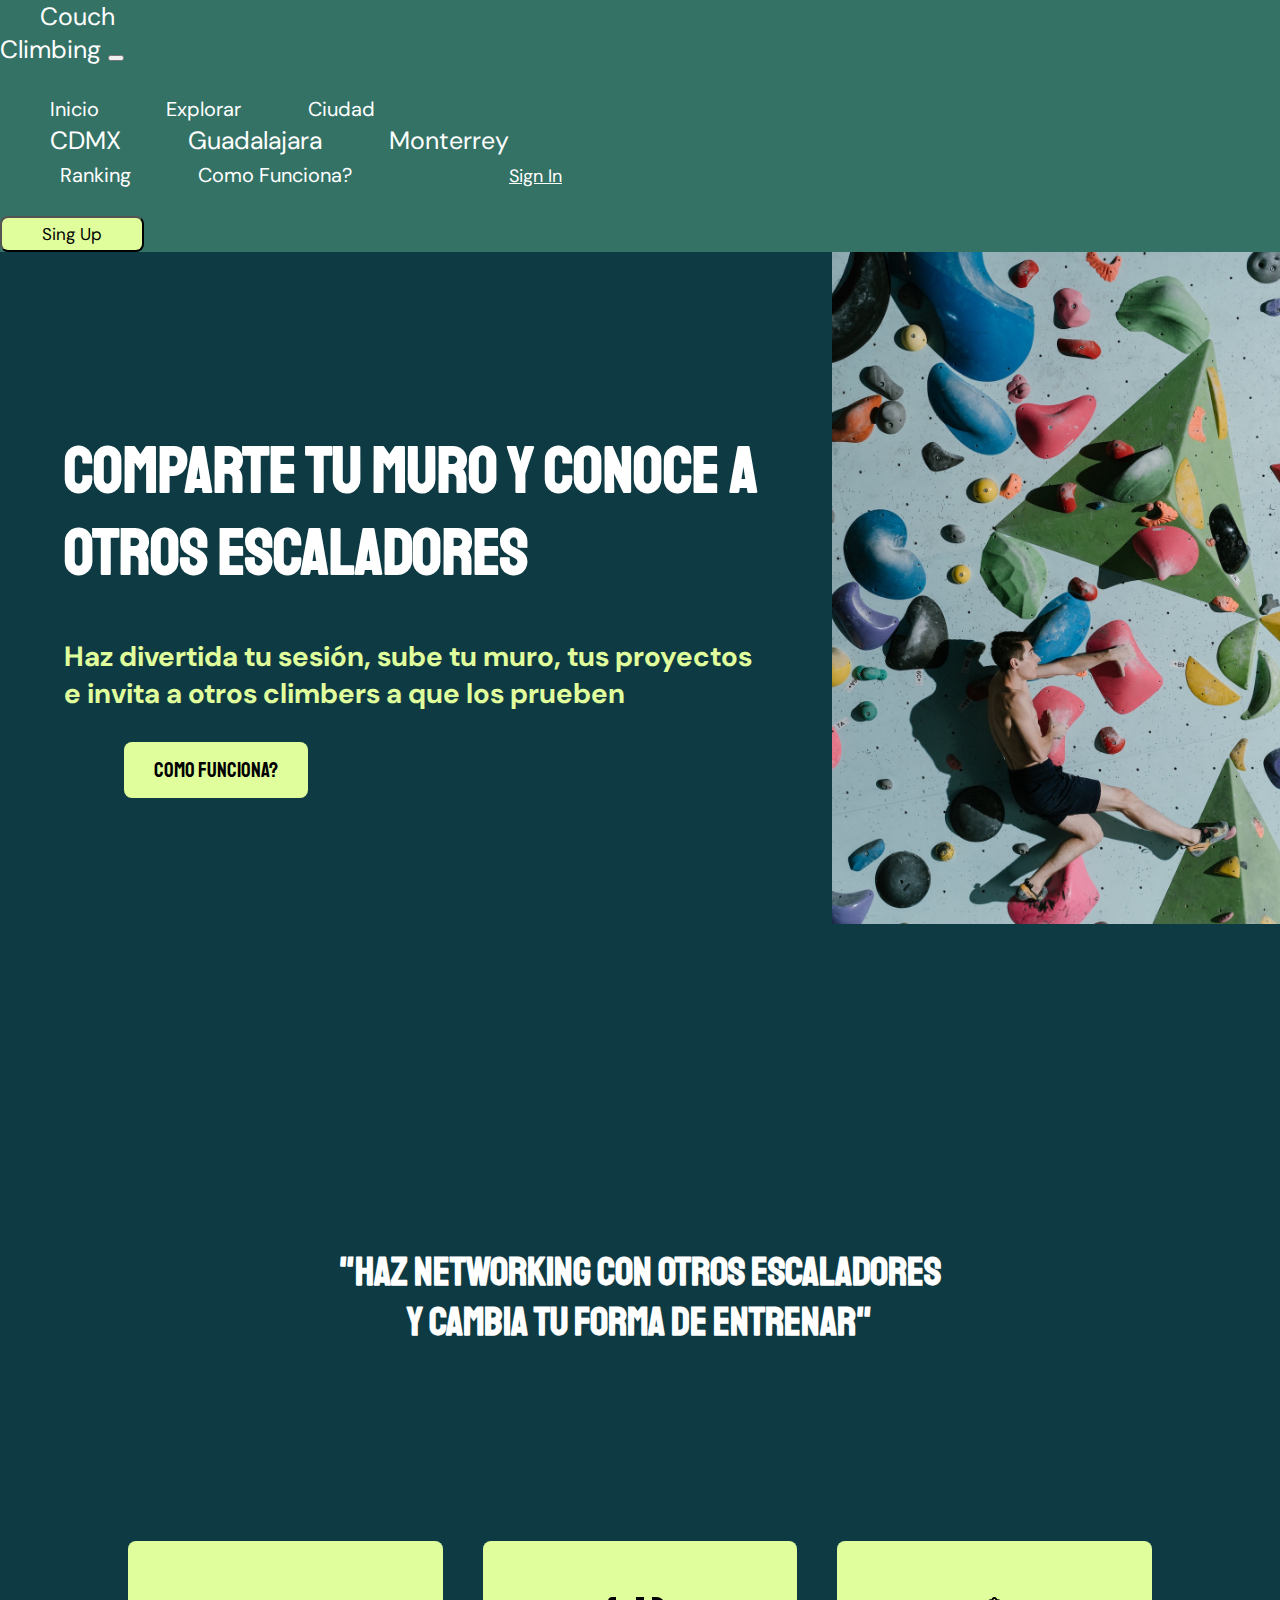
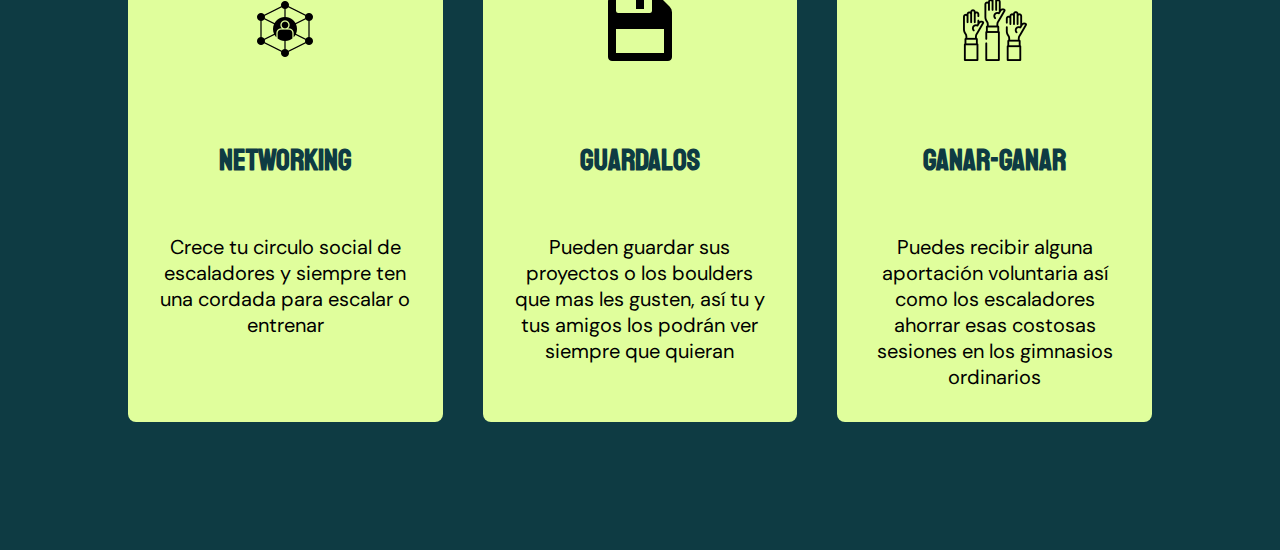
==== index.html @ 0b3b74e3 "Primera y segunda parte de la pagina" ====
<!DOCTYPE html>
<html lang="en">
<head>
    <meta charset="UTF-8">
    <meta http-equiv="X-UA-Compatible" content="IE=edge">
    <meta name="viewport" content="width=device-width, initial-scale=1.0">
    <link href="https://cdn.jsdelivr.net/npm/bootstrap@5.1.3/dist/css/bootstrap.min.css" rel="stylesheet" integrity="sha384-1BmE4kWBq78iYhFldvKuhfTAU6auU8tT94WrHftjDbrCEXSU1oBoqyl2QvZ6jIW3" crossorigin="anonymous">
    <link rel="preconnect" href="https://fonts.googleapis.com">
<link rel="preconnect" href="https://fonts.gstatic.com" crossorigin>
<link href="https://fonts.googleapis.com/css2?family=DM+Sans:ital,wght@1,500&family=Rock+3D&family=Staatliches&display=swap" rel="stylesheet">
    <link rel="stylesheet" href="style.css">
    <title>CouchClimbing</title>
</head>
<body>

    <nav class="navbar fixed-top header navbar-expand-lg navbar-light " style="background-color: #357266;">
        <div class="container-fluid">
          <a class="navbar" href="#"> Couch <br> Climbing</a>
          <button class="navbar-toggler" type="button" data-bs-toggle="collapse" data-bs-target="#navbarSupportedContent" aria-controls="navbarSupportedContent" aria-expanded="false" aria-label="Toggle navigation">
            <span class="navbar-toggler-icon"></span>
          </button>
          <div class="collapse navbar-collapse" id="navbarSupportedContent">
            <ul class="navbar-nav me-auto mb-2 mb-lg-0">
              <li class="nav-item">
                <a class="nav-link" href="#">Inicio</a>
              </li>
              <li class="nav-item">
                <a class="nav-link" href="#">Explorar</a>
              </li>
              <li class="nav-item dropdown">
                <a class="nav-link dropdown-toggle" href="#" id="navbarDropdown" role="button" data-bs-toggle="dropdown" aria-expanded="false">
                  Ciudad
                </a>
                <ul class="dropdown-menu" aria-labelledby="navbarDropdown">
                  <li><a class="dropdown-item" href="#">CDMX</a></li>
                  <li><a class="dropdown-item" href="#">Guadalajara</a></li>
                  <li><a class="dropdown-item" href="#">Monterrey</a></li>
                </ul>
              </li>
              <li class="nav-item">
                <a class="nav-link" href="#">Ranking</a>
              </li>
              <li class="nav-item">
                <a class="nav-link" href="#">Como Funciona?</a>
              </li>
              <li class="nav-item">
                <a class="nav-link1" href="#"> Sign In</a>
              </li>
            </ul>
            <form class="d-flex">
              <button class="btn btn-outline-success" type="submit">Sing Up</button>
            </form>
          </div>
        </div>
      </nav>

   <main class="flex-container">
     <article class="comparte">
      <h1>Comparte Tu Muro y Conoce a Otros Escaladores</h1>
      <h4>Haz divertida tu sesión, sube tu muro, tus proyectos e invita a otros climbers a que los prueben</h4>
      <button class="boton1">Como funciona?</button>
     </article>
     <article class="imagen">
      <img class="imagen1" src="Assets/couchclimbing1.jpg">
     </article>
   </main>
  <section class="caracteristicas">
    <article class="caracteristica-principal">
      <h2>"Haz NetWorking Con Otros Escaladores <br> Y Cambia Tu Forma De Entrenar"</h2>
    </article>
    <article class="caracteristicas-carta1">
      <div class="caracteristicas-contenido">
        <figure class="caracteristicas-contenido-imagen">
          <img src="Assets/Iconos/network (1).png" alt="net-working">
        </figure>
      <h4> NetWorking </h4>
      <p> Crece tu circulo social de escaladores y siempre ten una cordada para escalar o entrenar </p>
    </div>
  </article>
  <article class="caracteristicas-carta2">
    <div class="caracteristicas-contenido">
      <figure class="caracteristicas-contenido-imagen">
        <img src="Assets/Iconos/save.png" alt="net-working">
      </figure>
    <h4> Guardalos </h4>
    <p> Pueden guardar sus proyectos o los boulders que mas les gusten, así tu y tus amigos los podrán ver siempre que quieran </p>
  </div>
</article>
<article class="caracteristicas-carta3">
  <div class="caracteristicas-contenido">
    <figure class="caracteristicas-contenido-imagen">
      <img src="Assets/Iconos/raise-hand.png" alt="net-working">
    </figure>
  <h4> Ganar-Ganar </h4>
  <p> Puedes recibir alguna aportación voluntaria así como los escaladores ahorrar esas costosas sesiones en los gimnasios ordinarios
  </p>
</div>
</article>
  </section>
</body>
</html>
---- style.css ----
body {
    background-color: #0E3B43;
    margin:0;
    font-family: 'DM Sans', sans-serif;
    font-size: 25px;
}

.navbar-light .navbar-nav .nav-link {
    color: #fff;
    font-size: 20px;
}

.container-fluid {
    background-color: #357266;
}

a {
    color: #fff;
    text-decoration:none;
    margin-left: 40px;
    }
.nav-link1 {
    padding-left: 90px;
    font-size: 18px;
    text-decoration: underline;
}

.main{
        margin-top: 255px;
        text-align: center;
    }

.btn-outline-success {
    color: #000 ;
    background-color:#E0FE9C;
    font-family: 'DM Sans', sans-serif;
    font-size: 17px;
    margin-right: 30px;
    padding: 5px 40px;
    border-radius: 8px;
}

.header li {
    display: inline;
    margin: 0 10px;
}
.header ul {
    padding: 0;
}
.header .navbar {
    width: 10%;
    text-align: center;
}

/* Primera parte de la introduccion en flex*/

.flex-container{
    display: flex;
    background-color: #0E3B43;
    padding: 0;
    align-items: center;
}

.flex-container .comparte {
   padding: 5%;
   flex: 1;
}

.flex-container .comparte h1 {
    color: #fff;
    font-family: 'Staatliches', cursive;
    font-weight: 900;
    font-size: 65px;
}

.comparte h4 {
    color: #E0FE9C;
    font-family: 'DM Sans', sans-serif;
    font-size: 28px;
    margin-bottom: 30px;
}

.comparte .boton1 {
    color: rgb(0, 0, 0);
    background-color: #E0FE9C;
    font-family:'Staatliches', cursive;
    font-size: 21px;
    border: none;
    margin-left: 60px;
    padding: 15px 30px;
    border-radius: 8px;
}


.flex-container .imagen {
    width: 35%;
}

.imagen .imagen1{
    width: 100%;
}

/* segunda parte de la introduccion en grid*/

.caracteristicas {
    display: grid;
    grid-template-columns: repeat(3, 1fr);
    grid-template-rows: repeat(2, 1fr);
    grid-column-gap: 40px;
    grid-row-gap: 0px;
    margin: 10%
}

 .caracteristicas .caracteristica-principal {
     grid-area: 1 / 1 / 2 / 4;
     padding: 15%;
}

.caracteristicas .caracteristica-principal  h2{
    font-size: 40px;
    text-align: center;
    color: #fff;
    font-family: 'Staatliches', cursive;
}




.caracteristicas .caracteristicas-carta1 {
    border-radius: 8px;
    background-color: #E0FE9C;
    grid-area: 2 / 1 / 3 / 2;
}
.caracteristicas .caracteristicas-carta1 h4 {
    font-size: 30px;
    text-align: center;
    color:#0E3B43;
    font-family: 'Staatliches', cursive;
}
.caracteristicas .caracteristicas-carta1 .caracteristicas-contenido-imagen{
    text-align: center;
    padding: 10%;
}

.caracteristicas .caracteristicas-carta1 p {
    font-size: 20px;
    text-align: center;
    margin: 5%;
    padding: 5%;
    font-family: 'DM Sans', sans-serif;
}





.caracteristicas .caracteristicas-carta2 {
    border-radius: 8px;
    background-color: #E0FE9C;
    grid-area: 2 / 2 / 3 / 3;
}
.caracteristicas .caracteristicas-carta2 h4 {
    font-size: 30px;
    text-align: center;
    color: #0E3B43;
    font-family: 'Staatliches', cursive;
}

.caracteristicas .caracteristicas-carta2 .caracteristicas-contenido-imagen{
    text-align: center;
    padding: 10%;
}

.caracteristicas .caracteristicas-carta2 p {
    font-size: 20px;
    text-align: center;
    padding: 5%;
    margin: 5%;
    font-family: 'DM Sans', sans-serif;
}






.caracteristicas .caracteristicas-carta3 {
    border-radius: 8px;
    background-color: #E0FE9C;
    grid-area: 2 / 3 / 3 / 4;
}

.caracteristicas .caracteristicas-carta3 h4 {
    font-size: 30px;
    text-align: center;
    color: #0E3B43;
    font-family: 'Staatliches', cursive;
}

.caracteristicas .caracteristicas-carta3 .caracteristicas-contenido-imagen{
    text-align: center;
    padding: 10%;
}

.caracteristicas .caracteristicas-carta3 p {
    font-size: 20px;
    text-align: center;
    padding: 5%;
    margin: 5%;
    font-family: 'DM Sans', sans-serif;
}
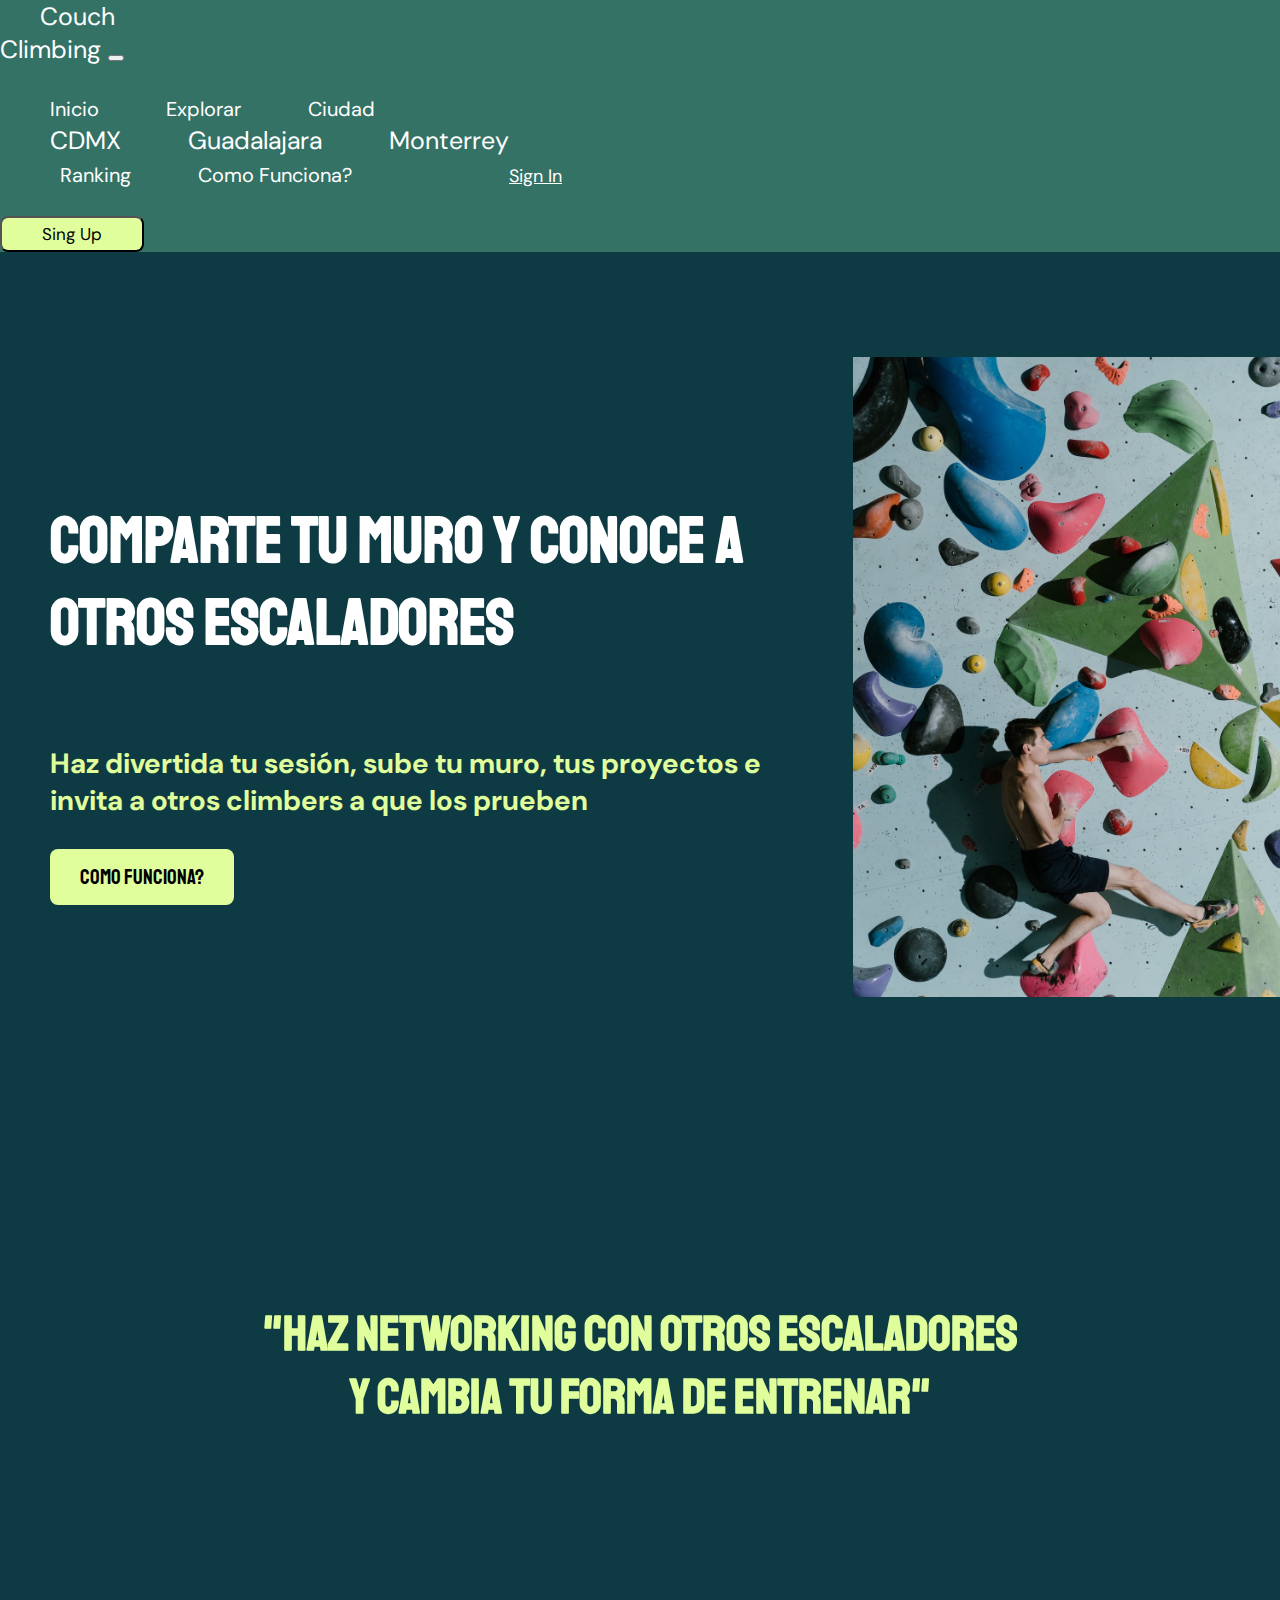
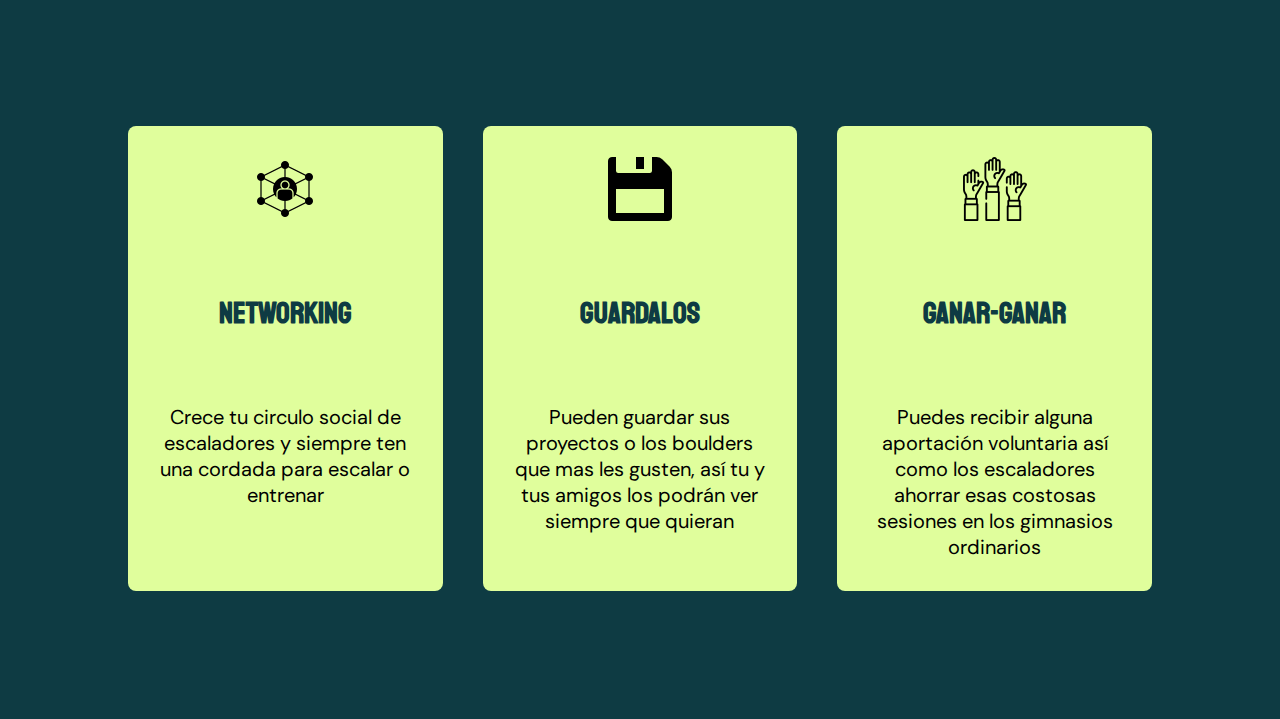
==== commit 094b2651: "Mejoras1.1" ====
--- a/index.html
+++ b/index.html
@@ -64,38 +64,41 @@
       <img class="imagen1" src="Assets/couchclimbing1.jpg">
      </article>
    </main>
+
+  <section class="lema">
+      <h2>"Haz NetWorking Con Otros Escaladores <br> Y Cambia Tu Forma De Entrenar"</h2>
+  </section>
+
+
   <section class="caracteristicas">
-    <article class="caracteristica-principal">
-      <h2>"Haz NetWorking Con Otros Escaladores <br> Y Cambia Tu Forma De Entrenar"</h2>
-    </article>
-    <article class="caracteristicas-carta1">
+
       <div class="caracteristicas-contenido">
         <figure class="caracteristicas-contenido-imagen">
           <img src="Assets/Iconos/network (1).png" alt="net-working">
         </figure>
-      <h4> NetWorking </h4>
-      <p> Crece tu circulo social de escaladores y siempre ten una cordada para escalar o entrenar </p>
-    </div>
-  </article>
-  <article class="caracteristicas-carta2">
-    <div class="caracteristicas-contenido">
-      <figure class="caracteristicas-contenido-imagen">
-        <img src="Assets/Iconos/save.png" alt="net-working">
-      </figure>
-    <h4> Guardalos </h4>
-    <p> Pueden guardar sus proyectos o los boulders que mas les gusten, así tu y tus amigos los podrán ver siempre que quieran </p>
-  </div>
-</article>
-<article class="caracteristicas-carta3">
-  <div class="caracteristicas-contenido">
-    <figure class="caracteristicas-contenido-imagen">
-      <img src="Assets/Iconos/raise-hand.png" alt="net-working">
-    </figure>
-  <h4> Ganar-Ganar </h4>
-  <p> Puedes recibir alguna aportación voluntaria así como los escaladores ahorrar esas costosas sesiones en los gimnasios ordinarios
-  </p>
-</div>
-</article>
-  </section>
+        <h4> NetWorking </h4>
+        <p> Crece tu circulo social de escaladores y siempre ten una cordada para escalar o entrenar </p>
+      </div>
+
+  
+      <div class="caracteristicas-contenido">
+        <figure class="caracteristicas-contenido-imagen">
+          <img src="Assets/Iconos/save.png" alt="net-working">
+        </figure>
+        <h4> Guardalos </h4>
+        <p> Pueden guardar sus proyectos o los boulders que mas les gusten, así tu y tus amigos los podrán ver siempre que quieran </p>
+      </div>
+
+
+      <div class="caracteristicas-contenido">
+       <figure class="caracteristicas-contenido-imagen">
+        <img src="Assets/Iconos/raise-hand.png" alt="net-working">
+       </figure>
+       <h4> Ganar-Ganar </h4>
+        <p> Puedes recibir alguna aportación voluntaria así como los escaladores ahorrar esas costosas sesiones en los gimnasios ordinarios
+        </p>
+      </div>  
+      
+ </section>
 </body>
 </html>--- a/style.css
+++ b/style.css
@@ -55,15 +55,22 @@
 /* Primera parte de la introduccion en flex*/
 
 .flex-container{
-    display: flex;
+    display: grid;
+    margin-top: 105px;
     background-color: #0E3B43;
-    padding: 0;
-    align-items: center;
+    grid-template-columns: 2fr 1fr;
+    grid-template-rows: 1fr;
+    grid-column-gap: 0px;
+    grid-row-gap: 0px;
+
 }
 
 .flex-container .comparte {
-   padding: 5%;
-   flex: 1;
+    display: flex;
+    padding: 50px;
+    flex-direction: column;
+    align-items: flex-start;
+    justify-content: center;
 }
 
 .flex-container .comparte h1 {
@@ -86,126 +93,70 @@
     font-family:'Staatliches', cursive;
     font-size: 21px;
     border: none;
-    margin-left: 60px;
+    margin-left: 0px;
     padding: 15px 30px;
     border-radius: 8px;
 }
 
 
 .flex-container .imagen {
-    width: 35%;
+    width: 100%;
 }
 
 .imagen .imagen1{
     width: 100%;
 }
 
-/* segunda parte de la introduccion en grid*/
+/* parte dos lema */
+.lema {
+  display: flex;
+  justify-content: center;
+  margin: 20%;
+}
+
+ .lema h2 {
+  font-size: 2em;
+  color: #E0FE9C;
+  font-family: 'Staatliches', cursive;
+  text-align: center;
+}
+
+/* segunda parte de la introduccion en grid  */
 
 .caracteristicas {
     display: grid;
     grid-template-columns: repeat(3, 1fr);
-    grid-template-rows: repeat(2, 1fr);
-    grid-column-gap: 40px;
-    grid-row-gap: 0px;
-    margin: 10%
+    grid-template-rows: 1fr;
+    column-gap: 40px;
+    margin: 10%;
+ }
+
+.caracteristicas .caracteristicas-contenido {
+    display: flex;
+    flex-direction: column;
+    justify-content: flex-start;
+    align-items: center;
+    border-radius: 8px;
+    background-color: #E0FE9C;
 }
 
- .caracteristicas .caracteristica-principal {
-     grid-area: 1 / 1 / 2 / 4;
-     padding: 15%;
+.caracteristicas :hover{ 
+    background-color: #fff;
 }
 
-.caracteristicas .caracteristica-principal  h2{
-    font-size: 40px;
-    text-align: center;
-    color: #fff;
+.caracteristicas .caracteristicas-contenido h4 {
+    font-size: 30px;
+    color:#0E3B43;
     font-family: 'Staatliches', cursive;
 }
 
-
-
-
-.caracteristicas .caracteristicas-carta1 {
-    border-radius: 8px;
-    background-color: #E0FE9C;
-    grid-area: 2 / 1 / 3 / 2;
-}
-.caracteristicas .caracteristicas-carta1 h4 {
-    font-size: 30px;
-    text-align: center;
-    color:#0E3B43;
-    font-family: 'Staatliches', cursive;
-}
-.caracteristicas .caracteristicas-carta1 .caracteristicas-contenido-imagen{
-    text-align: center;
-    padding: 10%;
+.caracteristicas .caracteristicas-contenido .caracteristicas-contenido-imagen{
+  margin-top: 10%;
 }
 
-.caracteristicas .caracteristicas-carta1 p {
+.caracteristicas .caracteristicas-contenido p {
     font-size: 20px;
+    margin:  10%;
+    font-family: 'DM Sans', sans-serif;
     text-align: center;
-    margin: 5%;
-    padding: 5%;
-    font-family: 'DM Sans', sans-serif;
 }
-
-
-
-
-
-.caracteristicas .caracteristicas-carta2 {
-    border-radius: 8px;
-    background-color: #E0FE9C;
-    grid-area: 2 / 2 / 3 / 3;
-}
-.caracteristicas .caracteristicas-carta2 h4 {
-    font-size: 30px;
-    text-align: center;
-    color: #0E3B43;
-    font-family: 'Staatliches', cursive;
-}
-
-.caracteristicas .caracteristicas-carta2 .caracteristicas-contenido-imagen{
-    text-align: center;
-    padding: 10%;
-}
-
-.caracteristicas .caracteristicas-carta2 p {
-    font-size: 20px;
-    text-align: center;
-    padding: 5%;
-    margin: 5%;
-    font-family: 'DM Sans', sans-serif;
-}
-
-
-
-
-
-
-.caracteristicas .caracteristicas-carta3 {
-    border-radius: 8px;
-    background-color: #E0FE9C;
-    grid-area: 2 / 3 / 3 / 4;
-}
-
-.caracteristicas .caracteristicas-carta3 h4 {
-    font-size: 30px;
-    text-align: center;
-    color: #0E3B43;
-    font-family: 'Staatliches', cursive;
-}
-
-.caracteristicas .caracteristicas-carta3 .caracteristicas-contenido-imagen{
-    text-align: center;
-    padding: 10%;
-}
-
-.caracteristicas .caracteristicas-carta3 p {
-    font-size: 20px;
-    text-align: center;
-    padding: 5%;
-    margin: 5%;
-    font-family: 'DM Sans', sans-serif;
-}
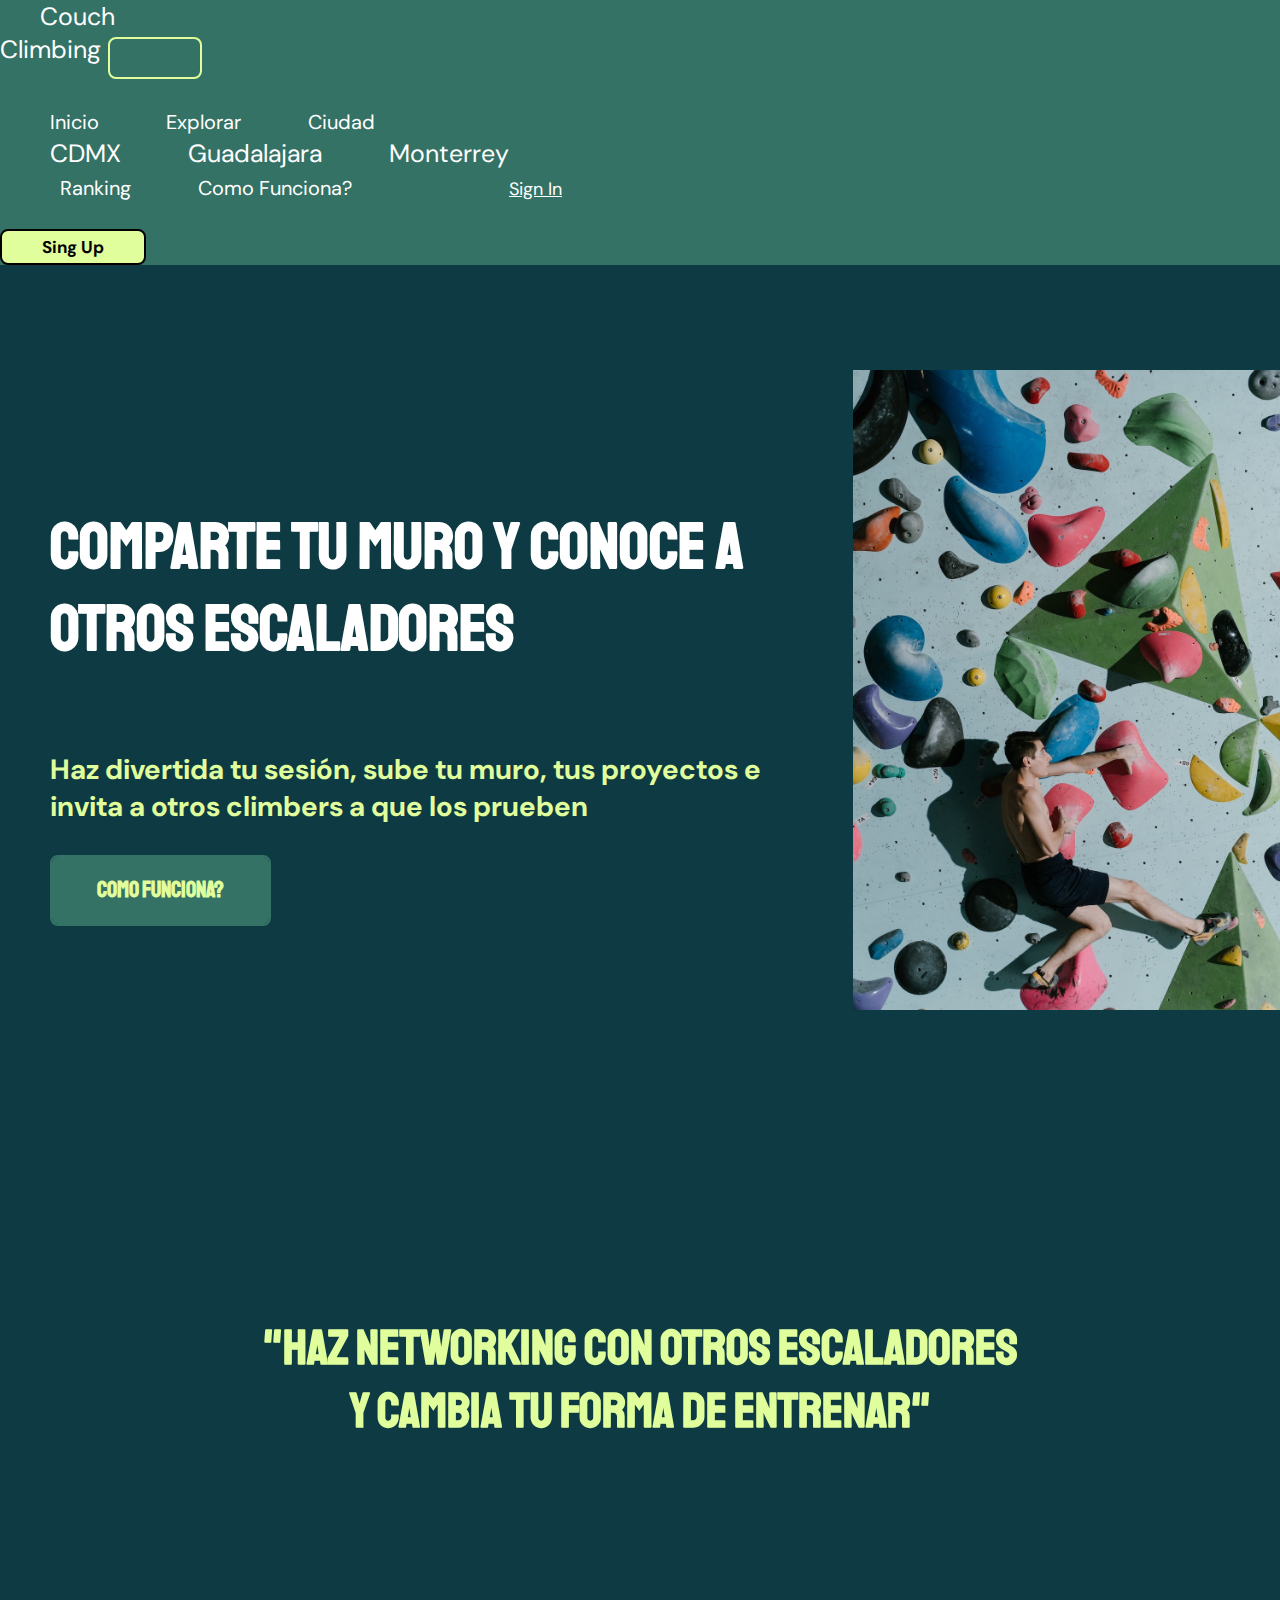
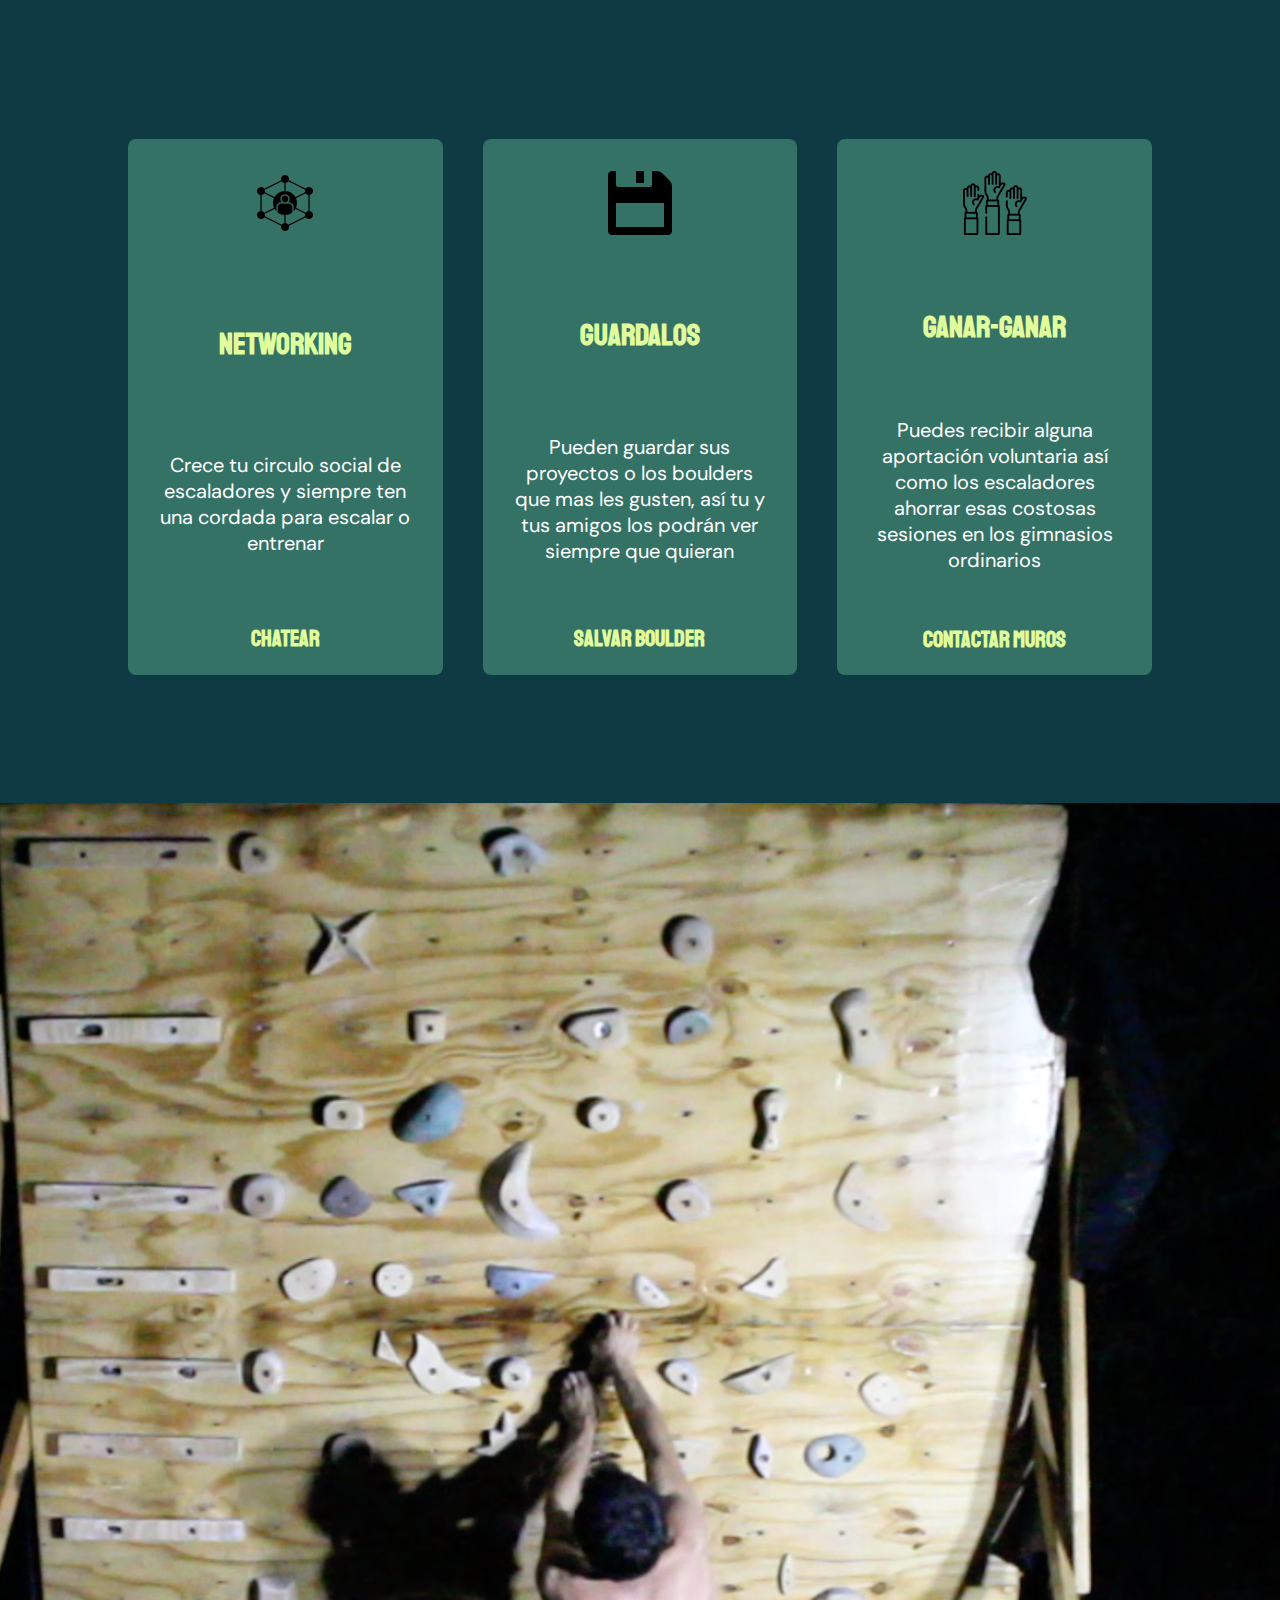
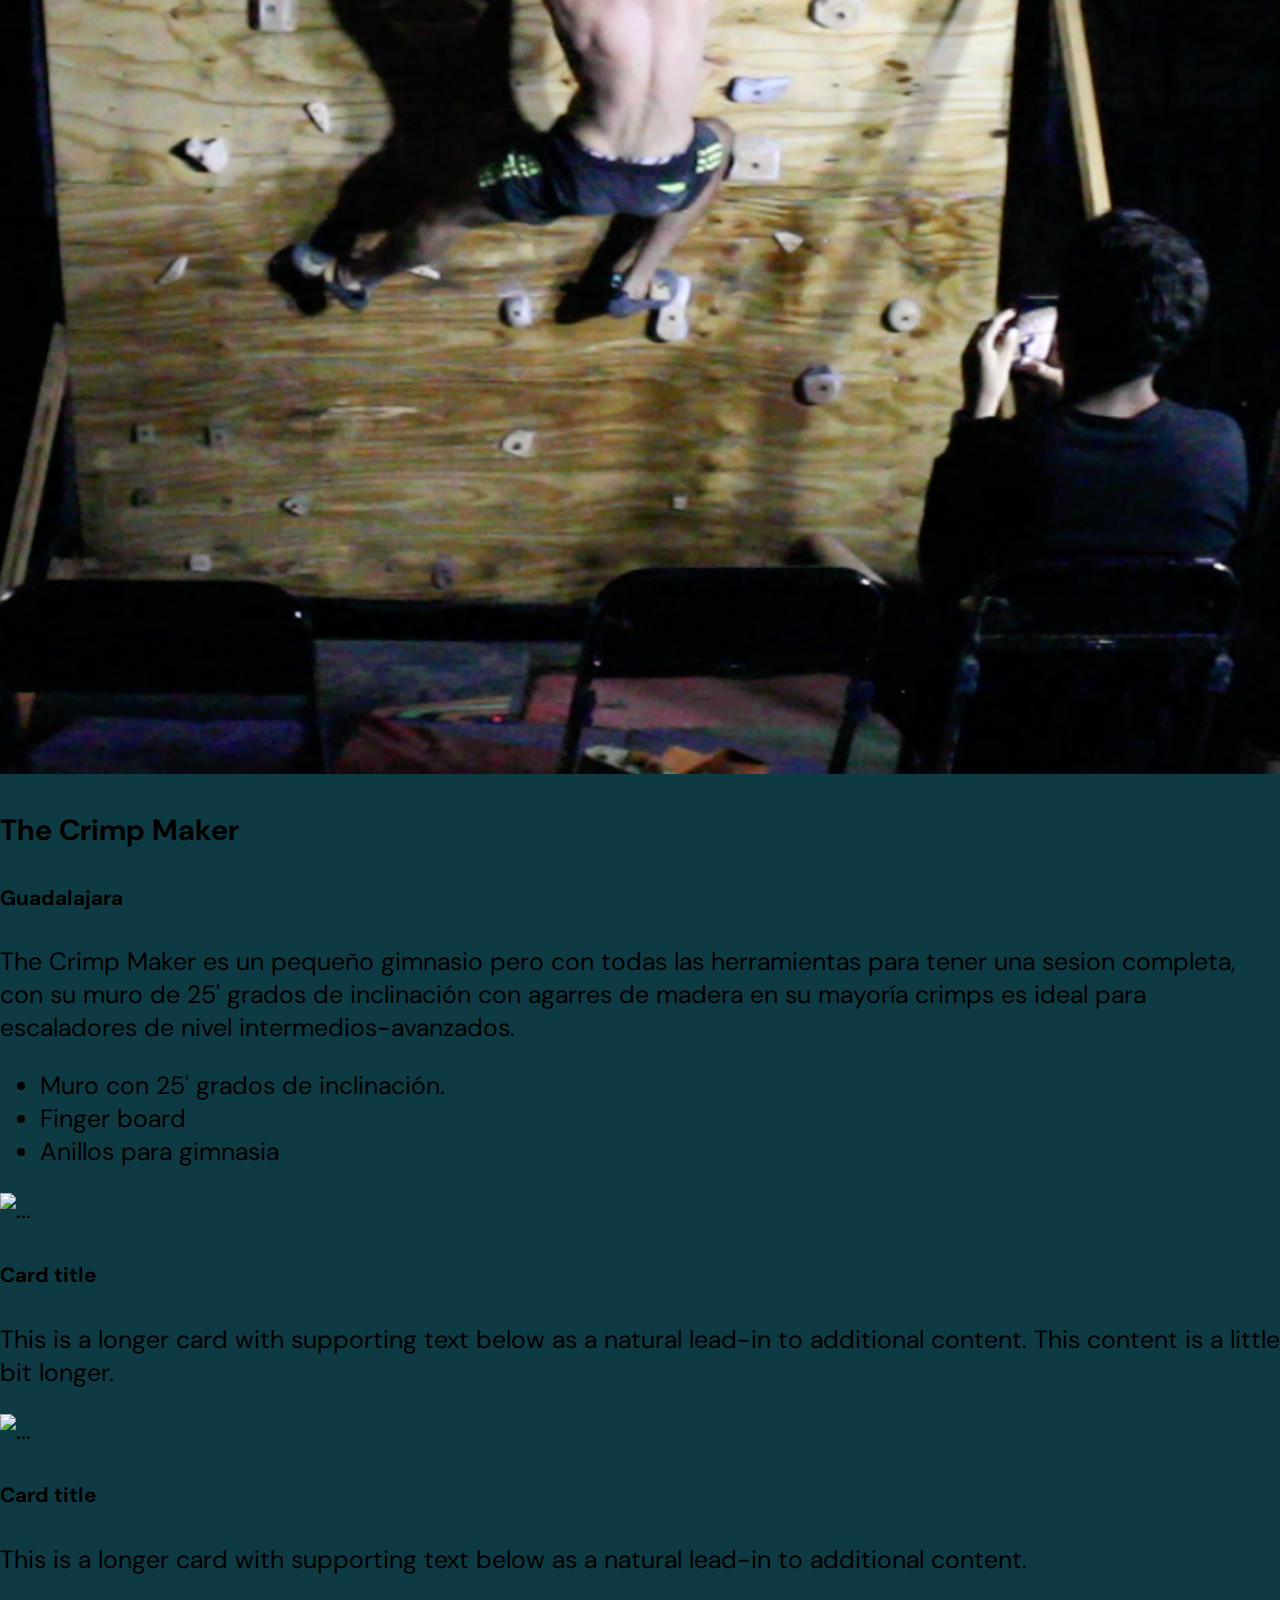
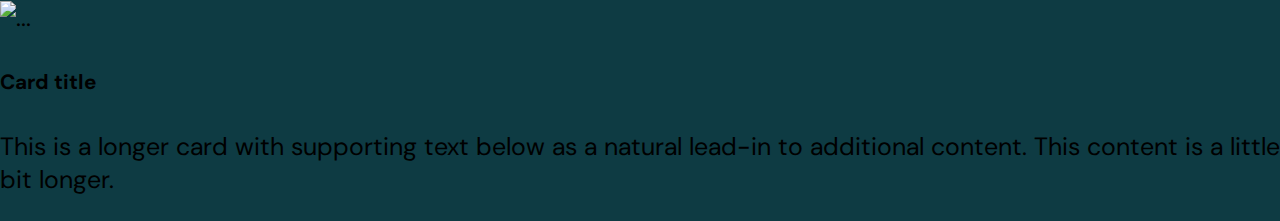
==== commit 4b2ab087: "Iniciando con scss" ====
--- a/index.html
+++ b/index.html
@@ -9,6 +9,7 @@
 <link rel="preconnect" href="https://fonts.gstatic.com" crossorigin>
 <link href="https://fonts.googleapis.com/css2?family=DM+Sans:ital,wght@1,500&family=Rock+3D&family=Staatliches&display=swap" rel="stylesheet">
     <link rel="stylesheet" href="style.css">
+    <link rel="stylesheet" href="output.css">
     <title>CouchClimbing</title>
 </head>
 <body>
@@ -58,7 +59,10 @@
      <article class="comparte">
       <h1>Comparte Tu Muro y Conoce a Otros Escaladores</h1>
       <h4>Haz divertida tu sesión, sube tu muro, tus proyectos e invita a otros climbers a que los prueben</h4>
-      <button class="boton1">Como funciona?</button>
+
+      <button class="boton1">Como funciona?
+      </button>
+
      </article>
      <article class="imagen">
       <img class="imagen1" src="Assets/couchclimbing1.jpg">
@@ -78,15 +82,18 @@
         </figure>
         <h4> NetWorking </h4>
         <p> Crece tu circulo social de escaladores y siempre ten una cordada para escalar o entrenar </p>
+        <button class="boton1"> Chatear
+        </button>
       </div>
 
-  
       <div class="caracteristicas-contenido">
         <figure class="caracteristicas-contenido-imagen">
           <img src="Assets/Iconos/save.png" alt="net-working">
         </figure>
         <h4> Guardalos </h4>
         <p> Pueden guardar sus proyectos o los boulders que mas les gusten, así tu y tus amigos los podrán ver siempre que quieran </p>
+        <button class="boton1"> Salvar Boulder
+        </button>
       </div>
 
 
@@ -97,8 +104,59 @@
        <h4> Ganar-Ganar </h4>
         <p> Puedes recibir alguna aportación voluntaria así como los escaladores ahorrar esas costosas sesiones en los gimnasios ordinarios
         </p>
-      </div>  
-      
+        <button class="boton1"> Contactar Muros
+        </button>
+      </div>
+ </section>
+
+
+ <section class="cards">
+  <div class="row row-cols-1 row-cols-md-3 g-4">
+    <div class="col">
+      <div class="card">
+        <img src="Assets/Captura de Pantalla 2022-01-18 a la(s) 15.55.18.png" class="card-img-top" alt="img: The Crimp Maker">
+        <div class="card-body">
+          <h3 class="card-title">The Crimp Maker</h3>
+          <h5 class="card-city">Guadalajara</h5>
+          <p class="card-text">The Crimp Maker es un pequeño gimnasio pero con todas las herramientas para tener una sesion completa, con su muro de 25' grados de inclinación con agarres de madera en su mayoría crimps es ideal para escaladores de nivel intermedios-avanzados.
+            <ul>
+              <li>Muro con 25' grados de inclinación.</li>
+              <li>Finger board</li>
+              <li>Anillos para gimnasia</li>
+            </ul>
+
+          </p>
+        </div>
+      </div>
+    </div>
+    <div class="col">
+      <div class="card">
+        <img src="..." class="card-img-top" alt="...">
+        <div class="card-body">
+          <h5 class="card-title">Card title</h5>
+          <p class="card-text">This is a longer card with supporting text below as a natural lead-in to additional content. This content is a little bit longer.</p>
+        </div>
+      </div>
+    </div>
+    <div class="col">
+      <div class="card">
+        <img src="..." class="card-img-top" alt="...">
+        <div class="card-body">
+          <h5 class="card-title">Card title</h5>
+          <p class="card-text">This is a longer card with supporting text below as a natural lead-in to additional content.</p>
+        </div>
+      </div>
+    </div>
+    <div class="col">
+      <div class="card">
+        <img src="..." class="card-img-top" alt="...">
+        <div class="card-body">
+          <h5 class="card-title">Card title</h5>
+          <p class="card-text">This is a longer card with supporting text below as a natural lead-in to additional content. This content is a little bit longer.</p>
+        </div>
+      </div>
+    </div>
+  </div>
  </section>
 </body>
 </html>--- a/style.css
+++ b/style.css
@@ -1,21 +1,29 @@
+:root{
+    --color-verdeobscuro: #0E3B43;
+    --color-verde: #357266;
+    --color-verdeclaro: #E0FE9C;
+    --color-negro: #000;
+    --color-blanco: #fff;
+}
+
 body {
-    background-color: #0E3B43;
+    background-color: var(--color-verdeobscuro);
     margin:0;
     font-family: 'DM Sans', sans-serif;
     font-size: 25px;
 }
 
 .navbar-light .navbar-nav .nav-link {
-    color: #fff;
+    color: var(--color-blanco);
     font-size: 20px;
 }
 
 .container-fluid {
-    background-color: #357266;
+    background-color: var(--color-verde);
 }
 
 a {
-    color: #fff;
+    color: var(--color-blanco);
     text-decoration:none;
     margin-left: 40px;
     }
@@ -87,17 +95,31 @@
     margin-bottom: 30px;
 }
 
-.comparte .boton1 {
-    color: rgb(0, 0, 0);
-    background-color: #E0FE9C;
+ button {
+    color: var(--color-verdeclaro);
+    background-color: transparent;
     font-family:'Staatliches', cursive;
-    font-size: 21px;
-    border: none;
-    margin-left: 0px;
-    padding: 15px 30px;
+    font-size: 1.4rem;
+    border: 2px solid;
+    margin: 0 0;
+    padding: 1.2rem 2.8rem;
+    font-weight: bold;
     border-radius: 8px;
+    cursor: pointer;
 }
 
+button:focus{
+    outline: 0;
+}
+.boton1 {
+    border-color: var(--color-verde);
+    box-shadow: 0 0 40px 40px var(--color-verde) inset;
+    transition: box-shadow 0.2s ease-in-out;
+
+}
+.boton1:hover {
+    box-shadow: 0 0 10px 0 var(--color-verdeobscuro) inset, 0 0 10px 4px var(--color-verdeclaro);
+}
 
 .flex-container .imagen {
     width: 100%;
@@ -134,19 +156,19 @@
 .caracteristicas .caracteristicas-contenido {
     display: flex;
     flex-direction: column;
-    justify-content: flex-start;
+    justify-content: space-between;
     align-items: center;
     border-radius: 8px;
-    background-color: #E0FE9C;
+    background-color: var(--color-verde);
 }
 
 .caracteristicas :hover{ 
-    background-color: #fff;
+    background-color:var(--color-verdeobscuro);
 }
 
 .caracteristicas .caracteristicas-contenido h4 {
     font-size: 30px;
-    color:#0E3B43;
+    color: var(--color-verdeclaro);
     font-family: 'Staatliches', cursive;
 }
 
@@ -159,4 +181,5 @@
     margin:  10%;
     font-family: 'DM Sans', sans-serif;
     text-align: center;
+    color: #fff;
 }
--- a/output.css
+++ b/output.css
@@ -0,0 +1,3 @@
+
+
+/*# sourceMappingURL=output.css.map */
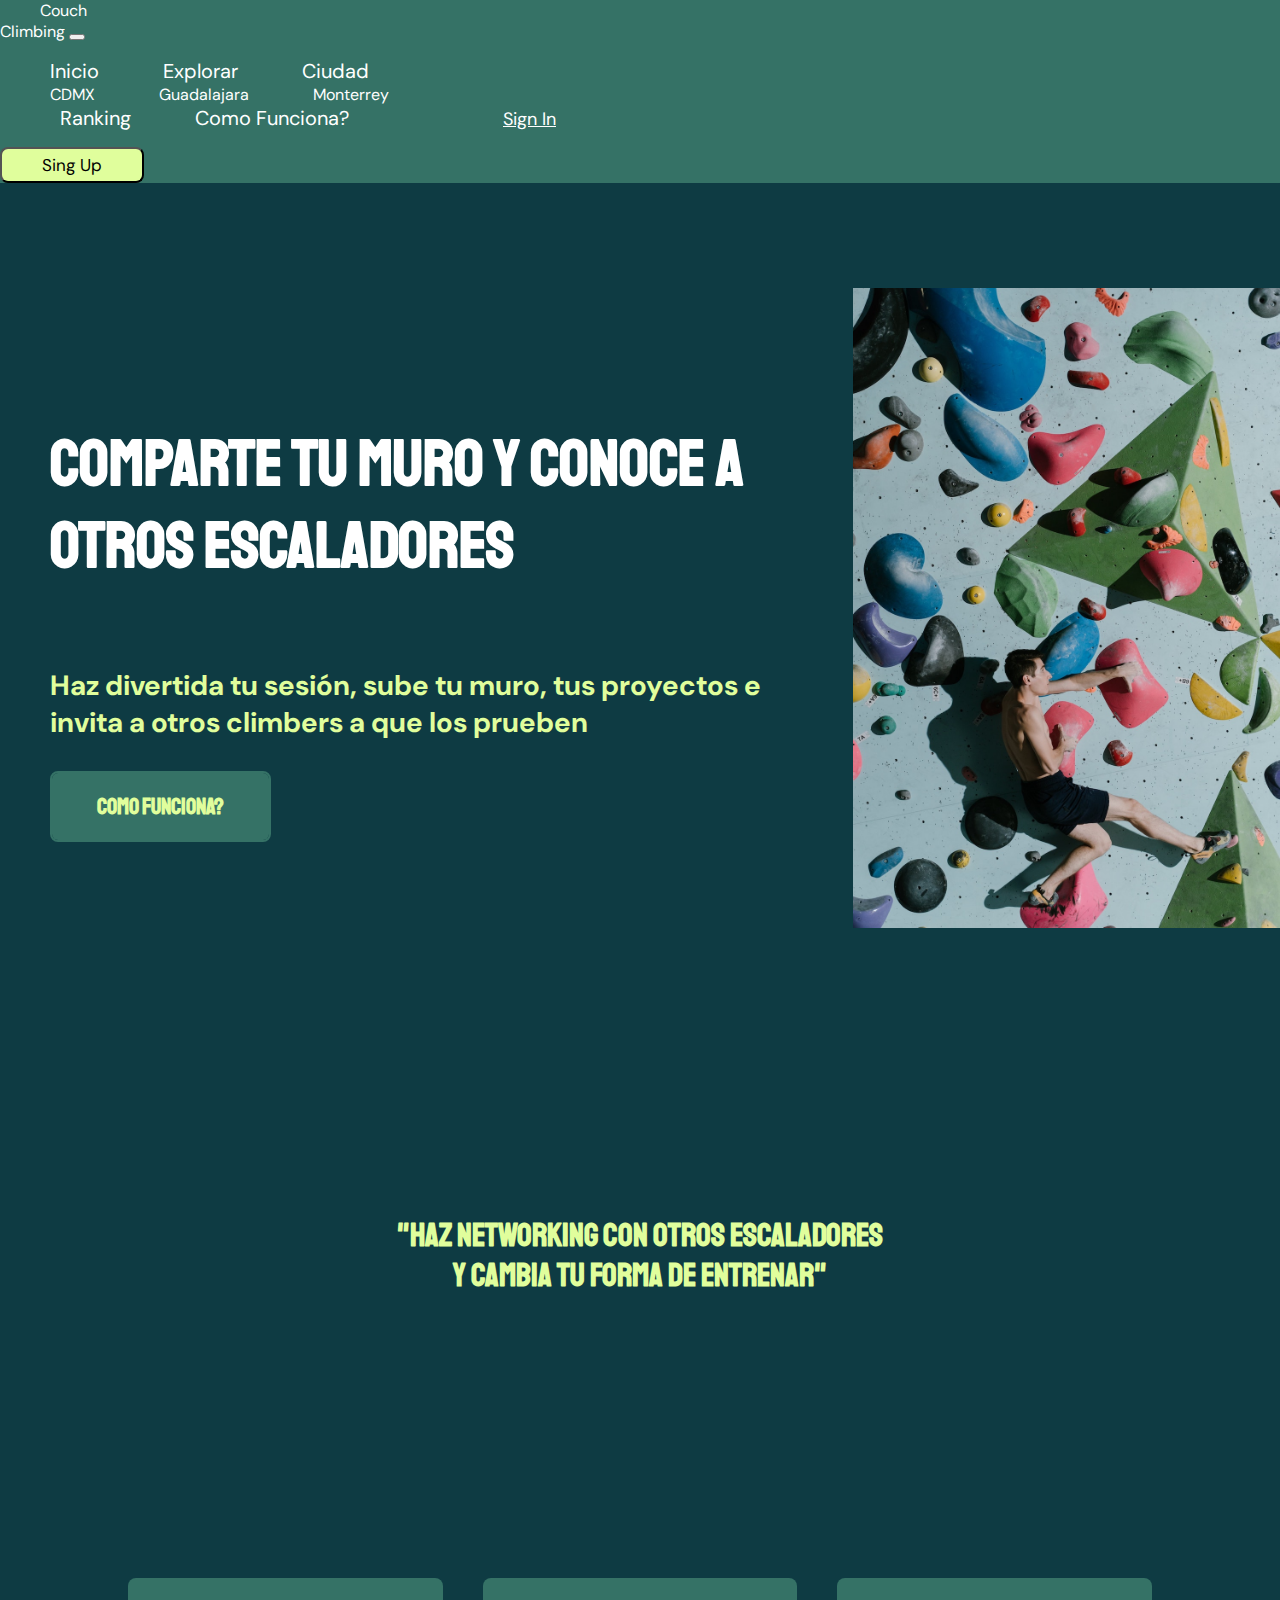
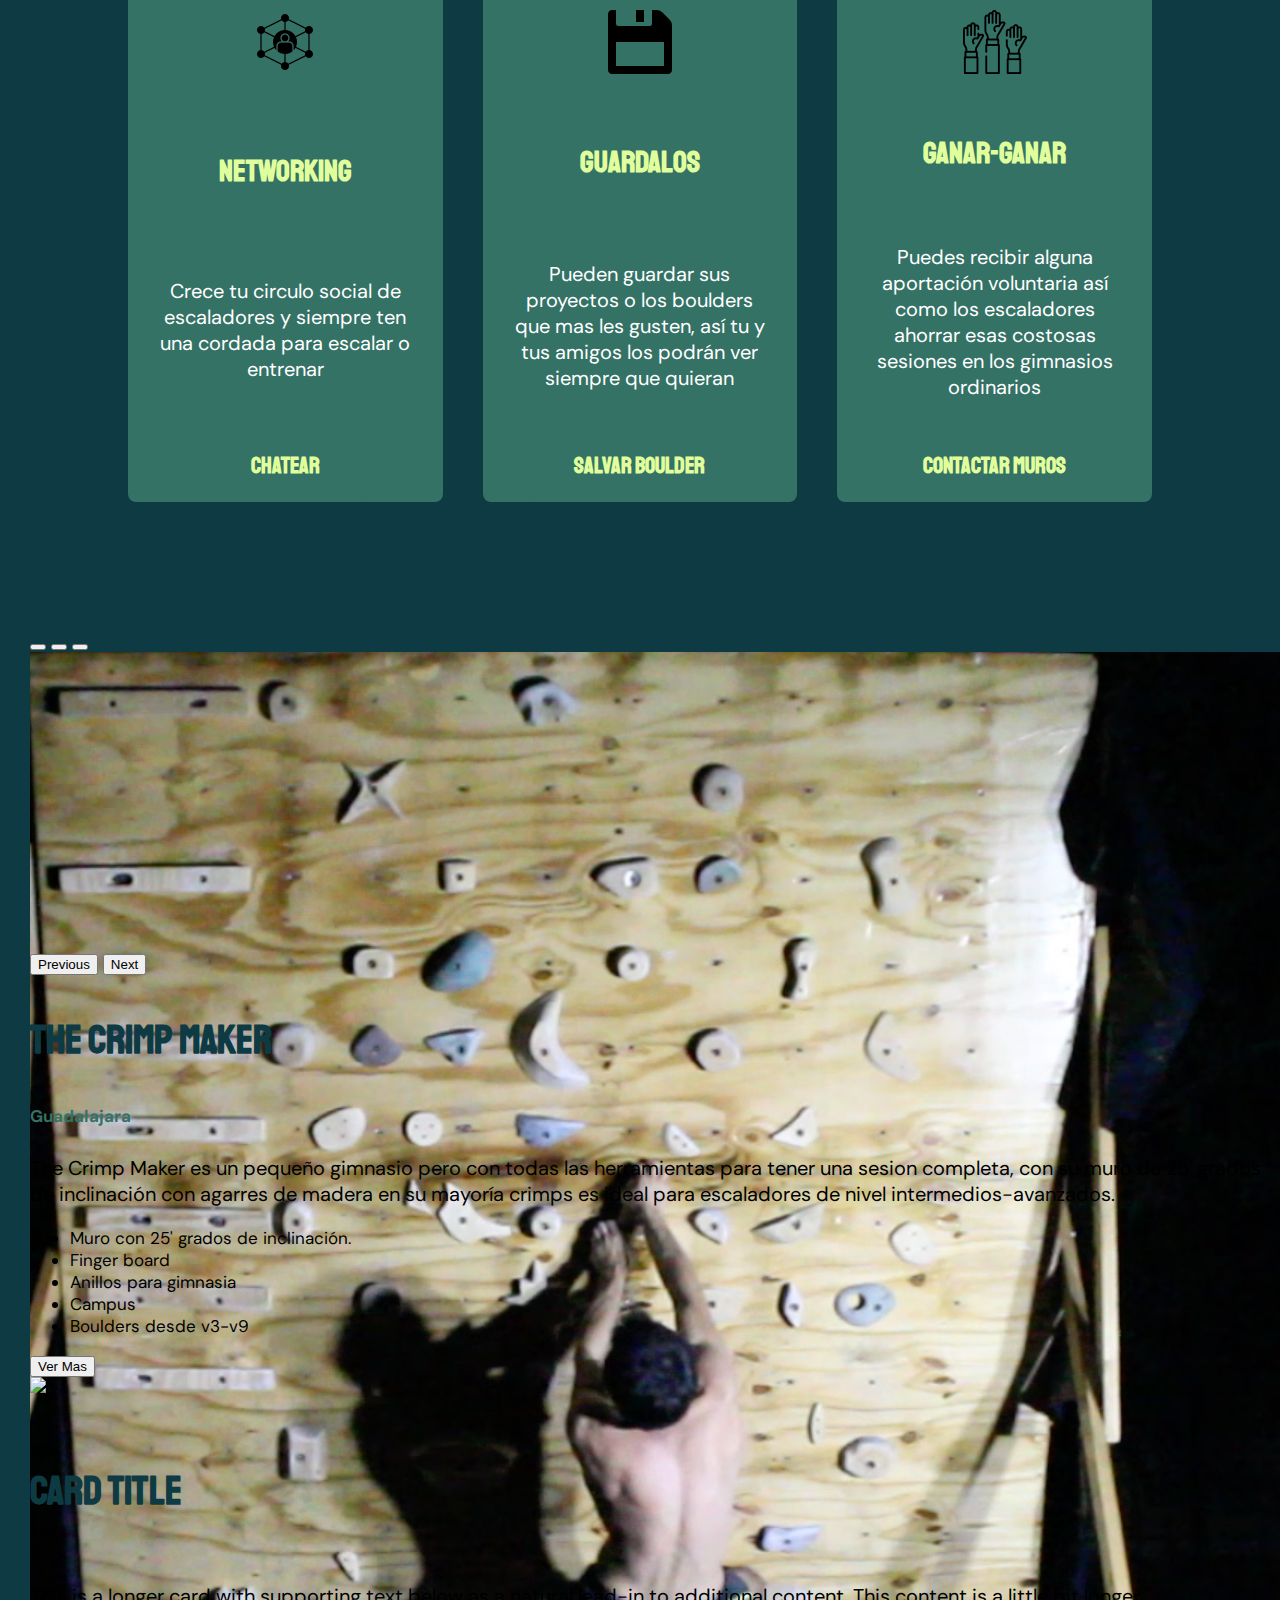
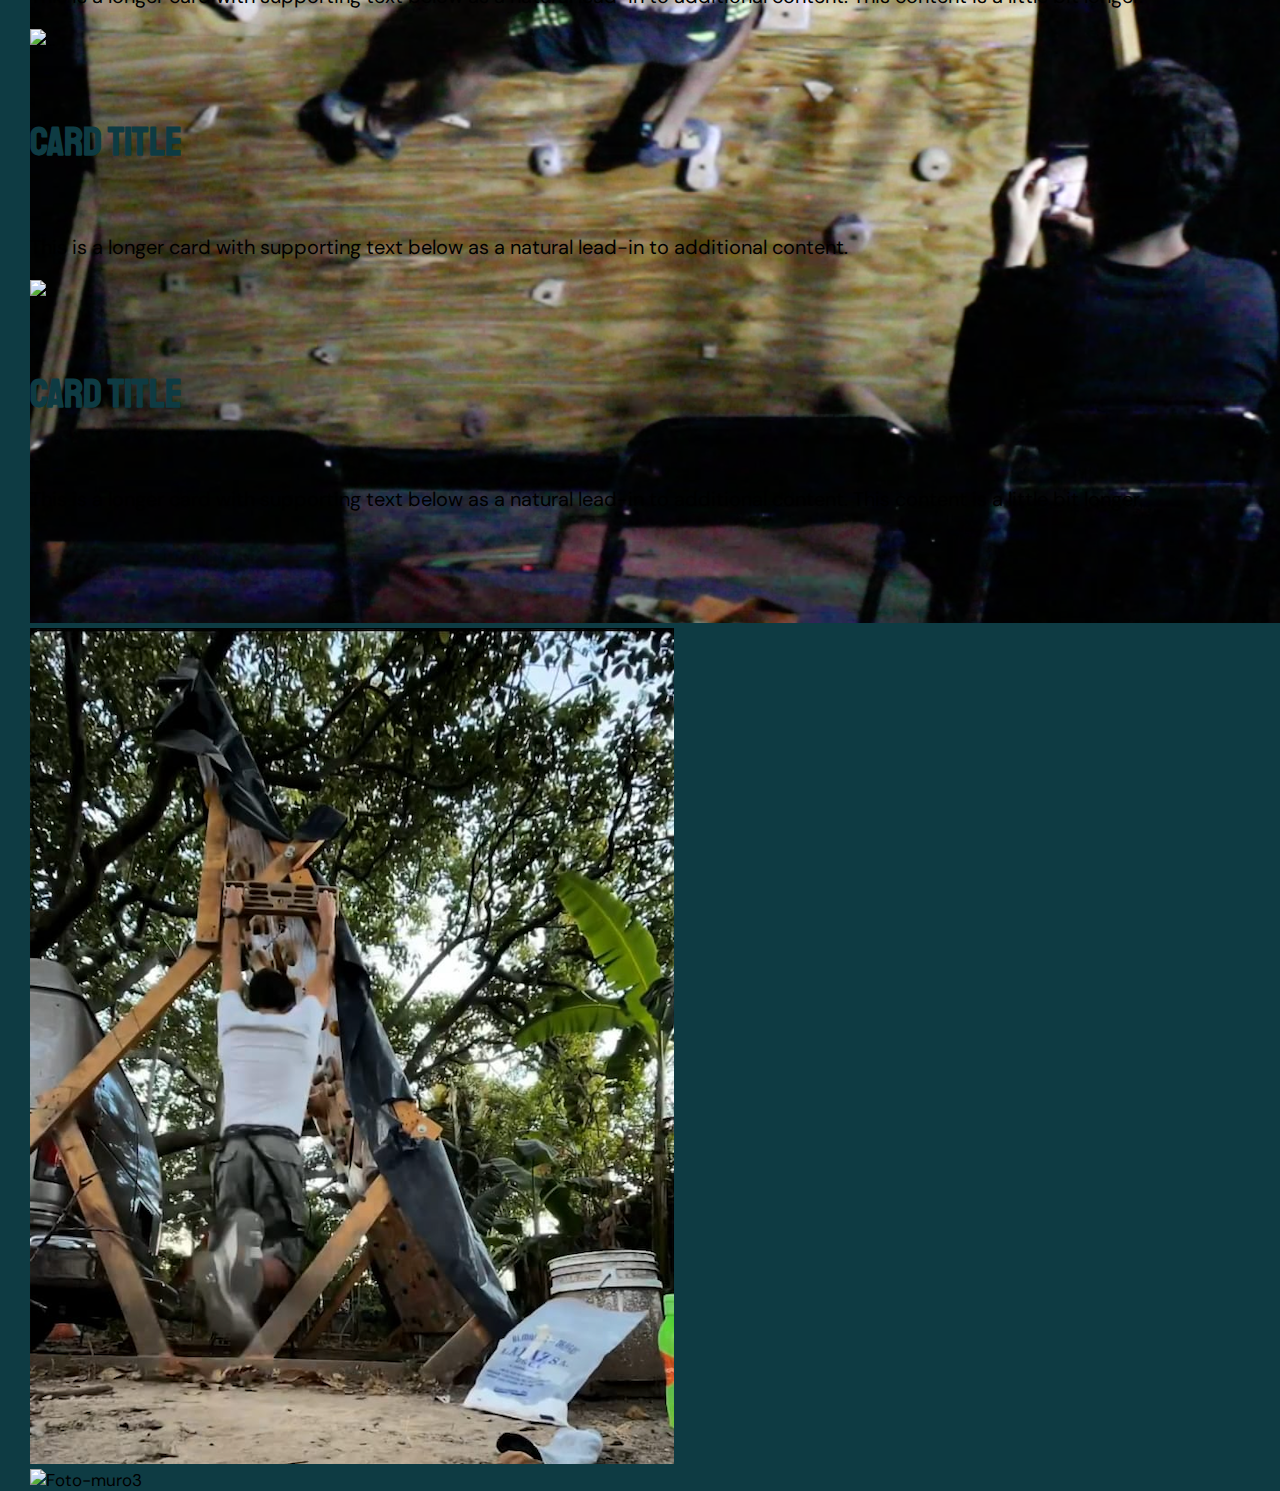
==== commit 76a01ed9: "Carousel en la card" ====
--- a/index.html
+++ b/index.html
@@ -114,7 +114,34 @@
   <div class="row row-cols-1 row-cols-md-3 g-4">
     <div class="col">
       <div class="card">
-        <img src="Assets/Captura de Pantalla 2022-01-18 a la(s) 15.55.18.png" class="card-img-top" alt="img: The Crimp Maker">
+
+        <div id="carouselExampleIndicators" class="carousel slide" data-bs-ride="carousel">
+          <div class="carousel-indicators">
+            <button type="button" data-bs-target="#carouselExampleIndicators" data-bs-slide-to="0" class="active" aria-current="true" aria-label="Slide 1"></button>
+            <button type="button" data-bs-target="#carouselExampleIndicators" data-bs-slide-to="1" aria-label="Slide 2"></button>
+            <button type="button" data-bs-target="#carouselExampleIndicators" data-bs-slide-to="2" aria-label="Slide 3"></button>
+          </div>
+          <div class="carousel-inner">
+            <div class="carousel-item active">
+              <img src="Assets/Captura de Pantalla 2022-01-18 a la(s) 15.55.18.png" class="d-block w-100" alt="Foto-muro1">
+            </div>
+            <div class="carousel-item">
+              <img src="Assets/oscar-muro1.png" class="d-block w-100" alt="Foto-muro2">
+            </div>
+            <div class="carousel-item">
+              <img src="Assets/muro-oscar.png" class="d-block w-100" alt="Foto-muro3">
+            </div>
+          </div>
+          <button class="carousel-control-prev" type="button" data-bs-target="#carouselExampleIndicators" data-bs-slide="prev">
+            <span class="carousel-control-prev-icon" aria-hidden="true"></span>
+            <span class="visually-hidden">Previous</span>
+          </button>
+          <button class="carousel-control-next" type="button" data-bs-target="#carouselExampleIndicators" data-bs-slide="next">
+            <span class="carousel-control-next-icon" aria-hidden="true"></span>
+            <span class="visually-hidden">Next</span>
+          </button>
+        </div>
+
         <div class="card-body">
           <h3 class="card-title">The Crimp Maker</h3>
           <h5 class="card-city">Guadalajara</h5>
@@ -123,12 +150,15 @@
               <li>Muro con 25' grados de inclinación.</li>
               <li>Finger board</li>
               <li>Anillos para gimnasia</li>
+              <li>Campus</li>
+              <li>Boulders desde v3-v9</li>
             </ul>
-
           </p>
+          <button class="cards-button">Ver Mas</button>
         </div>
       </div>
     </div>
+
     <div class="col">
       <div class="card">
         <img src="..." class="card-img-top" alt="...">
@@ -158,5 +188,7 @@
     </div>
   </div>
  </section>
+ 
+ <script src="https://cdn.jsdelivr.net/npm/bootstrap@5.1.3/dist/js/bootstrap.bundle.min.js" integrity="sha384-ka7Sk0Gln4gmtz2MlQnikT1wXgYsOg+OMhuP+IlRH9sENBO0LRn5q+8nbTov4+1p" crossorigin="anonymous"></script>
 </body>
 </html>--- a/style.css
+++ b/style.css
@@ -10,7 +10,7 @@
     background-color: var(--color-verdeobscuro);
     margin:0;
     font-family: 'DM Sans', sans-serif;
-    font-size: 25px;
+   
 }
 
 .navbar-light .navbar-nav .nav-link {
@@ -94,8 +94,7 @@
     font-size: 28px;
     margin-bottom: 30px;
 }
-
- button {
+.boton1 {
     color: var(--color-verdeclaro);
     background-color: transparent;
     font-family:'Staatliches', cursive;
@@ -106,17 +105,16 @@
     font-weight: bold;
     border-radius: 8px;
     cursor: pointer;
+
+    border-color: var(--color-verde);
+    box-shadow: 0 0 40px 40px var(--color-verde) inset;
+    transition: box-shadow 0.2s ease-in-out;
 }
 
 button:focus{
     outline: 0;
 }
-.boton1 {
-    border-color: var(--color-verde);
-    box-shadow: 0 0 40px 40px var(--color-verde) inset;
-    transition: box-shadow 0.2s ease-in-out;
 
-}
 .boton1:hover {
     box-shadow: 0 0 10px 0 var(--color-verdeobscuro) inset, 0 0 10px 4px var(--color-verdeclaro);
 }
--- a/output.css
+++ b/output.css
@@ -1,3 +1,26 @@
-
+.cards .card {
+  margin-left: 30px;
+  border-radius: 8px;
+  border: none;
+  font-size: 17px;
+}
+.cards .card-title {
+  font-family: "Staatliches", cursive;
+  color: #0E3B43;
+  font-size: 40px;
+}
+.cards .card-city {
+  font-family: "DM Sans", sans-serif;
+  color: #357266;
+  font-size: 17px;
+}
+.cards .card-text {
+  font-size: 20px;
+}
+.cards .carousel-inner {
+  border-top-left-radius: 8px;
+  border-top-right-radius: 8px;
+  max-height: 300px;
+}
 
 /*# sourceMappingURL=output.css.map */
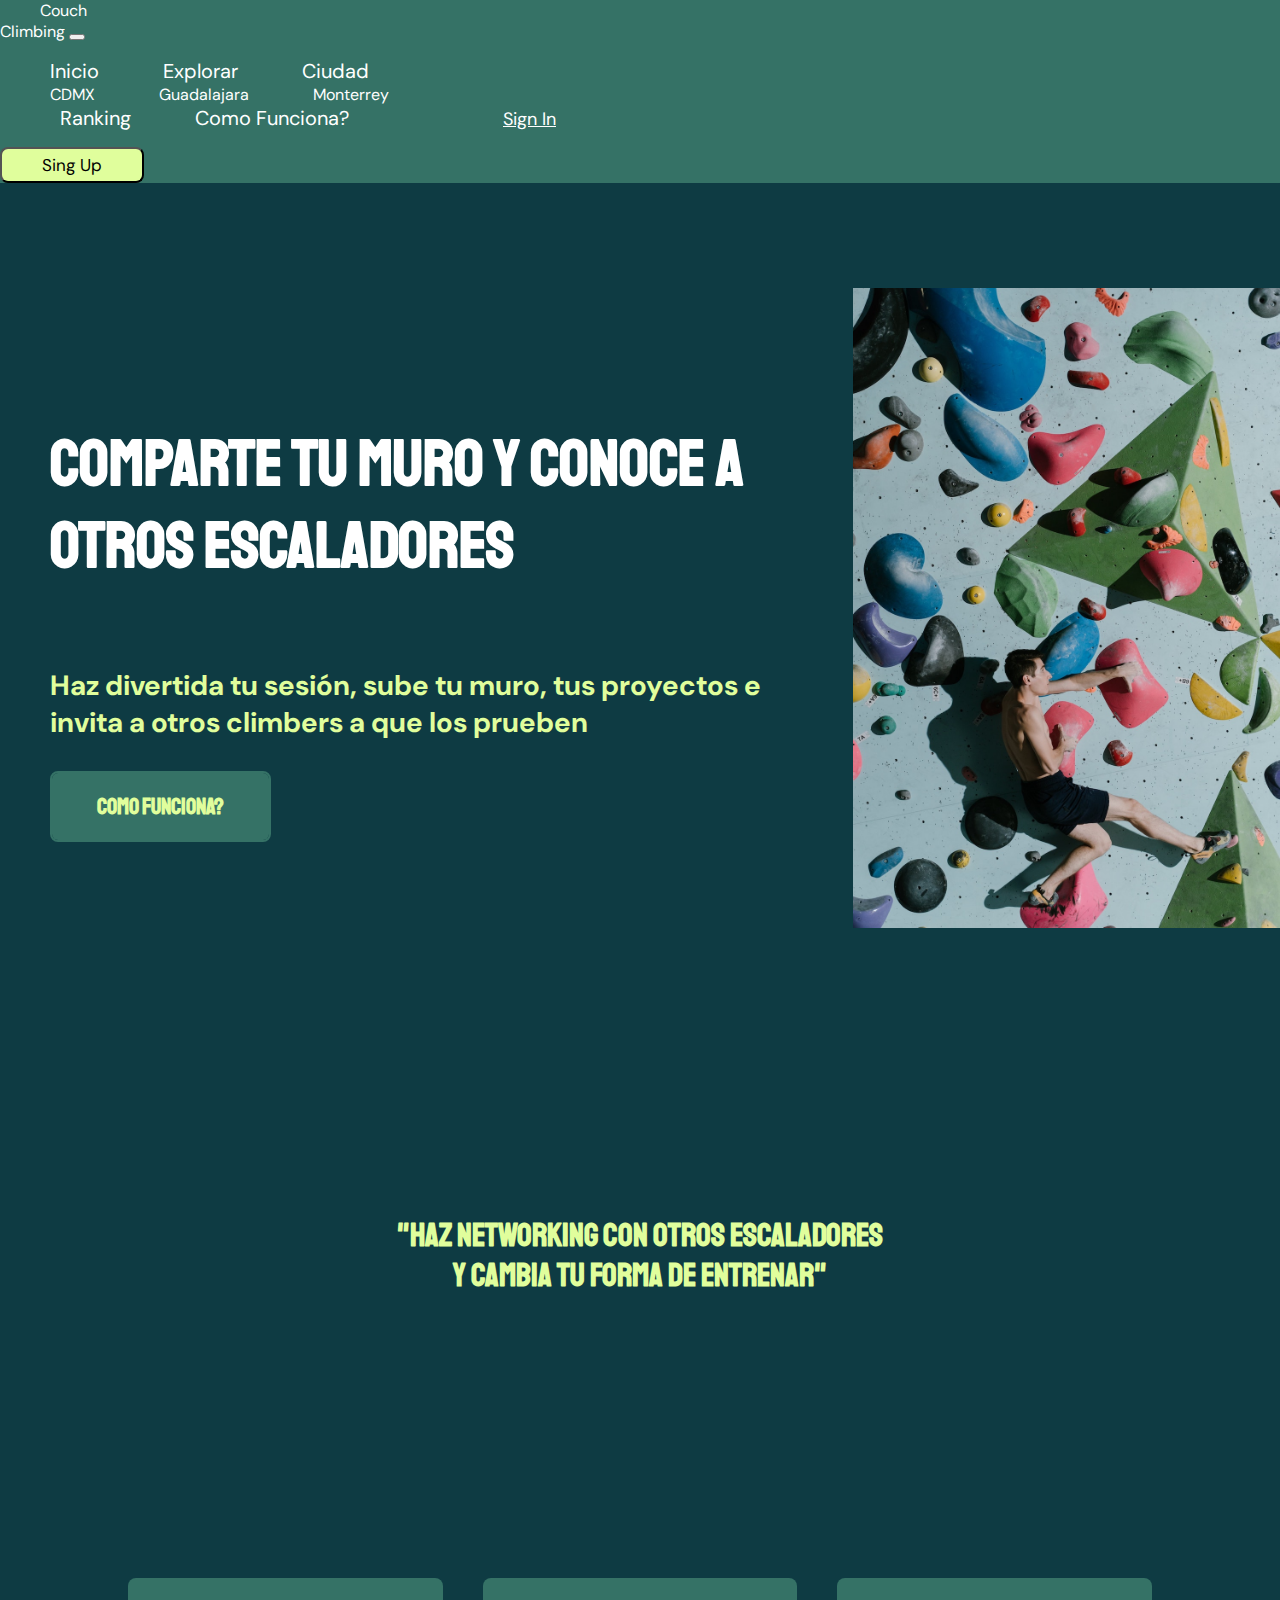
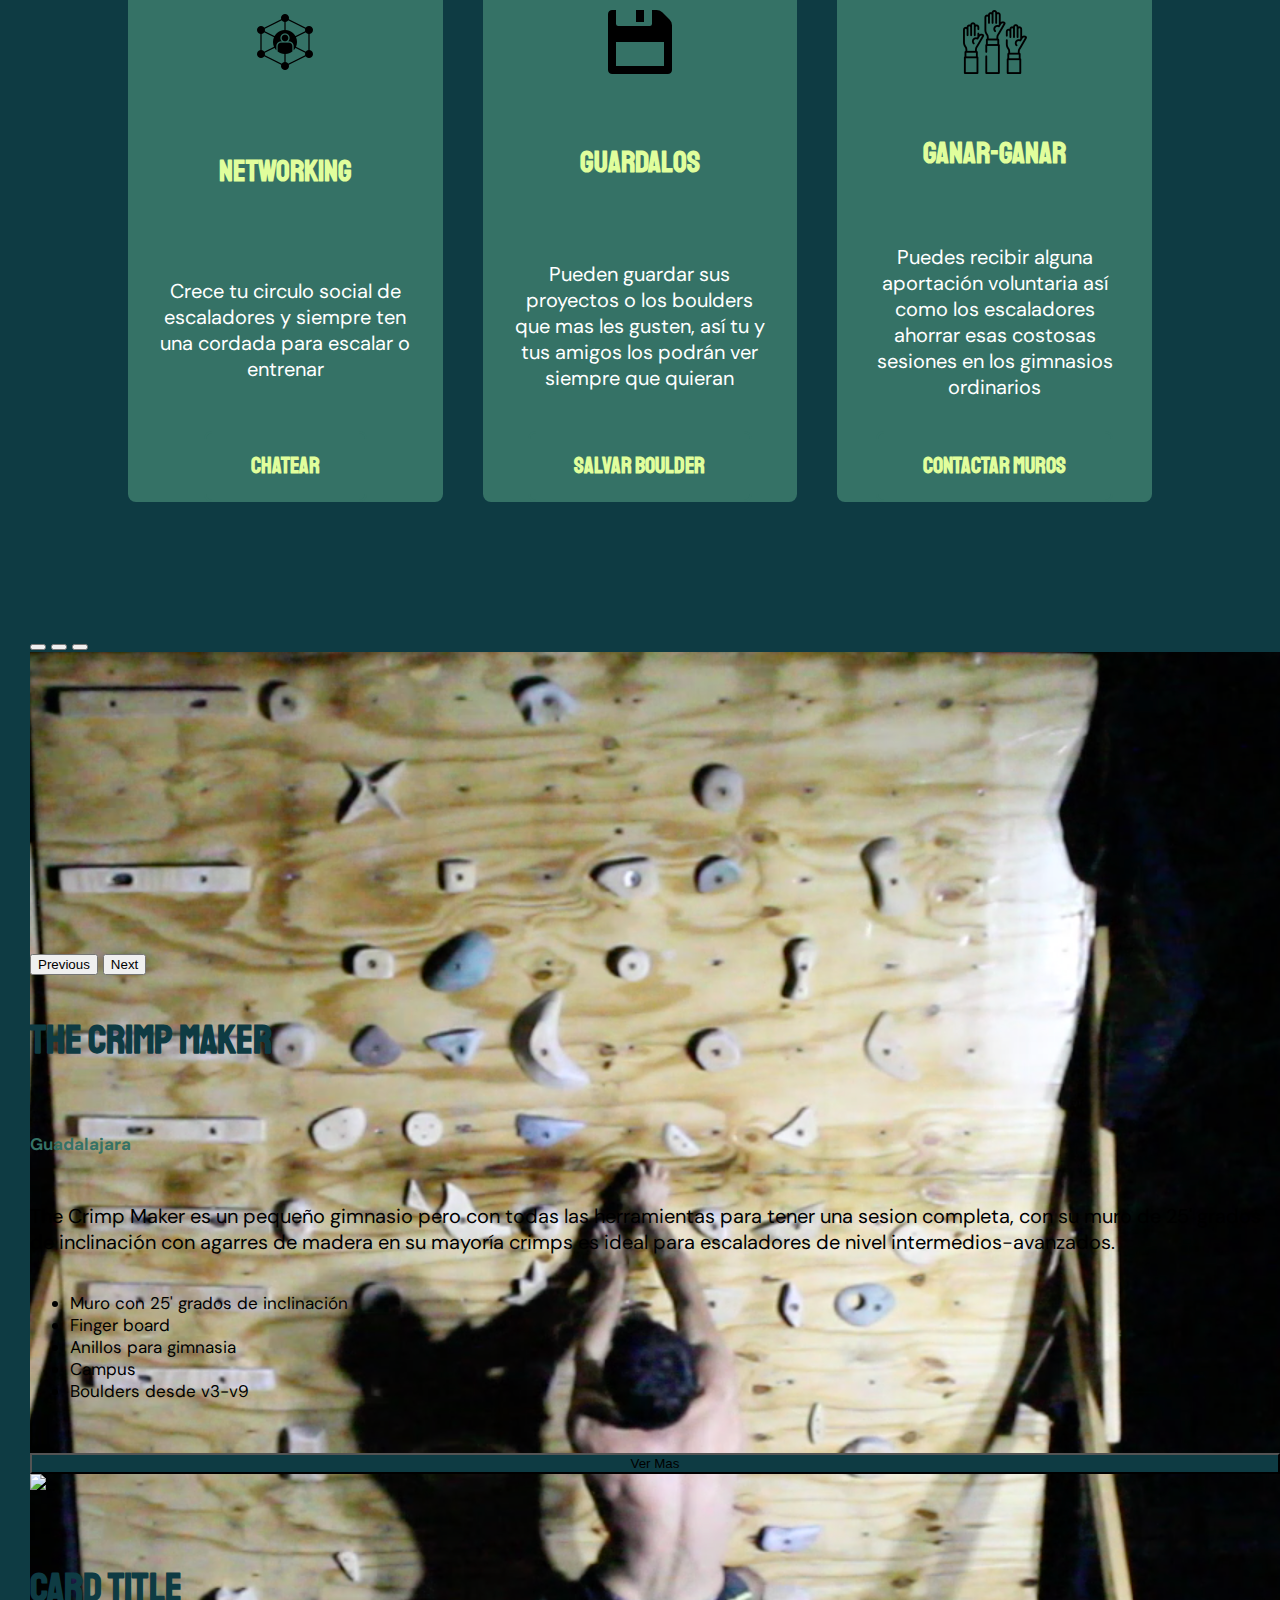
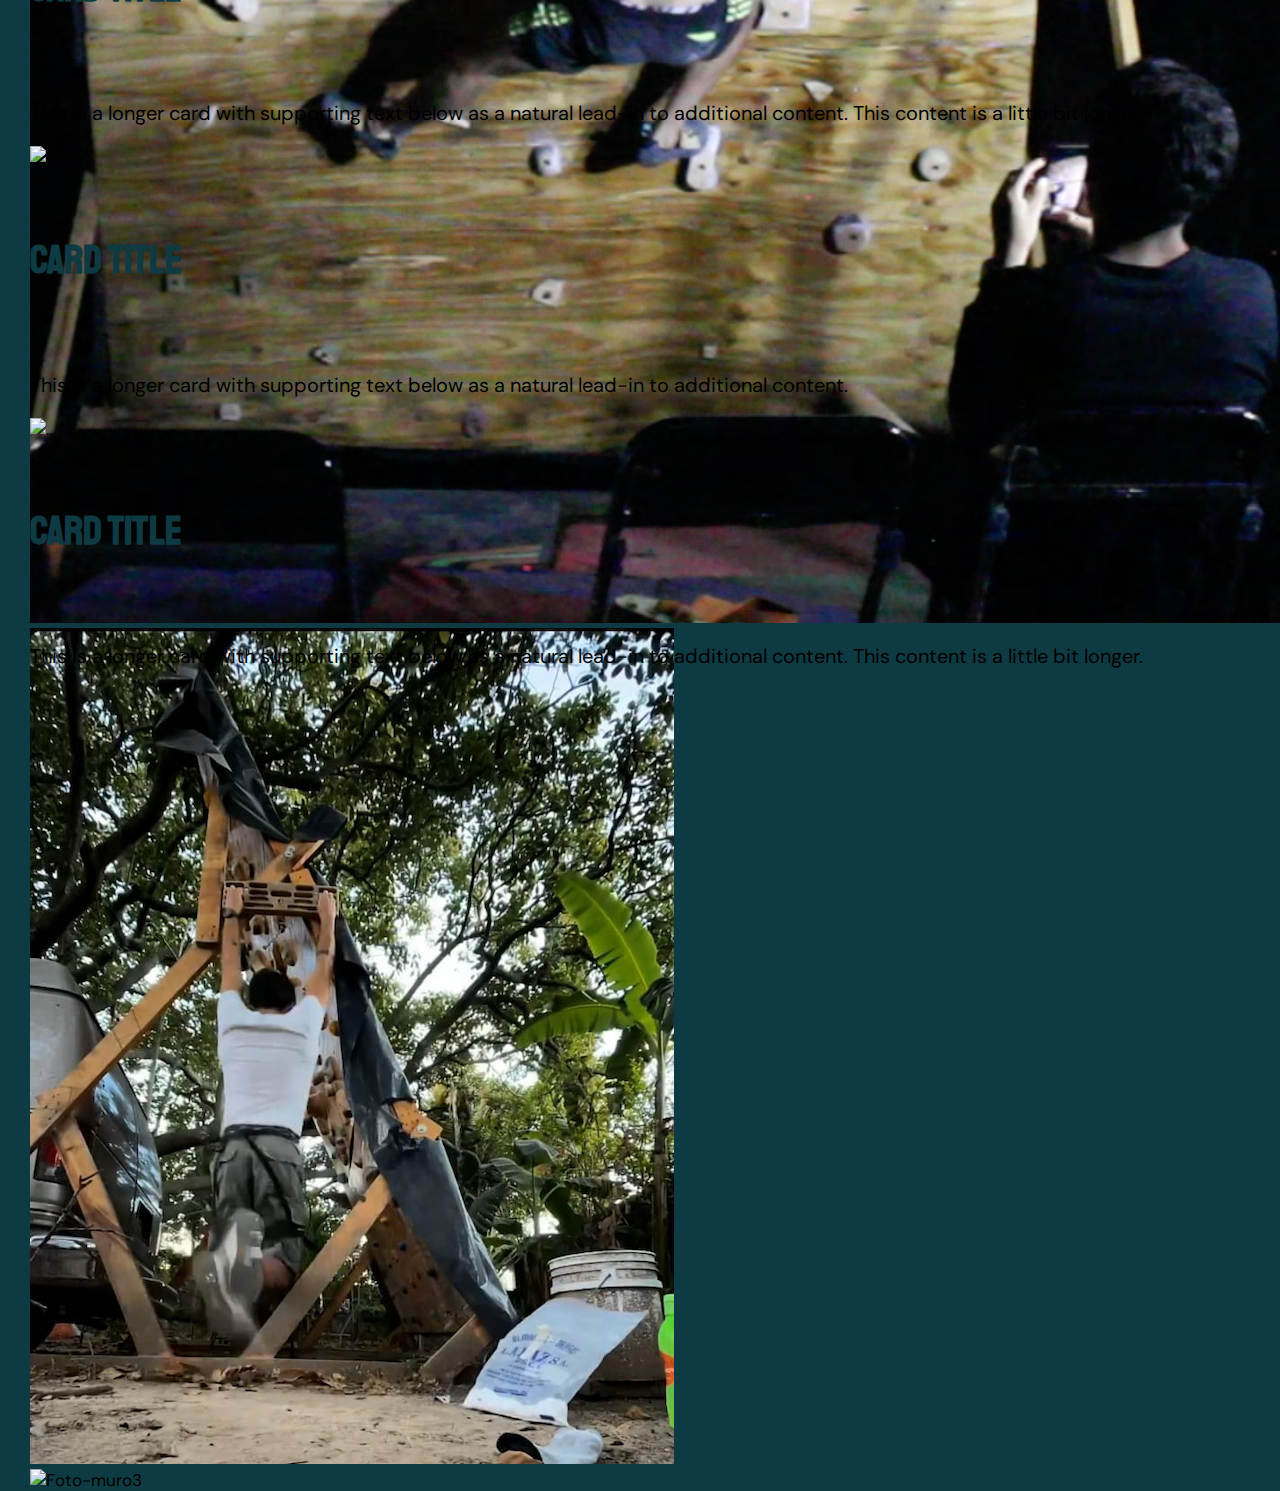
==== commit 936c097c: "organizando sass" ====
--- a/index.html
+++ b/index.html
@@ -114,7 +114,7 @@
   <div class="row row-cols-1 row-cols-md-3 g-4">
     <div class="col">
       <div class="card">
-
+        
         <div id="carouselExampleIndicators" class="carousel slide" data-bs-ride="carousel">
           <div class="carousel-indicators">
             <button type="button" data-bs-target="#carouselExampleIndicators" data-bs-slide-to="0" class="active" aria-current="true" aria-label="Slide 1"></button>
@@ -147,7 +147,7 @@
           <h5 class="card-city">Guadalajara</h5>
           <p class="card-text">The Crimp Maker es un pequeño gimnasio pero con todas las herramientas para tener una sesion completa, con su muro de 25' grados de inclinación con agarres de madera en su mayoría crimps es ideal para escaladores de nivel intermedios-avanzados.
             <ul>
-              <li>Muro con 25' grados de inclinación.</li>
+              <li>Muro con 25' grados de inclinación</li>
               <li>Finger board</li>
               <li>Anillos para gimnasia</li>
               <li>Campus</li>
--- a/output.css
+++ b/output.css
@@ -4,23 +4,31 @@
   border: none;
   font-size: 17px;
 }
-.cards .card-title {
+.cards .card .carousel-inner {
+  border-top-left-radius: 8px;
+  border-top-right-radius: 8px;
+  max-height: 300px;
+}
+.cards .card .card-body {
+  display: flex;
+  flex-direction: column;
+}
+.cards .card .card-body .card-title {
   font-family: "Staatliches", cursive;
   color: #0E3B43;
   font-size: 40px;
 }
-.cards .card-city {
+.cards .card .card-body .card-city {
   font-family: "DM Sans", sans-serif;
   color: #357266;
   font-size: 17px;
 }
-.cards .card-text {
+.cards .card .card-body .card-text {
   font-size: 20px;
 }
-.cards .carousel-inner {
-  border-top-left-radius: 8px;
-  border-top-right-radius: 8px;
-  max-height: 300px;
+.cards .card .card-body .cards-button {
+  align-items: center;
+  background-color: #0E3B43;
 }
 
 /*# sourceMappingURL=output.css.map */
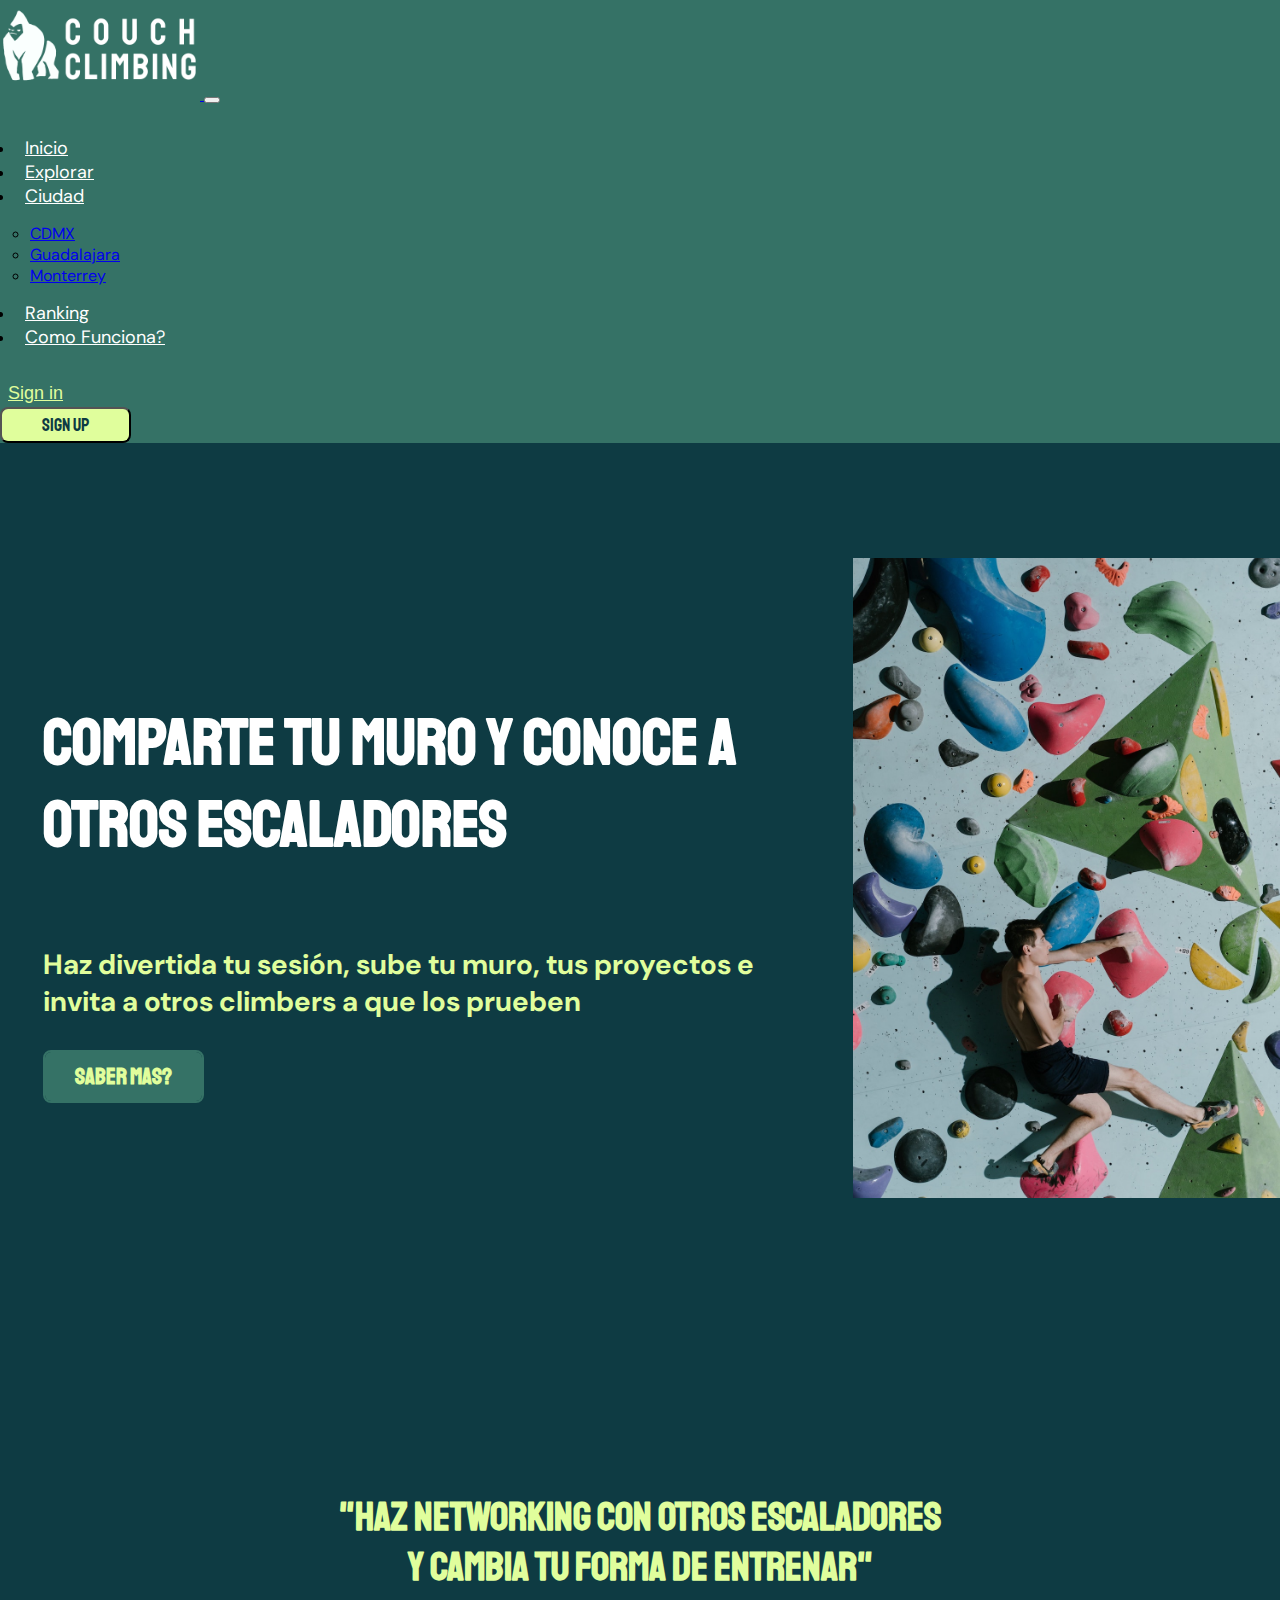
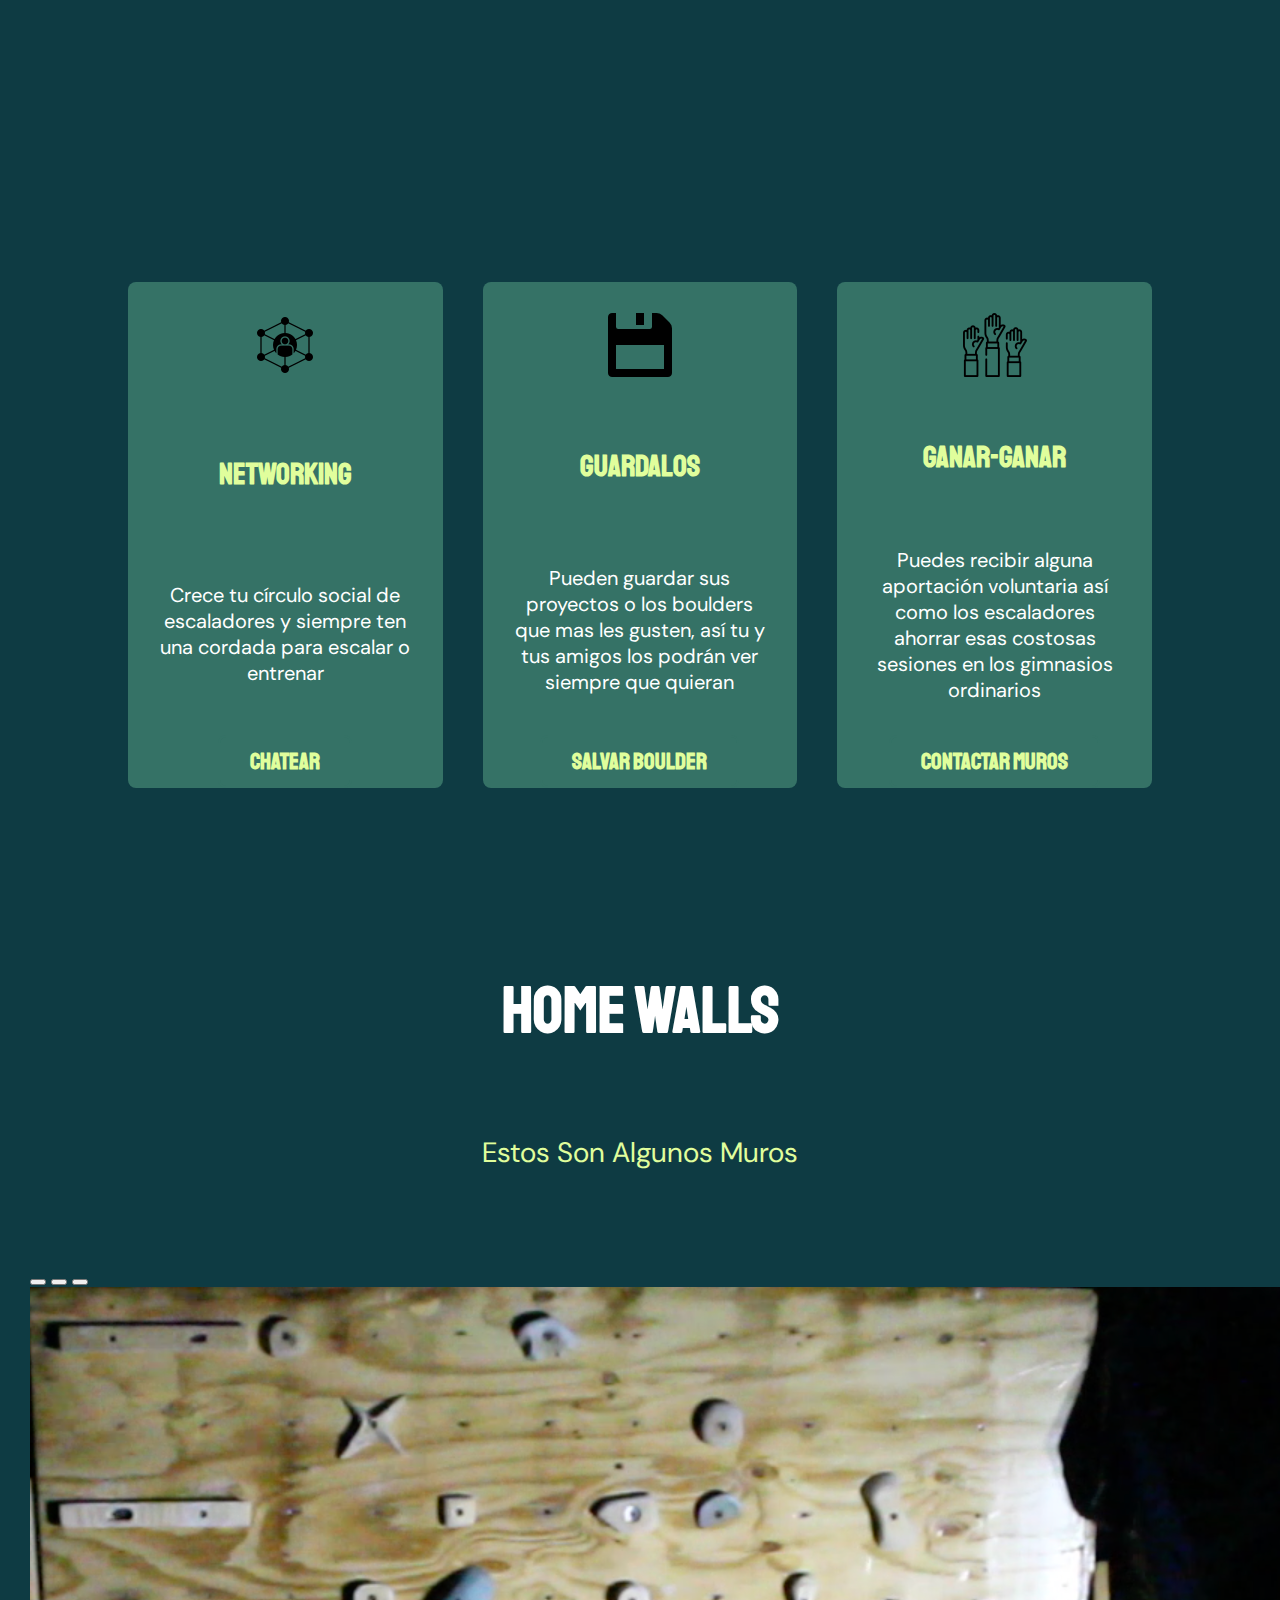
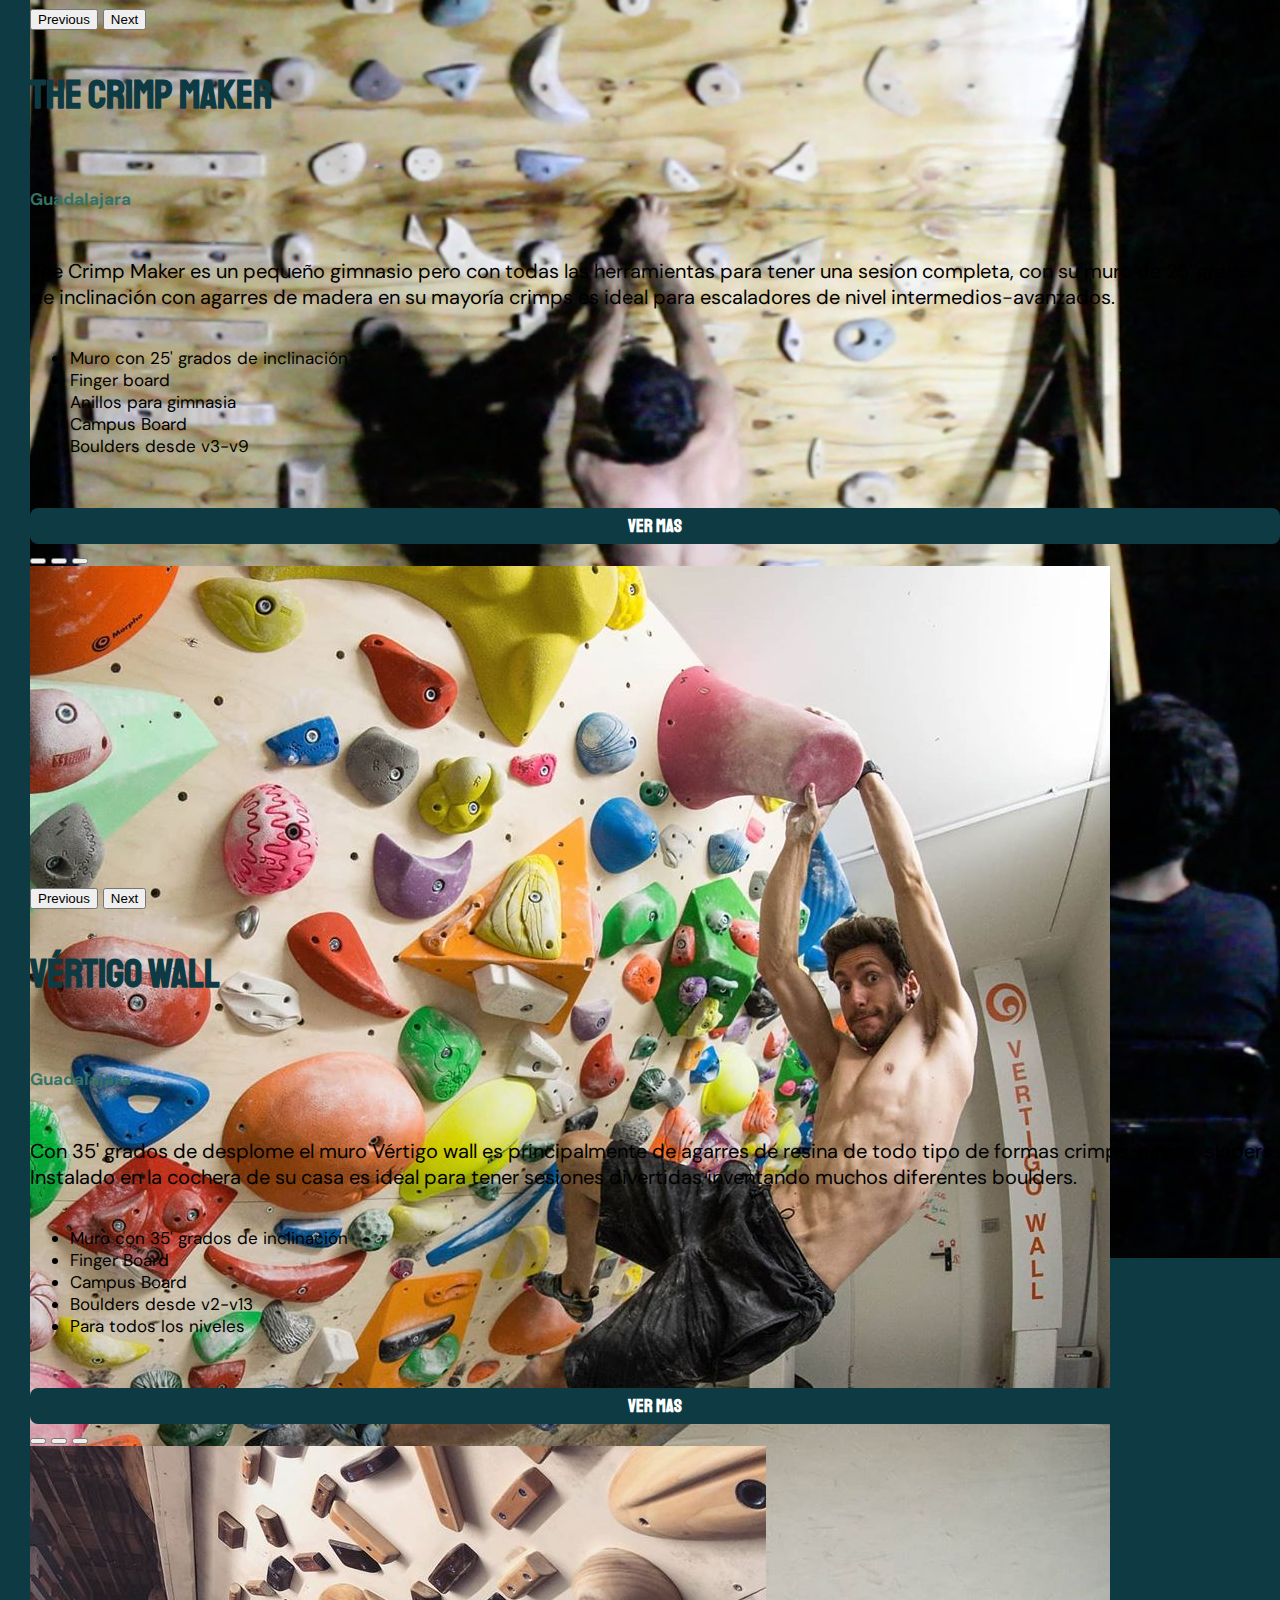
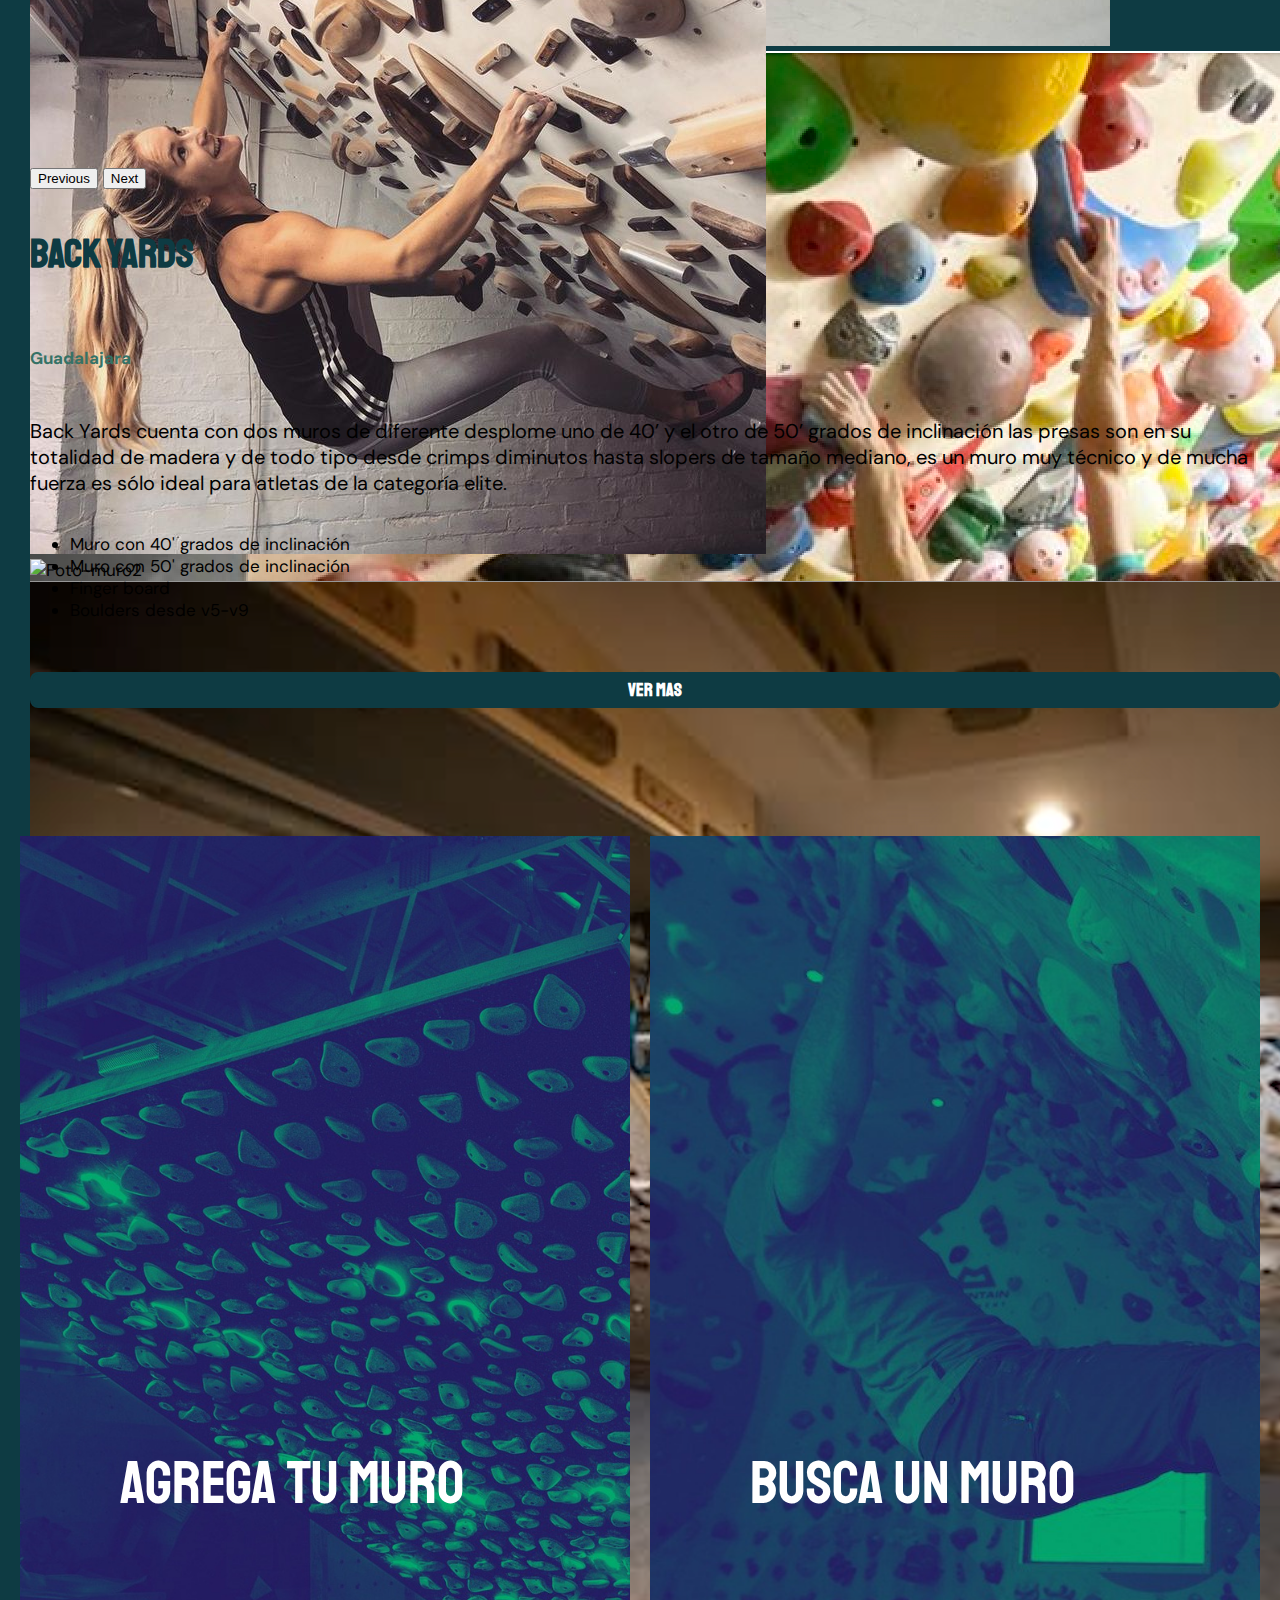
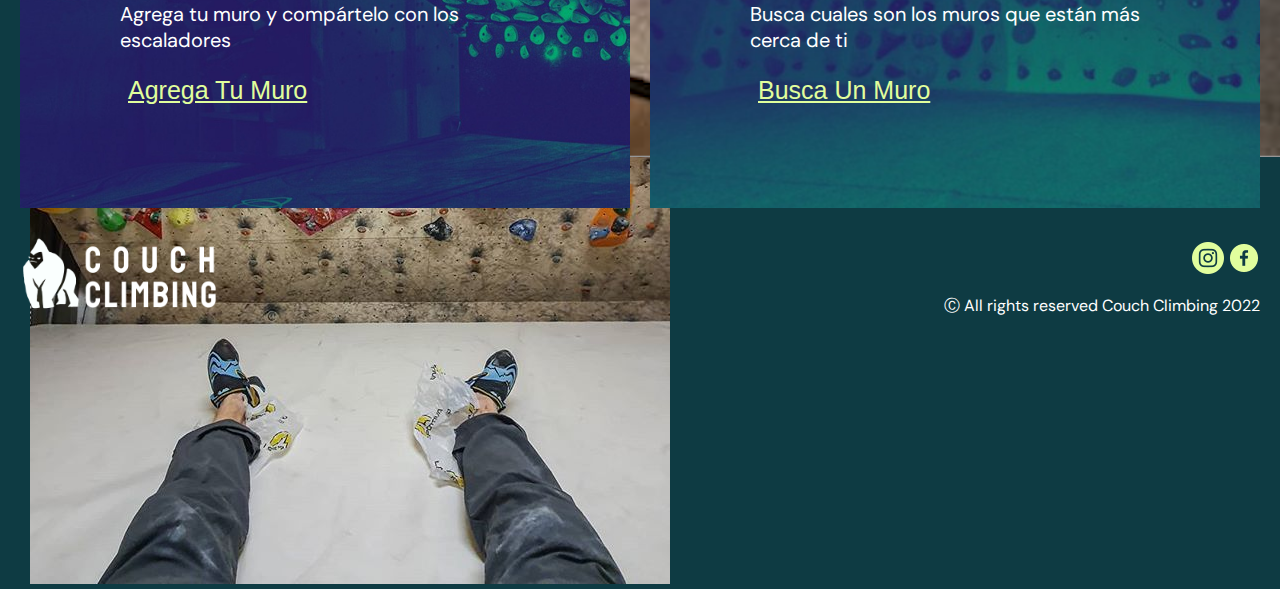
==== commit f8569b6e: "Terminandio homepages con sass" ====
--- a/index.html
+++ b/index.html
@@ -14,65 +14,74 @@
 </head>
 <body>
 
+<!--Nav Bar-->
+
+  <header class="navbar-climbing">
     <nav class="navbar fixed-top header navbar-expand-lg navbar-light " style="background-color: #357266;">
-        <div class="container-fluid">
-          <a class="navbar" href="#"> Couch <br> Climbing</a>
-          <button class="navbar-toggler" type="button" data-bs-toggle="collapse" data-bs-target="#navbarSupportedContent" aria-controls="navbarSupportedContent" aria-expanded="false" aria-label="Toggle navigation">
-            <span class="navbar-toggler-icon"></span>
-          </button>
-          <div class="collapse navbar-collapse" id="navbarSupportedContent">
-            <ul class="navbar-nav me-auto mb-2 mb-lg-0">
-              <li class="nav-item">
-                <a class="nav-link" href="#">Inicio</a>
-              </li>
-              <li class="nav-item">
-                <a class="nav-link" href="#">Explorar</a>
-              </li>
-              <li class="nav-item dropdown">
-                <a class="nav-link dropdown-toggle" href="#" id="navbarDropdown" role="button" data-bs-toggle="dropdown" aria-expanded="false">
+      <div class="container-fluid">
+        <a class="navbar" href="index.html">
+          <img src="Assets/logo-c-c.png" alt="logo">
+        </a>
+        <button class="navbar-toggler" type="button" data-bs-toggle="collapse" data-bs-target="#navbarSupportedContent" aria-controls="navbarSupportedContent" aria-expanded="false" aria-label="Toggle navigation">
+          <span class="navbar-toggler-icon"></span>
+        </button>
+        <div class="collapse navbar-collapse" id="navbarSupportedContent">
+          <ul class="navbar-nav me-auto mb-2 mb-lg-0">
+            <li class="nav-item">
+              <a class="nav-link" href="#">Inicio</a>
+            </li>
+            <li class="nav-item">
+              <a class="nav-link" href="#">Explorar</a>
+            </li>
+            <li class="nav-item dropdown">
+              <a class="nav-link dropdown-toggle" href="#" id="navbarDropdown" role="button" data-bs-toggle="dropdown" aria-expanded="false">
                   Ciudad
-                </a>
-                <ul class="dropdown-menu" aria-labelledby="navbarDropdown">
-                  <li><a class="dropdown-item" href="#">CDMX</a></li>
-                  <li><a class="dropdown-item" href="#">Guadalajara</a></li>
-                  <li><a class="dropdown-item" href="#">Monterrey</a></li>
-                </ul>
-              </li>
-              <li class="nav-item">
-                <a class="nav-link" href="#">Ranking</a>
-              </li>
-              <li class="nav-item">
-                <a class="nav-link" href="#">Como Funciona?</a>
-              </li>
-              <li class="nav-item">
-                <a class="nav-link1" href="#"> Sign In</a>
-              </li>
-            </ul>
-            <form class="d-flex">
-              <button class="btn btn-outline-success" type="submit">Sing Up</button>
-            </form>
-          </div>
-        </div>
-      </nav>
+              </a>
+              <ul class="dropdown-menu" aria-labelledby="navbarDropdown">
+                <li><a class="dropdown-item" href="#">CDMX</a></li>
+                <li><a class="dropdown-item" href="#">Guadalajara</a></li>
+                <li><a class="dropdown-item" href="#">Monterrey</a></li>
+              </ul>
+            </li>
+            <li class="nav-item">
+              <a class="nav-link" href="#">Ranking</a>
+            </li>
+            <li class="nav-item">
+              <a class="nav-link" href="#">Como Funciona?</a>
+            </li>
+          </ul>
+          <form class="d-flex">
+            <div>
+              <button class="sign-in" type="submit">Sign in</button>
+            </div>
+            <button class="btn btn-outline-success" type="submit">Sign Up</button>
+          </form>
+        </div>
+      </div>
+    </nav>
+  </header>
+
+<!--Parte 1-->
 
    <main class="flex-container">
      <article class="comparte">
       <h1>Comparte Tu Muro y Conoce a Otros Escaladores</h1>
       <h4>Haz divertida tu sesión, sube tu muro, tus proyectos e invita a otros climbers a que los prueben</h4>
 
-      <button class="boton1">Como funciona?
-      </button>
+      <button class="btn1">Saber Mas?</button>
 
      </article>
      <article class="imagen">
       <img class="imagen1" src="Assets/couchclimbing1.jpg">
      </article>
    </main>
+  <!--Parte 2-->
 
   <section class="lema">
-      <h2>"Haz NetWorking Con Otros Escaladores <br> Y Cambia Tu Forma De Entrenar"</h2>
+      <h2 class="lema1">"Haz NetWorking Con Otros Escaladores <br> Y Cambia Tu Forma De Entrenar"</h2>
   </section>
-
+ 
+  <!--Parte 3-->
 
   <section class="caracteristicas">
 
@@ -81,8 +90,8 @@
           <img src="Assets/Iconos/network (1).png" alt="net-working">
         </figure>
         <h4> NetWorking </h4>
-        <p> Crece tu circulo social de escaladores y siempre ten una cordada para escalar o entrenar </p>
-        <button class="boton1"> Chatear
+        <p class="parte3"> Crece tu círculo social de escaladores y siempre ten una cordada para escalar o entrenar </p>
+        <button class="btn1"> Chatear
         </button>
       </div>
 
@@ -91,30 +100,38 @@
           <img src="Assets/Iconos/save.png" alt="net-working">
         </figure>
         <h4> Guardalos </h4>
-        <p> Pueden guardar sus proyectos o los boulders que mas les gusten, así tu y tus amigos los podrán ver siempre que quieran </p>
-        <button class="boton1"> Salvar Boulder
-        </button>
-      </div>
-
-
+        <p class="parte3"> Pueden guardar sus proyectos o los boulders que mas les gusten, así tu y tus amigos los podrán ver siempre que quieran </p>
+        <button class="btn1"> Salvar Boulder
+        </button>
+      </div>
       <div class="caracteristicas-contenido">
        <figure class="caracteristicas-contenido-imagen">
         <img src="Assets/Iconos/raise-hand.png" alt="net-working">
        </figure>
        <h4> Ganar-Ganar </h4>
-        <p> Puedes recibir alguna aportación voluntaria así como los escaladores ahorrar esas costosas sesiones en los gimnasios ordinarios
+        <p class="parte3"> Puedes recibir alguna aportación voluntaria así como los escaladores ahorrar esas costosas sesiones en los gimnasios ordinarios
         </p>
-        <button class="boton1"> Contactar Muros
+        <button class="btn1"> Contactar Muros
         </button>
       </div>
  </section>
-
+<!--titulo cards--> 
+
+<section class="home-walls">
+  <h2 class="home-wall">Home Walls</h2>
+  <p class="sub-title-hw">Estos Son Algunos Muros</p>
+</section>
+
+<!--Cards-->
 
  <section class="cards">
   <div class="row row-cols-1 row-cols-md-3 g-4">
+
+  <!--Primera Carta-->
+
     <div class="col">
       <div class="card">
-        
+
         <div id="carouselExampleIndicators" class="carousel slide" data-bs-ride="carousel">
           <div class="carousel-indicators">
             <button type="button" data-bs-target="#carouselExampleIndicators" data-bs-slide-to="0" class="active" aria-current="true" aria-label="Slide 1"></button>
@@ -150,7 +167,7 @@
               <li>Muro con 25' grados de inclinación</li>
               <li>Finger board</li>
               <li>Anillos para gimnasia</li>
-              <li>Campus</li>
+              <li>Campus Board</li>
               <li>Boulders desde v3-v9</li>
             </ul>
           </p>
@@ -159,36 +176,145 @@
       </div>
     </div>
 
-    <div class="col">
-      <div class="card">
-        <img src="..." class="card-img-top" alt="...">
-        <div class="card-body">
-          <h5 class="card-title">Card title</h5>
-          <p class="card-text">This is a longer card with supporting text below as a natural lead-in to additional content. This content is a little bit longer.</p>
-        </div>
-      </div>
-    </div>
-    <div class="col">
-      <div class="card">
-        <img src="..." class="card-img-top" alt="...">
-        <div class="card-body">
-          <h5 class="card-title">Card title</h5>
-          <p class="card-text">This is a longer card with supporting text below as a natural lead-in to additional content.</p>
-        </div>
-      </div>
-    </div>
-    <div class="col">
-      <div class="card">
-        <img src="..." class="card-img-top" alt="...">
-        <div class="card-body">
-          <h5 class="card-title">Card title</h5>
-          <p class="card-text">This is a longer card with supporting text below as a natural lead-in to additional content. This content is a little bit longer.</p>
-        </div>
+  <!--Segunda Carta-->
+
+  <div class="col">
+    <div class="card">
+
+      <div id="carouselExampleIndicators2" class="carousel slide" data-bs-ride="carousel">
+        <div class="carousel-indicators">
+          <button type="button" data-bs-target="#carouselExampleIndicators2" data-bs-slide-to="0" class="active" aria-current="true" aria-label="foto 3"></button>
+          <button type="button" data-bs-target="#carouselExampleIndicators2" data-bs-slide-to="1" aria-label="foto 2"></button>
+          <button type="button" data-bs-target="#carouselExampleIndicators2" data-bs-slide-to="2" aria-label="foto 3"></button>
+        </div>
+        <div class="carousel-inner">
+          <div class="carousel-item active">
+            <img src="Assets/stefano3.jpeg" class="d-block w-100" alt="Foto-muro1">
+          </div>
+          <div class="carousel-item">
+            <img src="Assets/estefano4.png" class="d-block w-100" alt="Foto-muro2">
+          </div>
+          <div class="carousel-item">
+            <img src="Assets/murostefano2.jpeg" class="d-block w-100" alt="Foto-muro3">
+          </div>
+        </div>
+        <button class="carousel-control-prev" type="button1" data-bs-target="#carouselExampleIndicators2" data-bs-slide="prev">
+          <span class="carousel-control-prev-icon" aria-hidden="true"></span>
+          <span class="visually-hidden">Previous</span>
+        </button>
+        <button class="carousel-control-next" type="button1" data-bs-target="#carouselExampleIndicators2" data-bs-slide="next">
+          <span class="carousel-control-next-icon" aria-hidden="true"></span>
+          <span class="visually-hidden">Next</span>
+        </button>
+      </div>
+
+      <div class="card-body">
+        <h3 class="card-title">Vértigo Wall</h3>
+        <h5 class="card-city">Guadalajara</h5>
+        <p class="card-text">Con 35' grados de desplome el muro Vértigo wall es principalmente de agarres de resina de todo tipo de formas crimps, pinzas, slopers. Instalado en la cochera de su casa es ideal para tener sesiones divertidas inventando muchos diferentes boulders.
+          <ul>
+            <li>Muro con 35' grados de inclinación</li>
+            <li>Finger Board</li>
+            <li>Campus Board</li>
+            <li>Boulders desde v2-v13</li>
+            <li>Para todos los niveles</li>
+          </ul>
+        </p>
+        <button class="cards-button">Ver Mas</button>
       </div>
     </div>
   </div>
- </section>
- 
+
+  <!--Tercera Carta-->
+
+<div class="col">
+  <div class="card">
+
+    <div id="carouselExampleIndicators3" class="carousel slide" data-bs-ride="carousel">
+      <div class="carousel-indicators">
+        <button type="button" data-bs-target="#carouselExampleIndicators3" data-bs-slide-to="0" class="active" aria-current="true" aria-label="foto 3"></button>
+        <button type="button" data-bs-target="#carouselExampleIndicators3" data-bs-slide-to="1" aria-label="foto 2"></button>
+        <button type="button" data-bs-target="#carouselExampleIndicators3" data-bs-slide-to="2" aria-label="foto 3"></button>
+      </div>
+      <div class="carousel-inner">
+        <div class="carousel-item active">
+          <img src="Assets/coxeywall.jpeg" class="d-block w-100" alt="Foto-muro1">
+        </div>
+        <div class="carousel-item">
+          <img src="Assets/coxeywall2.png" class="d-block w-100" alt="Foto-muro2">
+        </div>
+        <div class="carousel-item">
+          <img src="Assets/coxeywall3.jpeg" class="d-block w-100" alt="Foto-muro3">
+        </div>
+      </div>
+      <button class="carousel-control-prev" type="button1" data-bs-target="#carouselExampleIndicators3" data-bs-slide="prev">
+        <span class="carousel-control-prev-icon" aria-hidden="true"></span>
+        <span class="visually-hidden">Previous</span>
+      </button>
+      <button class="carousel-control-next" type="button1" data-bs-target="#carouselExampleIndicators3" data-bs-slide="next">
+        <span class="carousel-control-next-icon" aria-hidden="true"></span>
+        <span class="visually-hidden">Next</span>
+      </button>
+    </div>
+
+    <div class="card-body">
+      <h3 class="card-title">Back Yards</h3>
+      <h5 class="card-city">Guadalajara</h5>
+      <p class="card-text">Back Yards cuenta con dos muros de diferente desplome uno de 40’ y el otro de 50’ grados de inclinación las presas son en su totalidad de madera y de todo tipo desde crimps diminutos hasta slopers de tamaño mediano, es un muro muy técnico y de mucha fuerza es sólo ideal para atletas de la categoría elite.
+        <ul>
+          <li>Muro con 40' grados de inclinación</li>
+          <li>Muro con 50' grados de inclinación</li>
+          <li>Finger board</li>
+          <li>Boulders desde v5-v9</li>
+        </ul>
+      </p>
+      <button class="cards-button">
+        Ver Mas
+      </button>
+      </div>
+    </div>
+  </div>
+</section>
+
+
+<!--call to action-->
+
+<main class="flex-container-cta">
+
+  <article class="agrega-muro">
+    <p class="agrega">Agrega Tu Muro</p>
+    <p class="agrega-un">Agrega tu muro y compártelo con los escaladores</p>
+    <button class="cta-button">Agrega Tu Muro</button>
+  </article>
+
+  <article class="busca-muro">
+   <p class="busca">Busca Un Muro</p>
+   <p class="busca-un">Busca cuales son los muros que están más cerca de ti</p>
+   <button class="cta-button">Busca Un Muro</button>
+  </article>
+</main>
+
+<!--footer-->
+<div class="footer">
+  <div class="ft">
+    <img src="Assets/logo-c-c.png" alt="logo">
+  </div>
+
+  <div class="copyright">
+    <div class="iconos-FI">
+      <img src="Assets/Iconos/instagram (1).png" alt="instagram">
+      <img src="Assets/Iconos/facebook (1).png" alt="facebook">
+    </div>
+
+      <div class="all-rights">
+        <p>Ⓒ All rights reserved Couch Climbing 2022</p>
+      </div>
+  </div>
+
+</div>
+
+<!--Java Scrip-->
+
  <script src="https://cdn.jsdelivr.net/npm/bootstrap@5.1.3/dist/js/bootstrap.bundle.min.js" integrity="sha384-ka7Sk0Gln4gmtz2MlQnikT1wXgYsOg+OMhuP+IlRH9sENBO0LRn5q+8nbTov4+1p" crossorigin="anonymous"></script>
 </body>
 </html>--- a/output.css
+++ b/output.css
@@ -1,3 +1,181 @@
+.navbar-climbing .container-fluid .navbar img {
+  max-width: 200px;
+}
+.navbar-climbing .container-fluid ul {
+  padding: 15px;
+}
+.navbar-climbing .container-fluid ul li .nav-link {
+  color: #fff;
+  font-size: 18px;
+  padding: 10px;
+}
+.navbar-climbing .container-fluid .d-flex div .sign-in {
+  font-size: 18px;
+  color: #E0FE9C;
+  background-color: transparent;
+  border-color: transparent;
+  text-decoration: underline;
+}
+.navbar-climbing .container-fluid .d-flex .btn-outline-success {
+  color: #0E3B43;
+  background-color: #E0FE9C;
+  font-family: "Staatliches", cursive;
+  font-size: 18px;
+  margin-right: 30px;
+  padding: 5px 40px;
+  border-radius: 8px;
+}
+
+.btn1 {
+  color: #E0FE9C;
+  background-color: transparent;
+  font-family: "Staatliches", cursive;
+  font-size: 23px;
+  border: 2px solid;
+  margin: 0 0;
+  padding: 10px 30px;
+  font-weight: bold;
+  border-radius: 8px;
+  cursor: pointer;
+  border-color: #357266;
+  box-shadow: 0 0 40px 40px #357266 inset;
+  transition: box-shadow 0.3s ease-in-out;
+}
+
+.btn1:focus {
+  outline: 0;
+}
+
+.btn1:hover {
+  box-shadow: 0 0 10px #0E3B43 inset, 0 0 15px 10px #E0FE9C;
+}
+
+.cards-button {
+  color: #fff;
+  background-color: transparent;
+  font-family: "Staatliches", cursive;
+  font-size: 18px;
+  border: 2px solid;
+  margin: 0 0;
+  padding: 5px 30px;
+  font-weight: bold;
+  border-radius: 8px;
+  cursor: pointer;
+  border-color: #0E3B43;
+  box-shadow: 0 0 40px 40px #0E3B43 inset;
+  transition: box-shadow 0.2s ease-in-out;
+}
+
+.cards-button:focus {
+  outline: 0;
+}
+
+.cards-button:hover {
+  box-shadow: 0 0 10px 0 #0E3B43 inset, 0 0 10px 4px #0E3B43;
+}
+
+.flex-container {
+  display: grid;
+  margin-top: 9%;
+  background-color: #0E3B43;
+  grid-template-columns: 2fr 1fr;
+  grid-template-rows: 1fr;
+  grid-column-gap: 0px;
+  grid-row-gap: 0px;
+}
+.flex-container .comparte {
+  display: flex;
+  padding: 5%;
+  flex-direction: column;
+  align-items: flex-start;
+  justify-content: center;
+}
+.flex-container .comparte h1 {
+  color: #fff;
+  font-family: "Staatliches", cursive;
+  font-weight: 900;
+  font-size: 65px;
+}
+.flex-container .comparte h4 {
+  color: #E0FE9C;
+  font-family: "DM Sans", sans-serif;
+  font-size: 28px;
+  margin-bottom: 30px;
+}
+.flex-container .imagen img {
+  width: 100%;
+}
+
+/* parte dos lema */
+.lema {
+  display: flex;
+  justify-content: center;
+  margin: 20%;
+}
+.lema .lema1 {
+  font-size: 40px;
+  color: #E0FE9C;
+  font-family: "Staatliches", cursive;
+  text-align: center;
+}
+
+.caracteristicas {
+  display: grid;
+  grid-template-columns: repeat(3, 1fr);
+  grid-template-rows: 1fr;
+  column-gap: 40px;
+  margin: 10%;
+}
+.caracteristicas .caracteristicas-contenido {
+  display: flex;
+  flex-direction: column;
+  justify-content: space-between;
+  align-items: center;
+  border-radius: 8px;
+  background-color: #357266;
+  transition: 0.3s;
+}
+.caracteristicas .caracteristicas-contenido h4 {
+  font-size: 30px;
+  color: #E0FE9C;
+  font-family: "Staatliches", cursive;
+}
+.caracteristicas .caracteristicas-contenido .caracteristicas-contenido-imagen {
+  margin-top: 10%;
+}
+.caracteristicas .caracteristicas-contenido .parte3 {
+  font-size: 20px;
+  margin: 10%;
+  font-family: "DM Sans", sans-serif;
+  text-align: center;
+  color: #fff;
+}
+.caracteristicas :hover {
+  background-color: #0E3B43;
+}
+
+.home-walls {
+  display: flex;
+  padding-bottom: 5%;
+  flex-direction: column;
+  align-items: center;
+  justify-content: center;
+}
+.home-walls .home-wall {
+  color: #fff;
+  font-size: 65px;
+  font-family: "Staatliches", cursive;
+}
+.home-walls .sub-title-hw {
+  color: #E0FE9C;
+  font-family: "DM Sans", sans-serif;
+  font-size: 28px;
+  margin-bottom: 30px;
+}
+
+.cards {
+  margin-bottom: 10%;
+}
 .cards .card {
   margin-left: 30px;
   border-radius: 8px;
@@ -7,7 +185,7 @@
 .cards .card .carousel-inner {
   border-top-left-radius: 8px;
   border-top-right-radius: 8px;
-  max-height: 300px;
+  max-height: 320px;
 }
 .cards .card .card-body {
   display: flex;
@@ -31,4 +209,100 @@
   background-color: #0E3B43;
 }
 
+.flex-container-cta {
+  margin: 20px;
+  display: grid;
+  grid-template-columns: repeat(2, 1fr);
+  grid-template-rows: 1fr;
+  grid-column-gap: 20px;
+  grid-row-gap: 0px;
+}
+.flex-container-cta .agrega-muro {
+  background-image: url("Assets/tension.png");
+  background-repeat: no-repeat;
+  display: flex;
+  padding-top: 550px;
+  padding-bottom: 100px;
+  flex-direction: column;
+  align-items: flex-start;
+  justify-content: center;
+  padding-left: 100px;
+  padding-right: 100px;
+}
+.flex-container-cta .agrega-muro .agrega {
+  font-family: "Staatliches", cursive;
+  color: #fff;
+  font-size: 60px;
+}
+.flex-container-cta .agrega-muro .agrega-un {
+  font-family: "DM Sans", sans-serif;
+  color: #fff;
+  font-size: 20px;
+}
+.flex-container-cta .agrega-muro .cta-button {
+  font-size: 25px;
+  color: #E0FE9C;
+  background-color: transparent;
+  border-color: transparent;
+  text-decoration: underline;
+}
+.flex-container-cta .busca-muro {
+  background-image: url("Assets/homewall.png");
+  background-repeat: no-repeat;
+  background-position: right;
+  display: flex;
+  padding-top: 550px;
+  padding-bottom: 100px;
+  flex-direction: column;
+  align-items: flex-start;
+  justify-content: center;
+  padding-left: 100px;
+  padding-right: 100px;
+}
+.flex-container-cta .busca-muro .busca {
+  font-family: "Staatliches", cursive;
+  color: #fff;
+  font-size: 60px;
+}
+.flex-container-cta .busca-muro .busca-un {
+  font-family: "DM Sans", sans-serif;
+  color: #fff;
+  font-size: 20px;
+}
+.flex-container-cta .busca-muro .cta-button {
+  font-size: 25px;
+  color: #E0FE9C;
+  background-color: transparent;
+  border-color: transparent;
+  text-decoration: underline;
+}
+
+.footer {
+  margin: 20px;
+  display: grid;
+  grid-template-columns: repeat(2, 1fr);
+  grid-template-rows: 0fr;
+  grid-column-gap: 20px;
+  grid-row-gap: 0px;
+}
+.footer .ft img {
+  max-width: 200px;
+}
+.footer .copyright {
+  display: flex;
+  flex-direction: column;
+  justify-content: flex-end;
+  align-items: flex-end;
+}
+.footer .copyright .all-rights p {
+  font-family: "DM Sans", sans-serif;
+  color: #fff;
+}
+
+body {
+  background-color: #0E3B43;
+  margin: 0;
+  font-family: "DM Sans", sans-serif;
+}
+
 /*# sourceMappingURL=output.css.map */
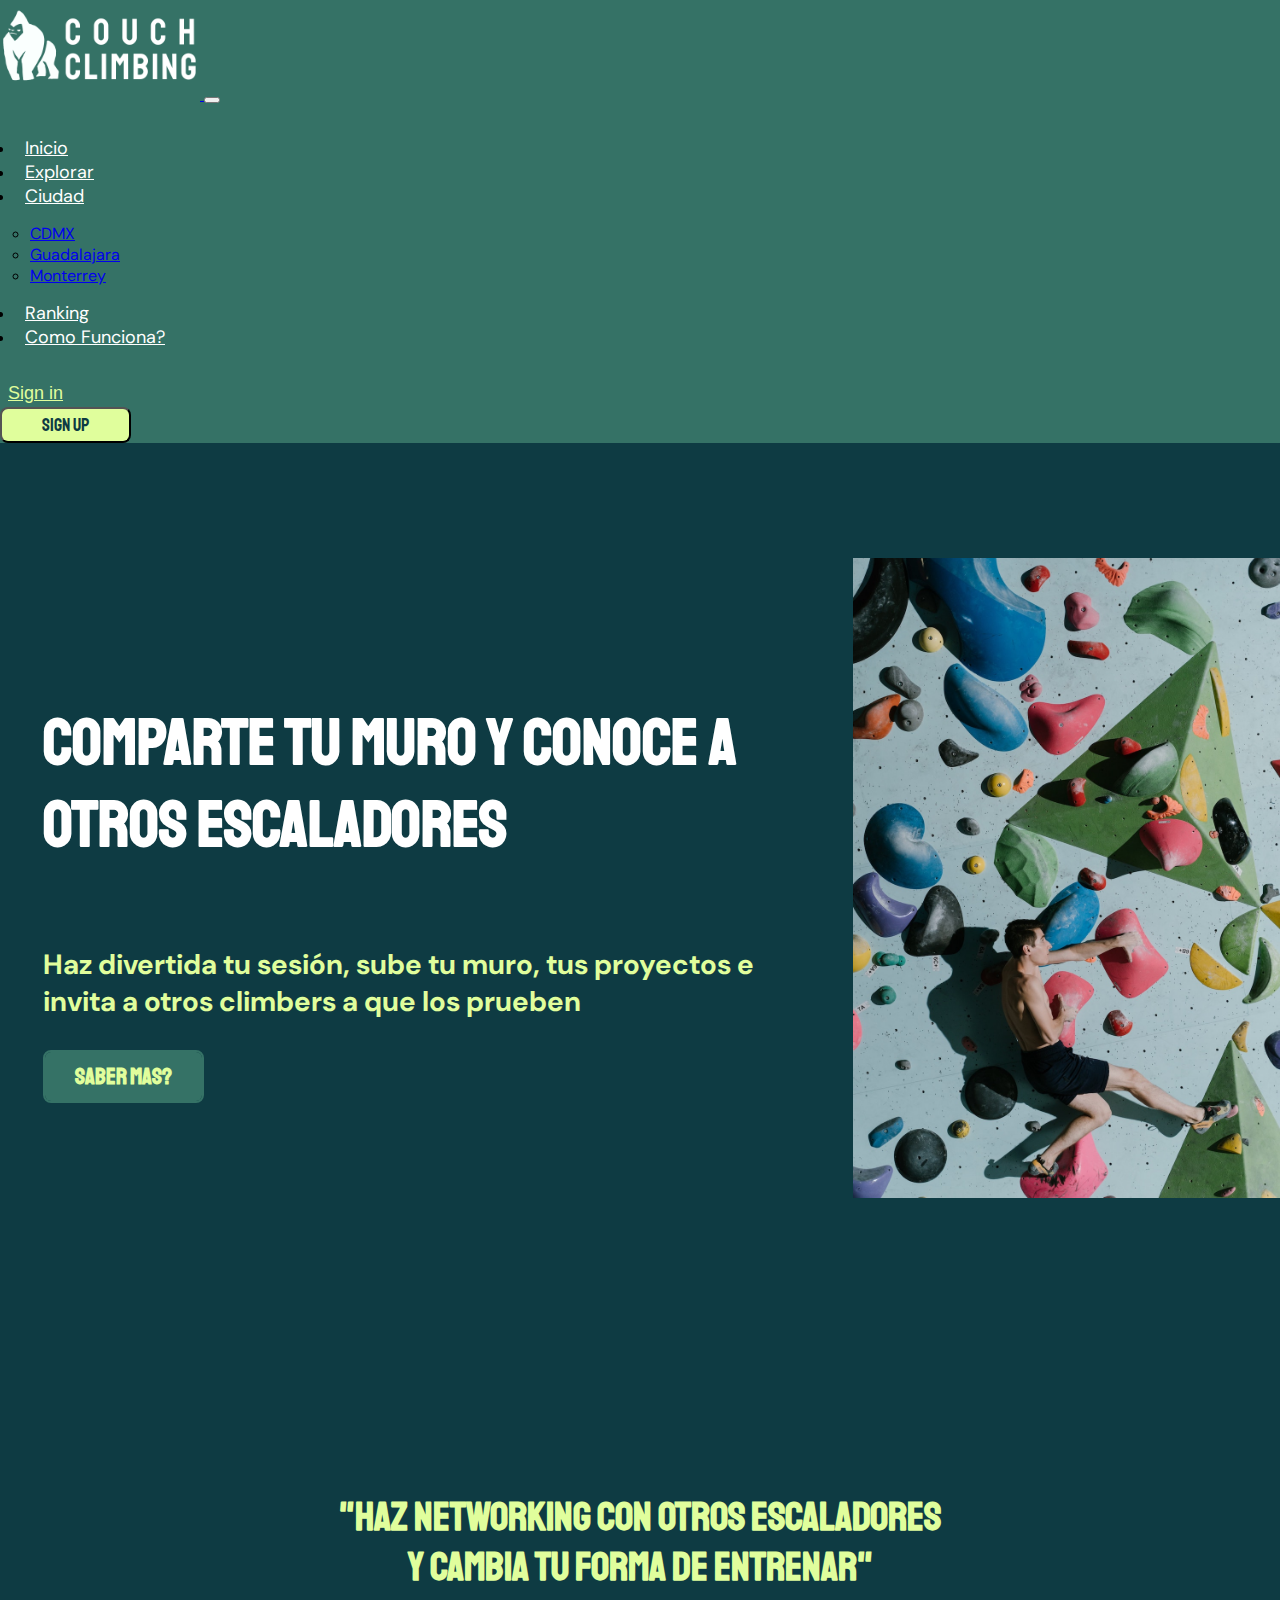
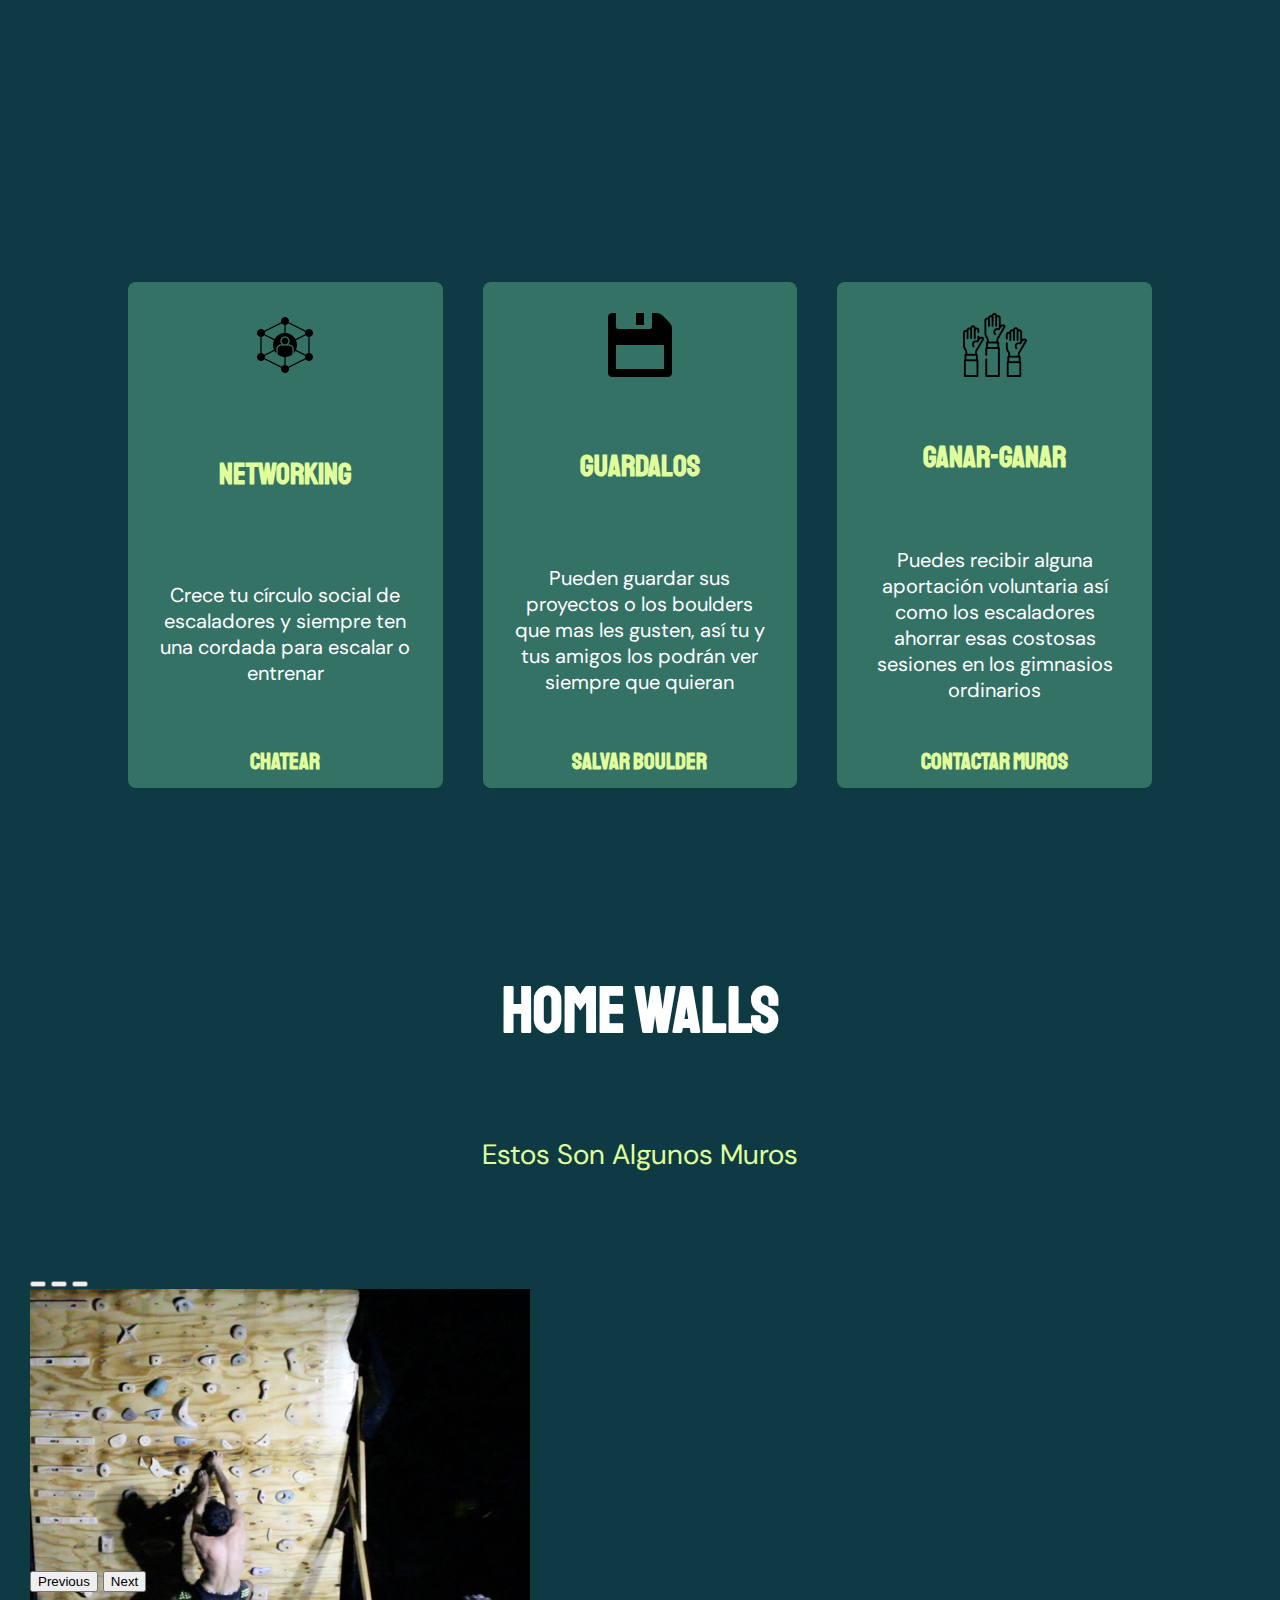
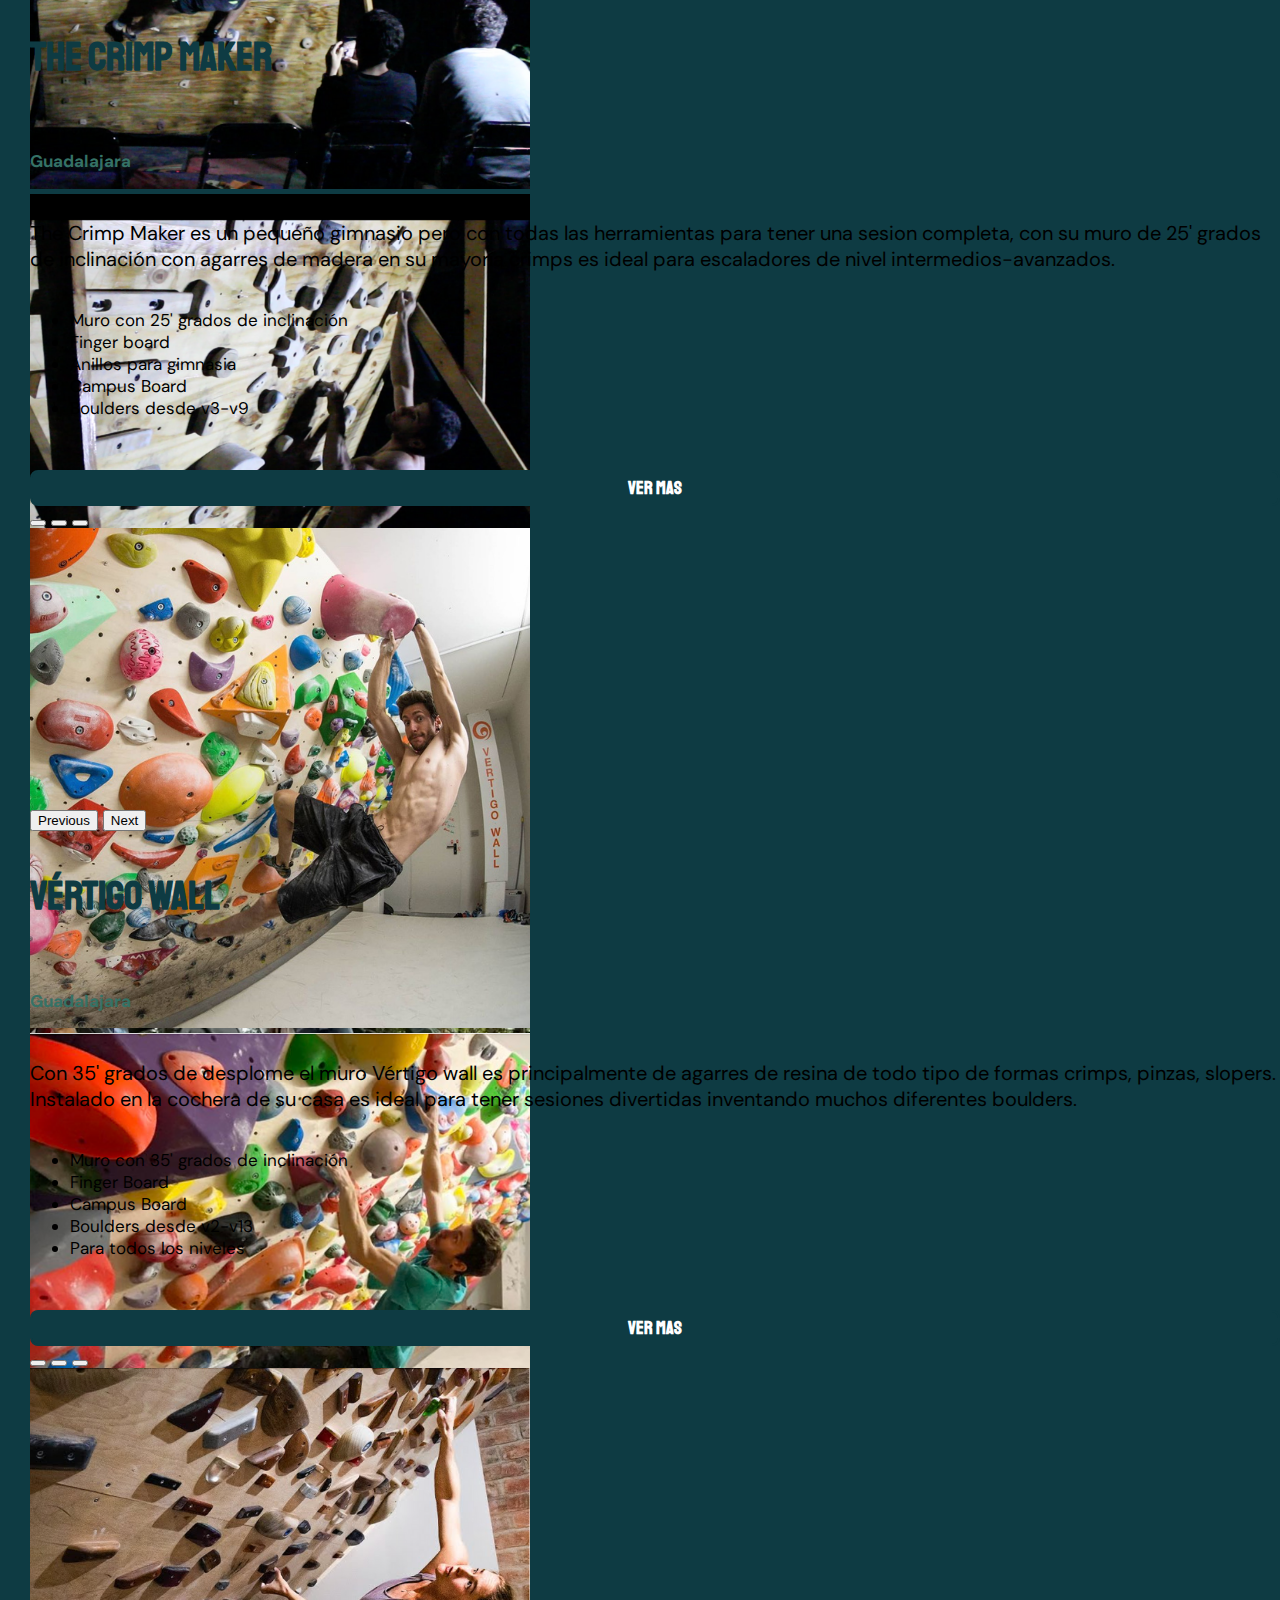
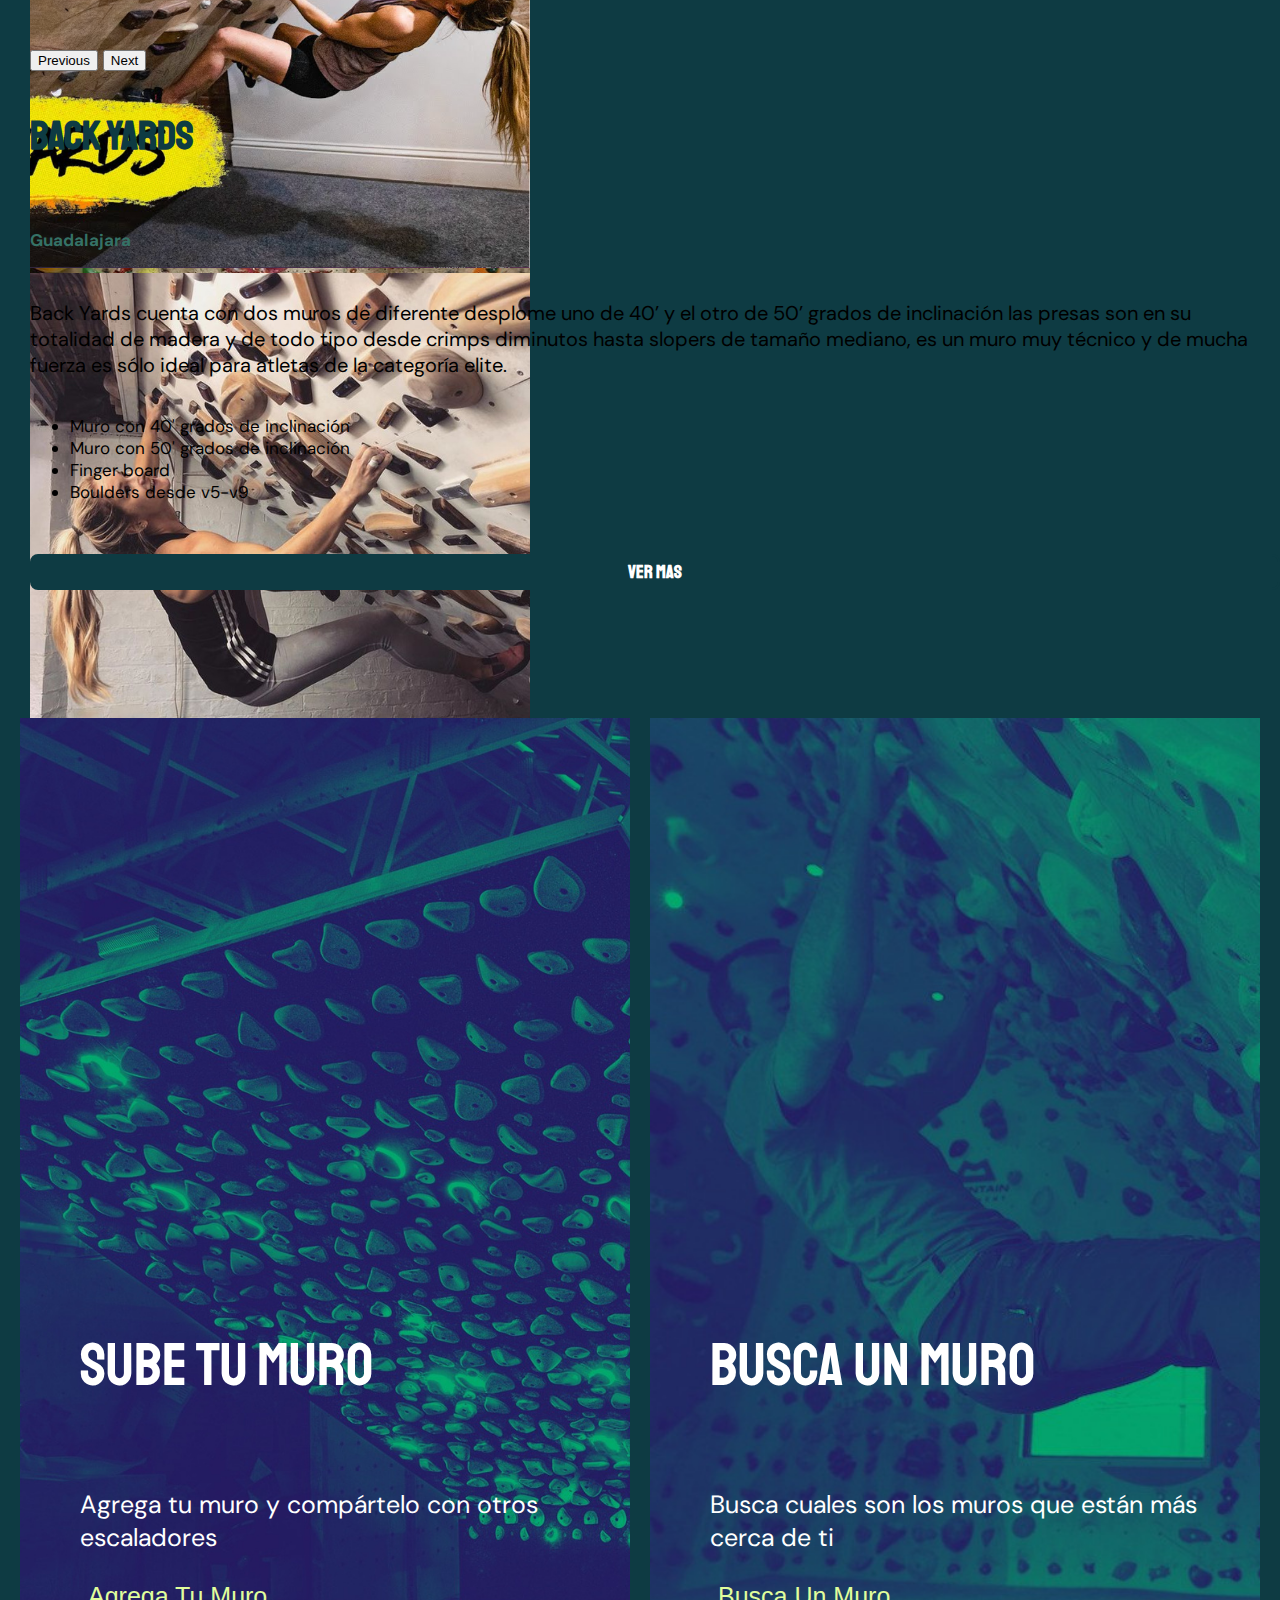
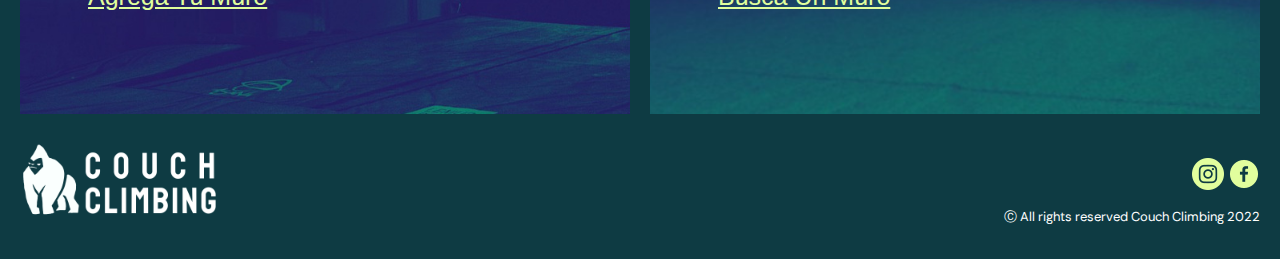
==== commit 68b7b6c3: "responsive movil" ====
--- a/index.html
+++ b/index.html
@@ -140,13 +140,13 @@
           </div>
           <div class="carousel-inner">
             <div class="carousel-item active">
-              <img src="Assets/Captura de Pantalla 2022-01-18 a la(s) 15.55.18.png" class="d-block w-100" alt="Foto-muro1">
+              <img src="Assets/3.png" class="d-block w-100" alt="Foto-muro1">
             </div>
             <div class="carousel-item">
-              <img src="Assets/oscar-muro1.png" class="d-block w-100" alt="Foto-muro2">
+              <img src="Assets/2.png" class="d-block w-100" alt="Foto-muro2">
             </div>
             <div class="carousel-item">
-              <img src="Assets/muro-oscar.png" class="d-block w-100" alt="Foto-muro3">
+              <img src="Assets/1.png" class="d-block w-100" alt="Foto-muro3">
             </div>
           </div>
           <button class="carousel-control-prev" type="button" data-bs-target="#carouselExampleIndicators" data-bs-slide="prev">
@@ -189,13 +189,13 @@
         </div>
         <div class="carousel-inner">
           <div class="carousel-item active">
-            <img src="Assets/stefano3.jpeg" class="d-block w-100" alt="Foto-muro1">
+            <img src="Assets/9.png" class="d-block w-100" alt="Foto-muro1">
           </div>
           <div class="carousel-item">
-            <img src="Assets/estefano4.png" class="d-block w-100" alt="Foto-muro2">
+            <img src="Assets/8.png" class="d-block w-100" alt="Foto-muro2">
           </div>
           <div class="carousel-item">
-            <img src="Assets/murostefano2.jpeg" class="d-block w-100" alt="Foto-muro3">
+            <img src="Assets/7.png" class="d-block w-100" alt="Foto-muro3">
           </div>
         </div>
         <button class="carousel-control-prev" type="button1" data-bs-target="#carouselExampleIndicators2" data-bs-slide="prev">
@@ -238,13 +238,13 @@
       </div>
       <div class="carousel-inner">
         <div class="carousel-item active">
-          <img src="Assets/coxeywall.jpeg" class="d-block w-100" alt="Foto-muro1">
+          <img src="Assets/6.png" class="d-block w-100" alt="Foto-muro1">
         </div>
         <div class="carousel-item">
-          <img src="Assets/coxeywall2.png" class="d-block w-100" alt="Foto-muro2">
+          <img src="Assets/5.png" class="d-block w-100" alt="Foto-muro2">
         </div>
         <div class="carousel-item">
-          <img src="Assets/coxeywall3.jpeg" class="d-block w-100" alt="Foto-muro3">
+          <img src="Assets/4.png" class="d-block w-100" alt="Foto-muro3">
         </div>
       </div>
       <button class="carousel-control-prev" type="button1" data-bs-target="#carouselExampleIndicators3" data-bs-slide="prev">
@@ -282,8 +282,8 @@
 <main class="flex-container-cta">
 
   <article class="agrega-muro">
-    <p class="agrega">Agrega Tu Muro</p>
-    <p class="agrega-un">Agrega tu muro y compártelo con los escaladores</p>
+    <p class="agrega">Sube Tu Muro</p>
+    <p class="agrega-un">Agrega tu muro y compártelo con otros escaladores</p>
     <button class="cta-button">Agrega Tu Muro</button>
   </article>
 
--- a/output.css
+++ b/output.css
@@ -83,6 +83,13 @@
   grid-column-gap: 0px;
   grid-row-gap: 0px;
 }
+@media (max-width: 425px) {
+  .flex-container {
+    display: flex;
+    flex-direction: column;
+    margin-top: 150px;
+  }
+}
 .flex-container .comparte {
   display: flex;
   padding: 5%;
@@ -96,15 +103,30 @@
   font-weight: 900;
   font-size: 65px;
 }
+@media (max-width: 425px) {
+  .flex-container .comparte h1 {
+    font-size: 30px;
+  }
+}
 .flex-container .comparte h4 {
   color: #E0FE9C;
   font-family: "DM Sans", sans-serif;
   font-size: 28px;
   margin-bottom: 30px;
 }
+@media (max-width: 425px) {
+  .flex-container .comparte h4 {
+    font-size: 20px;
+  }
+}
 .flex-container .imagen img {
   width: 100%;
 }
+@media (max-width: 425px) {
+  .flex-container .imagen img {
+    width: 100%;
+  }
+}
 
 /* parte dos lema */
 .lema {
@@ -117,6 +139,11 @@
   color: #E0FE9C;
   font-family: "Staatliches", cursive;
   text-align: center;
+}
+@media (max-width: 425px) {
+  .lema .lema1 {
+    font-size: 30px;
+  }
 }
 
 .caracteristicas {
@@ -126,6 +153,12 @@
   column-gap: 40px;
   margin: 10%;
 }
+@media (max-width: 425px) {
+  .caracteristicas {
+    display: flex;
+    flex-direction: column;
+  }
+}
 .caracteristicas .caracteristicas-contenido {
   display: flex;
   flex-direction: column;
@@ -134,6 +167,11 @@
   border-radius: 8px;
   background-color: #357266;
   transition: 0.3s;
+}
+@media (max-width: 425px) {
+  .caracteristicas .caracteristicas-contenido {
+    margin-bottom: 20px;
+  }
 }
 .caracteristicas .caracteristicas-contenido h4 {
   font-size: 30px;
@@ -170,7 +208,7 @@
   color: #E0FE9C;
   font-family: "DM Sans", sans-serif;
   font-size: 28px;
-  margin-bottom: 30px;
+  margin: 30px;
 }
 
 .cards {
@@ -185,7 +223,7 @@
 .cards .card .carousel-inner {
   border-top-left-radius: 8px;
   border-top-right-radius: 8px;
-  max-height: 320px;
+  max-height: 280px;
 }
 .cards .card .card-body {
   display: flex;
@@ -217,6 +255,12 @@
   grid-column-gap: 20px;
   grid-row-gap: 0px;
 }
+@media (max-width: 425px) {
+  .flex-container-cta {
+    display: flex;
+    flex-direction: column;
+  }
+}
 .flex-container-cta .agrega-muro {
   background-image: url("Assets/tension.png");
   background-repeat: no-repeat;
@@ -226,18 +270,31 @@
   flex-direction: column;
   align-items: flex-start;
   justify-content: center;
-  padding-left: 100px;
-  padding-right: 100px;
+  padding-left: 60px;
+  padding-right: 60px;
+}
+@media (max-width: 425px) {
+  .flex-container-cta .agrega-muro {
+    padding-top: 300px;
+    padding-left: 30px;
+    padding-right: 30px;
+    margin-bottom: 20px;
+  }
 }
 .flex-container-cta .agrega-muro .agrega {
   font-family: "Staatliches", cursive;
   color: #fff;
   font-size: 60px;
 }
+@media (max-width: 425px) {
+  .flex-container-cta .agrega-muro .agrega {
+    font-size: 40px;
+  }
+}
 .flex-container-cta .agrega-muro .agrega-un {
   font-family: "DM Sans", sans-serif;
   color: #fff;
-  font-size: 20px;
+  font-size: 25px;
 }
 .flex-container-cta .agrega-muro .cta-button {
   font-size: 25px;
@@ -256,18 +313,31 @@
   flex-direction: column;
   align-items: flex-start;
   justify-content: center;
-  padding-left: 100px;
-  padding-right: 100px;
+  padding-left: 60px;
+  padding-right: 60px;
+}
+@media (max-width: 425px) {
+  .flex-container-cta .busca-muro {
+    padding-top: 300px;
+    padding-left: 30px;
+    padding-right: 30px;
+    margin-bottom: 20px;
+  }
 }
 .flex-container-cta .busca-muro .busca {
   font-family: "Staatliches", cursive;
   color: #fff;
   font-size: 60px;
 }
+@media (max-width: 425px) {
+  .flex-container-cta .busca-muro .busca {
+    font-size: 40px;
+  }
+}
 .flex-container-cta .busca-muro .busca-un {
   font-family: "DM Sans", sans-serif;
   color: #fff;
-  font-size: 20px;
+  font-size: 25px;
 }
 .flex-container-cta .busca-muro .cta-button {
   font-size: 25px;
@@ -285,6 +355,13 @@
   grid-column-gap: 20px;
   grid-row-gap: 0px;
 }
+@media (max-width: 425px) {
+  .footer {
+    display: flex;
+    flex-direction: column;
+    align-items: center;
+  }
+}
 .footer .ft img {
   max-width: 200px;
 }
@@ -294,9 +371,15 @@
   justify-content: flex-end;
   align-items: flex-end;
 }
+@media (max-width: 425px) {
+  .footer .copyright {
+    align-items: center;
+  }
+}
 .footer .copyright .all-rights p {
   font-family: "DM Sans", sans-serif;
   color: #fff;
+  font-size: 13px;
 }
 
 body {
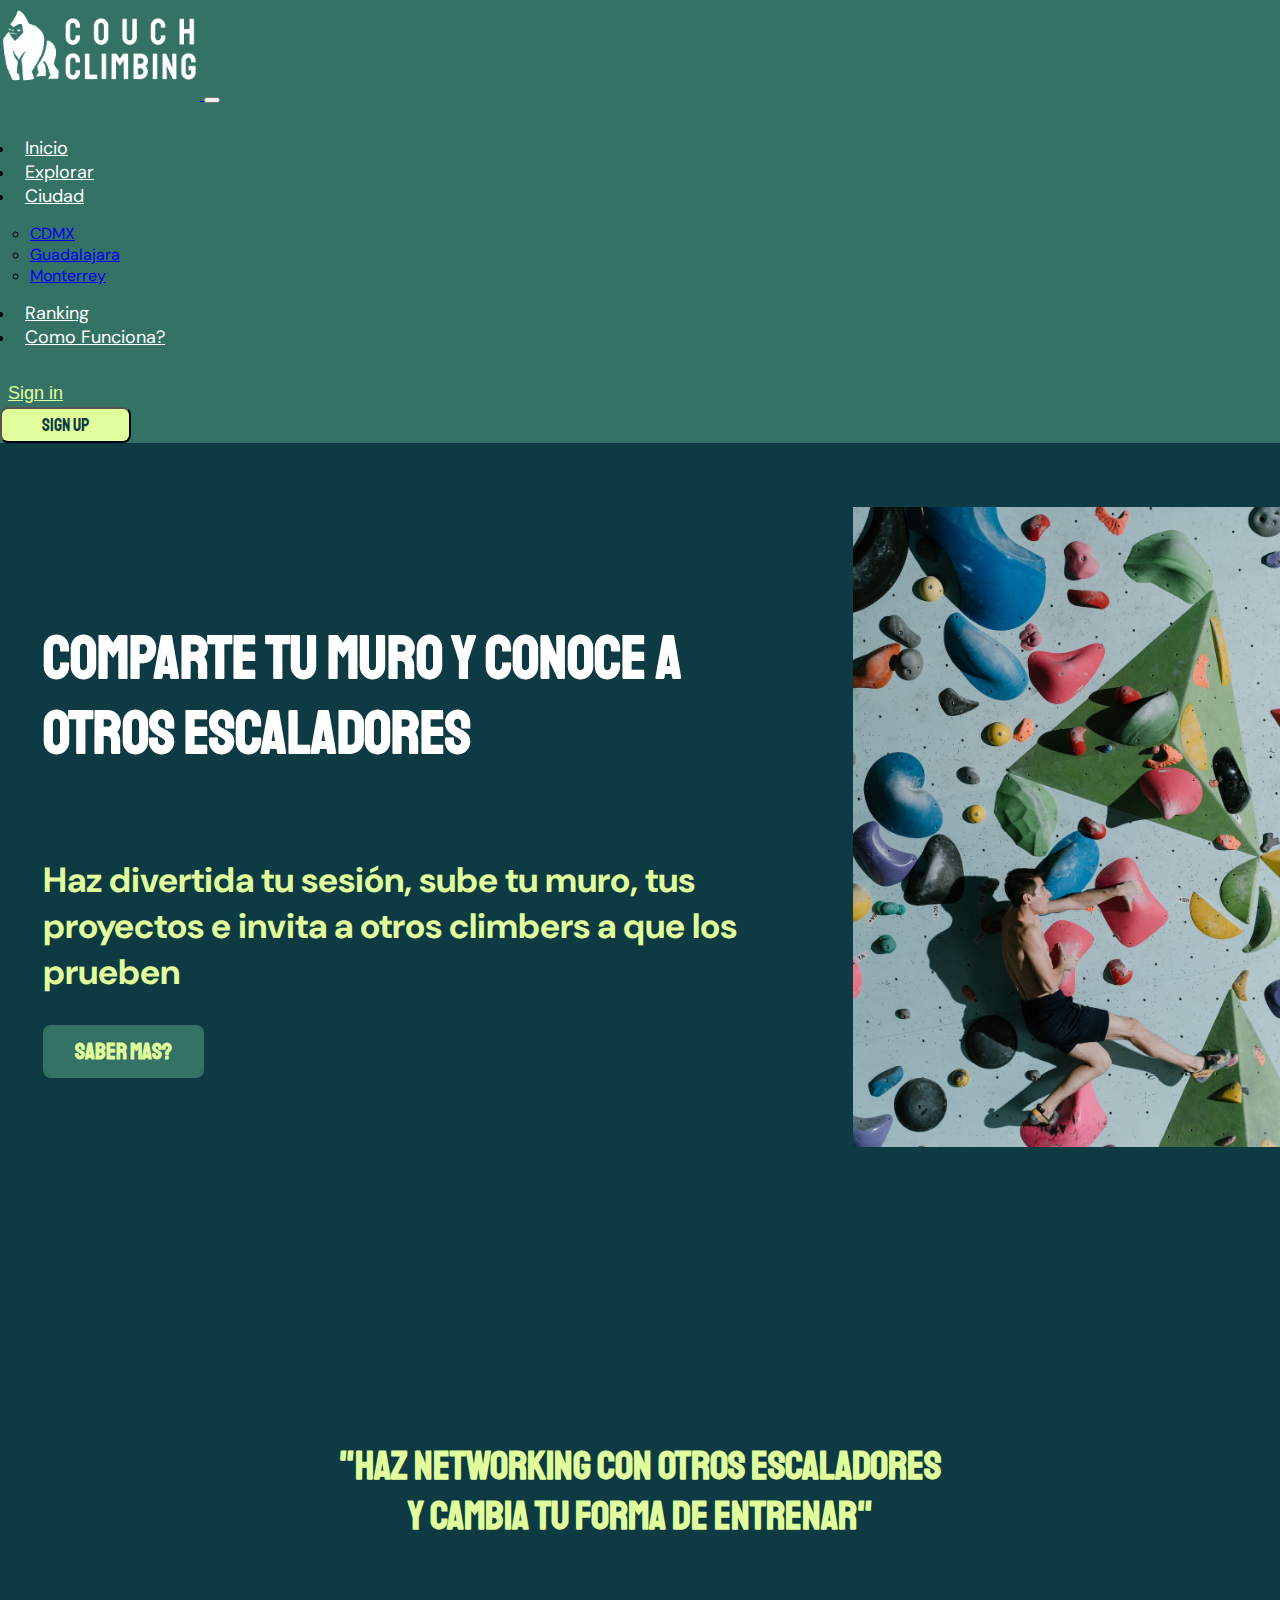
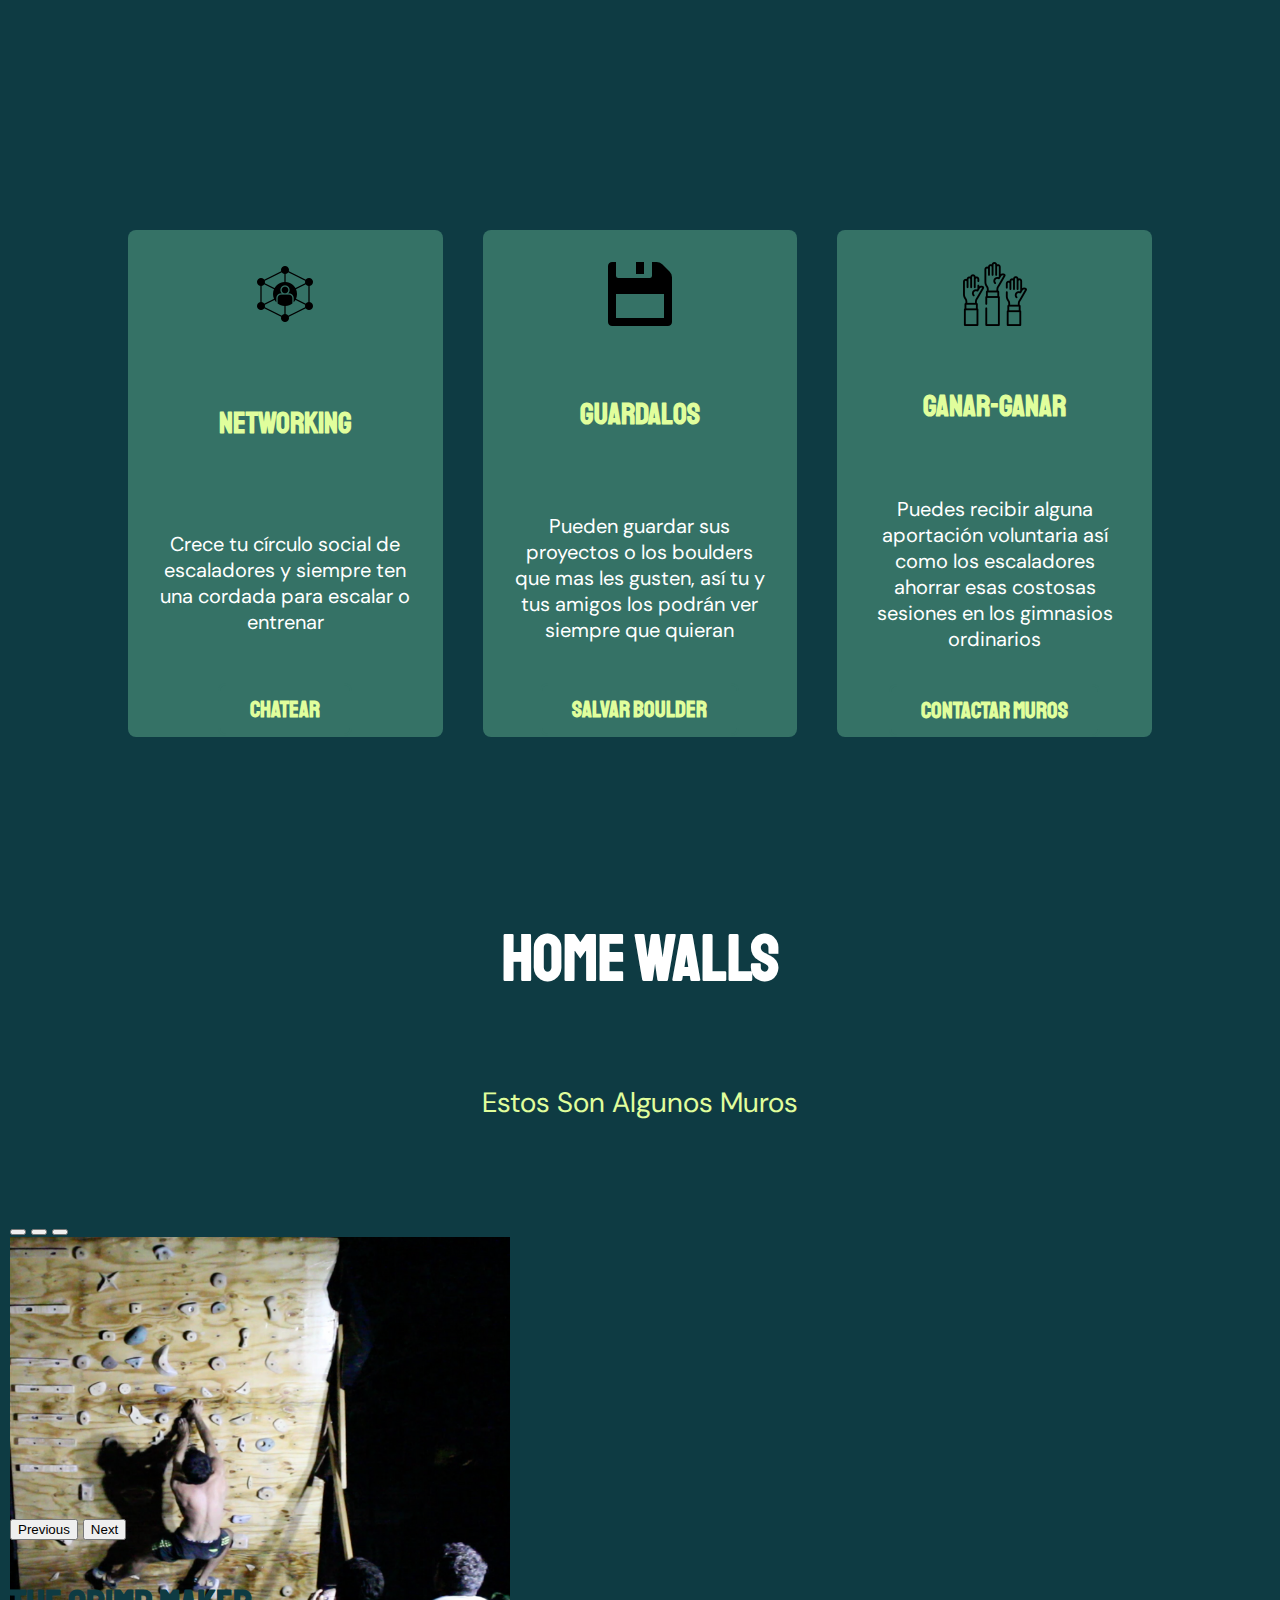
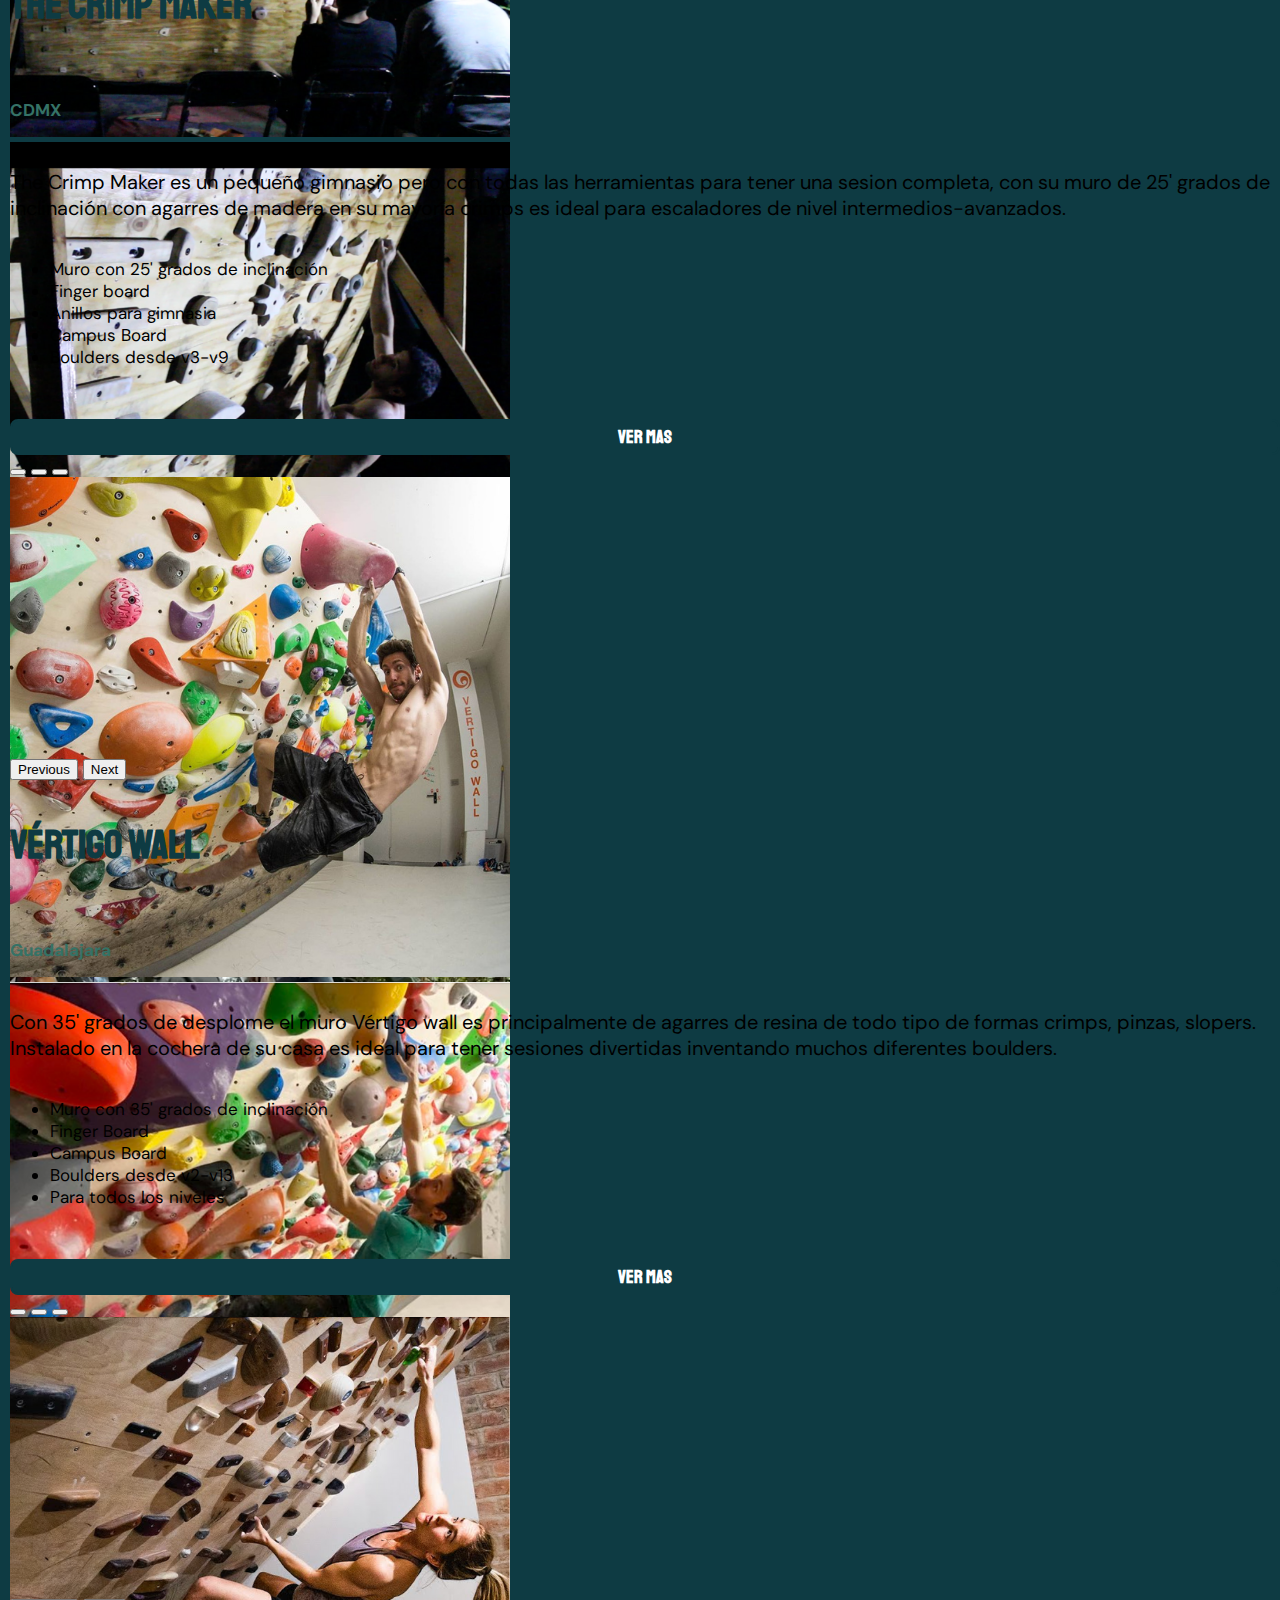
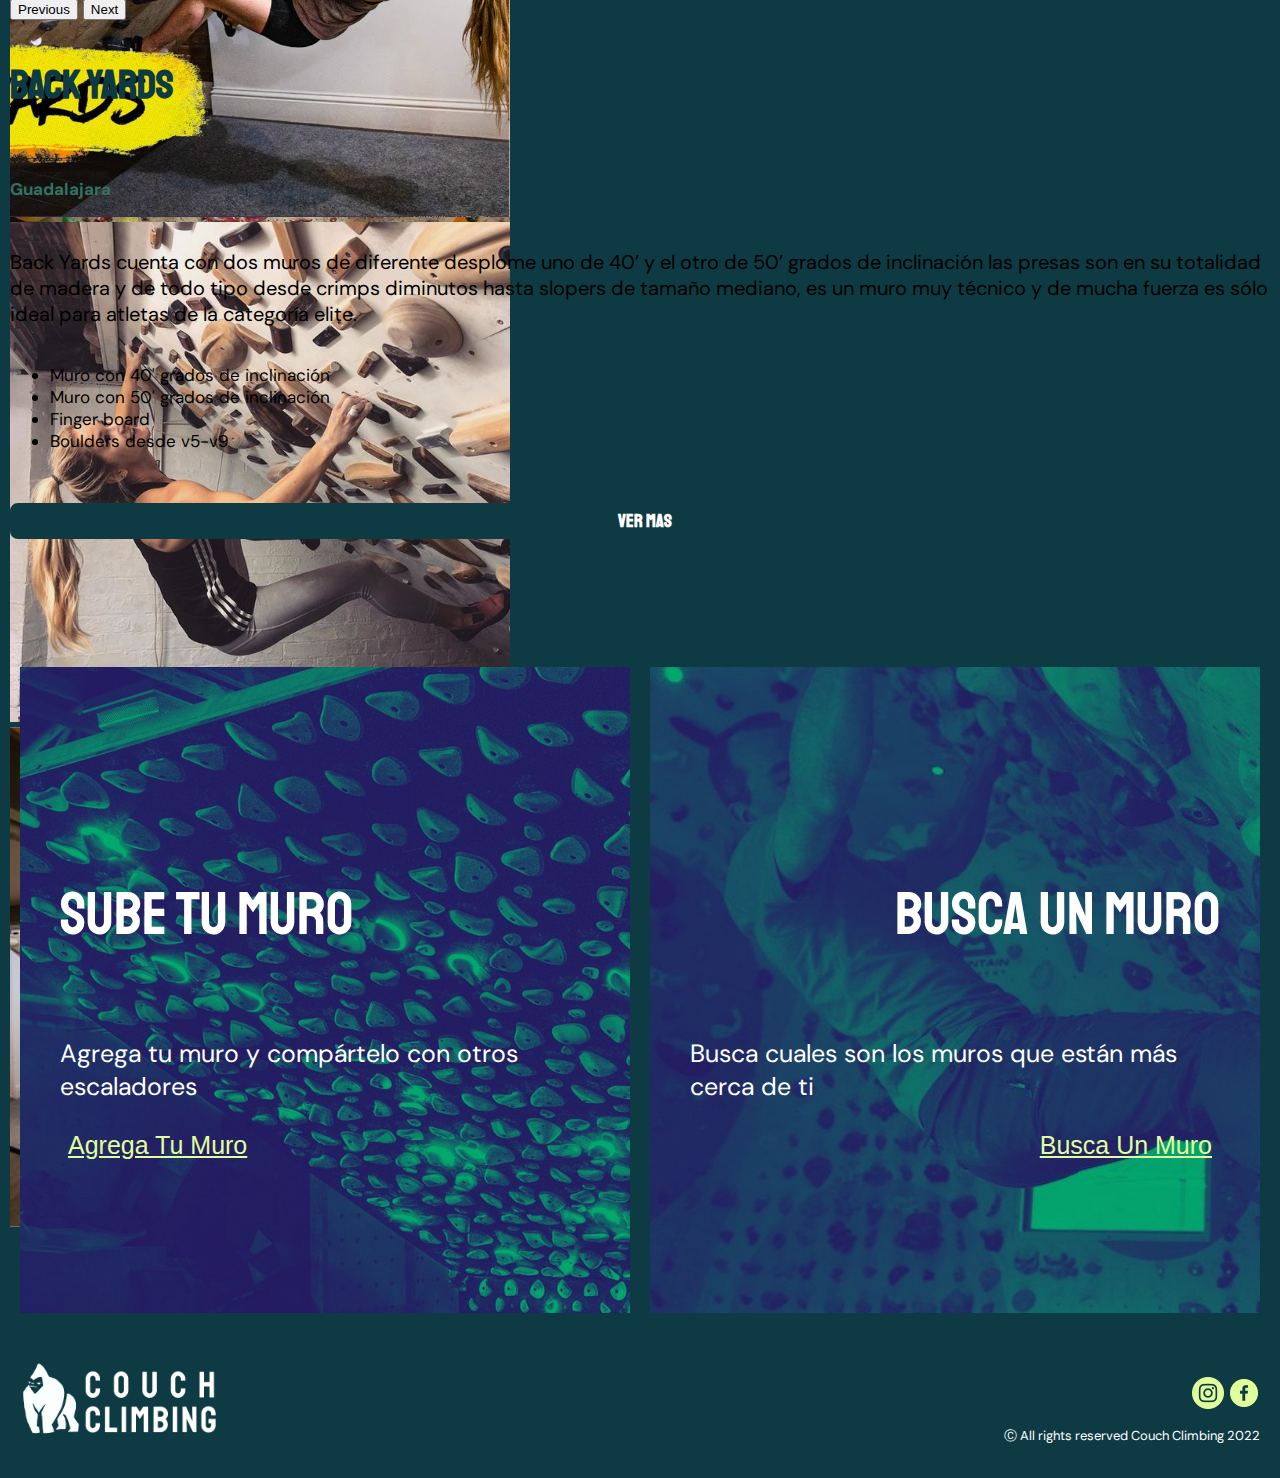
==== commit 37687c68: "Agregando segunda pagina" ====
--- a/index.html
+++ b/index.html
@@ -6,8 +6,8 @@
     <meta name="viewport" content="width=device-width, initial-scale=1.0">
     <link href="https://cdn.jsdelivr.net/npm/bootstrap@5.1.3/dist/css/bootstrap.min.css" rel="stylesheet" integrity="sha384-1BmE4kWBq78iYhFldvKuhfTAU6auU8tT94WrHftjDbrCEXSU1oBoqyl2QvZ6jIW3" crossorigin="anonymous">
     <link rel="preconnect" href="https://fonts.googleapis.com">
-<link rel="preconnect" href="https://fonts.gstatic.com" crossorigin>
-<link href="https://fonts.googleapis.com/css2?family=DM+Sans:ital,wght@1,500&family=Rock+3D&family=Staatliches&display=swap" rel="stylesheet">
+    <link rel="preconnect" href="https://fonts.gstatic.com" crossorigin>
+    <link href="https://fonts.googleapis.com/css2?family=DM+Sans:ital,wght@1,500&family=Rock+3D&family=Staatliches&display=swap" rel="stylesheet">
     <link rel="stylesheet" href="style.css">
     <link rel="stylesheet" href="output.css">
     <title>CouchClimbing</title>
@@ -39,7 +39,7 @@
               </a>
               <ul class="dropdown-menu" aria-labelledby="navbarDropdown">
                 <li><a class="dropdown-item" href="#">CDMX</a></li>
-                <li><a class="dropdown-item" href="#">Guadalajara</a></li>
+                <li><a class="dropdown-item" href="guadalajara.html">Guadalajara</a></li>
                 <li><a class="dropdown-item" href="#">Monterrey</a></li>
               </ul>
             </li>
@@ -51,9 +51,7 @@
             </li>
           </ul>
           <form class="d-flex">
-            <div>
-              <button class="sign-in" type="submit">Sign in</button>
-            </div>
+            <button class="sign-in" type="submit">Sign in</button>
             <button class="btn btn-outline-success" type="submit">Sign Up</button>
           </form>
         </div>
@@ -161,7 +159,7 @@
 
         <div class="card-body">
           <h3 class="card-title">The Crimp Maker</h3>
-          <h5 class="card-city">Guadalajara</h5>
+          <h5 class="card-city">CDMX</h5>
           <p class="card-text">The Crimp Maker es un pequeño gimnasio pero con todas las herramientas para tener una sesion completa, con su muro de 25' grados de inclinación con agarres de madera en su mayoría crimps es ideal para escaladores de nivel intermedios-avanzados.
             <ul>
               <li>Muro con 25' grados de inclinación</li>
@@ -220,7 +218,7 @@
             <li>Para todos los niveles</li>
           </ul>
         </p>
-        <button class="cards-button">Ver Mas</button>
+        <button class="cards-button" href="vertigowall.html">Ver Mas</button>
       </div>
     </div>
   </div>
--- a/output.css
+++ b/output.css
@@ -9,7 +9,12 @@
   font-size: 18px;
   padding: 10px;
 }
-.navbar-climbing .container-fluid .d-flex div .sign-in {
+.navbar-climbing .container-fluid .d-flex {
+  display: flex;
+  flex-direction: column;
+  align-items: flex-start;
+}
+.navbar-climbing .container-fluid .d-flex .sign-in {
   font-size: 18px;
   color: #E0FE9C;
   background-color: transparent;
@@ -90,6 +95,46 @@
     margin-top: 150px;
   }
 }
+@media (min-width: 426px) {
+  .flex-container {
+    display: flex;
+    flex-direction: column;
+    margin-top: 150px;
+  }
+}
+@media (min-width: 900px) {
+  .flex-container {
+    display: grid;
+    margin-top: 11%;
+    background-color: #0E3B43;
+    grid-template-columns: 2fr 1fr;
+    grid-template-rows: 1fr;
+    grid-column-gap: 0px;
+    grid-row-gap: 0px;
+  }
+}
+@media (min-width: 1270px) {
+  .flex-container {
+    display: grid;
+    margin-top: 9%;
+    background-color: #0E3B43;
+    grid-template-columns: 2fr 1fr;
+    grid-template-rows: 1fr;
+    grid-column-gap: 0px;
+    grid-row-gap: 0px;
+  }
+}
+@media (min-width: 1270px) {
+  .flex-container {
+    display: grid;
+    margin-top: 5%;
+    background-color: #0E3B43;
+    grid-template-columns: 2fr 1fr;
+    grid-template-rows: 1fr;
+    grid-column-gap: 0px;
+    grid-row-gap: 0px;
+  }
+}
 .flex-container .comparte {
   display: flex;
   padding: 5%;
@@ -108,6 +153,21 @@
     font-size: 30px;
   }
 }
+@media (min-width: 426px) {
+  .flex-container .comparte h1 {
+    font-size: 50px;
+  }
+}
+@media (min-width: 1270px) {
+  .flex-container .comparte h1 {
+    font-size: 55px;
+  }
+}
+@media (min-width: 1270px) {
+  .flex-container .comparte h1 {
+    font-size: 60px;
+  }
+}
 .flex-container .comparte h4 {
   color: #E0FE9C;
   font-family: "DM Sans", sans-serif;
@@ -119,13 +179,23 @@
     font-size: 20px;
   }
 }
+@media (min-width: 426px) {
+  .flex-container .comparte h4 {
+    font-size: 25px;
+  }
+}
+@media (min-width: 1270px) {
+  .flex-container .comparte h4 {
+    font-size: 30px;
+  }
+}
+@media (min-width: 1270px) {
+  .flex-container .comparte h4 {
+    font-size: 35px;
+  }
+}
 .flex-container .imagen img {
   width: 100%;
-}
-@media (max-width: 425px) {
-  .flex-container .imagen img {
-    width: 100%;
-  }
 }
 
 /* parte dos lema */
@@ -159,6 +229,24 @@
     flex-direction: column;
   }
 }
+@media (min-width: 426px) {
+  .caracteristicas {
+    column-gap: 10px;
+    margin: 2%;
+  }
+}
+@media (min-width: 1270px) {
+  .caracteristicas {
+    column-gap: 40px;
+    margin: 10%;
+  }
+}
+@media (min-width: 1800px) {
+  .caracteristicas {
+    column-gap: 60px;
+    margin: 15%;
+  }
+}
 .caracteristicas .caracteristicas-contenido {
   display: flex;
   flex-direction: column;
@@ -219,6 +307,11 @@
   border-radius: 8px;
   border: none;
   font-size: 17px;
+}
+@media (min-width: 426px) {
+  .cards .card {
+    margin-left: 10px;
+  }
 }
 .cards .card .carousel-inner {
   border-top-left-radius: 8px;
@@ -261,12 +354,17 @@
     flex-direction: column;
   }
 }
+@media (min-width: 1800px) {
+  .flex-container-cta {
+    margin: 10%;
+  }
+}
 .flex-container-cta .agrega-muro {
   background-image: url("Assets/tension.png");
   background-repeat: no-repeat;
-  display: flex;
-  padding-top: 550px;
-  padding-bottom: 100px;
+  background-position: left;
+  display: flex;
+  padding: 250px;
   flex-direction: column;
   align-items: flex-start;
   justify-content: center;
@@ -275,10 +373,26 @@
 }
 @media (max-width: 425px) {
   .flex-container-cta .agrega-muro {
-    padding-top: 300px;
-    padding-left: 30px;
-    padding-right: 30px;
+    padding: 150px;
+    padding-left: 40px;
+    padding-right: 40px;
     margin-bottom: 20px;
+  }
+}
+@media (min-width: 426px) {
+  .flex-container-cta .agrega-muro {
+    padding: 150px;
+    padding-left: 40px;
+    padding-right: 40px;
+    margin-bottom: 20px;
+  }
+}
+@media (min-width: 1800px) {
+  .flex-container-cta .agrega-muro {
+    padding: 350px;
+    padding-left: 40px;
+    padding-right: 40px;
+    background-image: 100%;
   }
 }
 .flex-container-cta .agrega-muro .agrega {
@@ -308,8 +422,7 @@
   background-repeat: no-repeat;
   background-position: right;
   display: flex;
-  padding-top: 550px;
-  padding-bottom: 100px;
+  padding: 300px;
   flex-direction: column;
   align-items: flex-start;
   justify-content: center;
@@ -318,10 +431,32 @@
 }
 @media (max-width: 425px) {
   .flex-container-cta .busca-muro {
-    padding-top: 300px;
-    padding-left: 30px;
-    padding-right: 30px;
+    padding: 150px;
+    padding-left: 40px;
+    padding-right: 40px;
     margin-bottom: 20px;
+  }
+}
+@media (min-width: 426px) {
+  .flex-container-cta .busca-muro {
+    padding: 150px;
+    padding-left: 40px;
+    padding-right: 40px;
+    margin-bottom: 20px;
+  }
+}
+@media (min-width: 1270px) {
+  .flex-container-cta .busca-muro {
+    align-items: flex-end;
+  }
+}
+@media (min-width: 1800px) {
+  .flex-container-cta .busca-muro {
+    padding: 350px;
+    padding-left: 40px;
+    padding-right: 40px;
+    background-image: 100%;
+    align-items: flex-end;
   }
 }
 .flex-container-cta .busca-muro .busca {
@@ -362,6 +497,12 @@
     align-items: center;
   }
 }
+@media (min-width: 1800px) {
+  .footer .ft {
+    display: flex;
+    justify-content: center;
+  }
+}
 .footer .ft img {
   max-width: 200px;
 }
@@ -376,10 +517,79 @@
     align-items: center;
   }
 }
+@media (min-width: 1800px) {
+  .footer .copyright {
+    align-items: center;
+  }
+}
 .footer .copyright .all-rights p {
   font-family: "DM Sans", sans-serif;
   color: #fff;
   font-size: 13px;
+}
+
+.gdl-guadalajara .guadalajara-titulo {
+  display: flex;
+  flex-direction: column;
+  margin-top: 10%;
+  padding-top: 10%;
+  align-items: center;
+}
+.gdl-guadalajara .guadalajara-titulo h1 {
+  font-size: 60px;
+  font-family: "Staatliches", cursive;
+  color: #fff;
+}
+.gdl-guadalajara .gdl-par {
+  display: flex;
+  flex-direction: column;
+  align-items: center;
+  padding: 5%;
+}
+.gdl-guadalajara .gdl-par p {
+  font-size: 25px;
+  font-family: "DM Sans", sans-serif;
+  color: #E0FE9C;
+}
+.gdl-guadalajara .gdl-muros .back-yards {
+  display: flex;
+  flex-direction: column;
+  padding: 5%;
+  align-items: center;
+}
+.gdl-guadalajara .gdl-muros .back-yards .nombre-muro {
+  font-family: "Staatliches", cursive;
+  color: #fff;
+  font-size: 60px;
+}
+.gdl-guadalajara .gdl-muros .back-yards p {
+  font-family: "DM Sans", sans-serif;
+  color: #E0FE9C;
+  font-size: 25px;
+}
+.gdl-guadalajara .gdl-muros .back-yards .contactar h3 {
+  font-family: "DM Sans", sans-serif;
+  color: #E0FE9C;
+}
+.gdl-guadalajara .gdl-muros .the-crimp-maker {
+  display: flex;
+  flex-direction: column;
+  padding: 5%;
+  align-items: center;
+}
+.gdl-guadalajara .gdl-muros .the-crimp-maker .nombre-muro {
+  font-family: "Staatliches", cursive;
+  color: #fff;
+  font-size: 60px;
+}
+.gdl-guadalajara .gdl-muros .the-crimp-maker p {
+  font-family: "DM Sans", sans-serif;
+  color: #E0FE9C;
+  font-size: 25px;
+}
+.gdl-guadalajara .gdl-muros .the-crimp-maker .contactar h3 {
+  font-family: "DM Sans", sans-serif;
+  color: #E0FE9C;
 }
 
 body {
